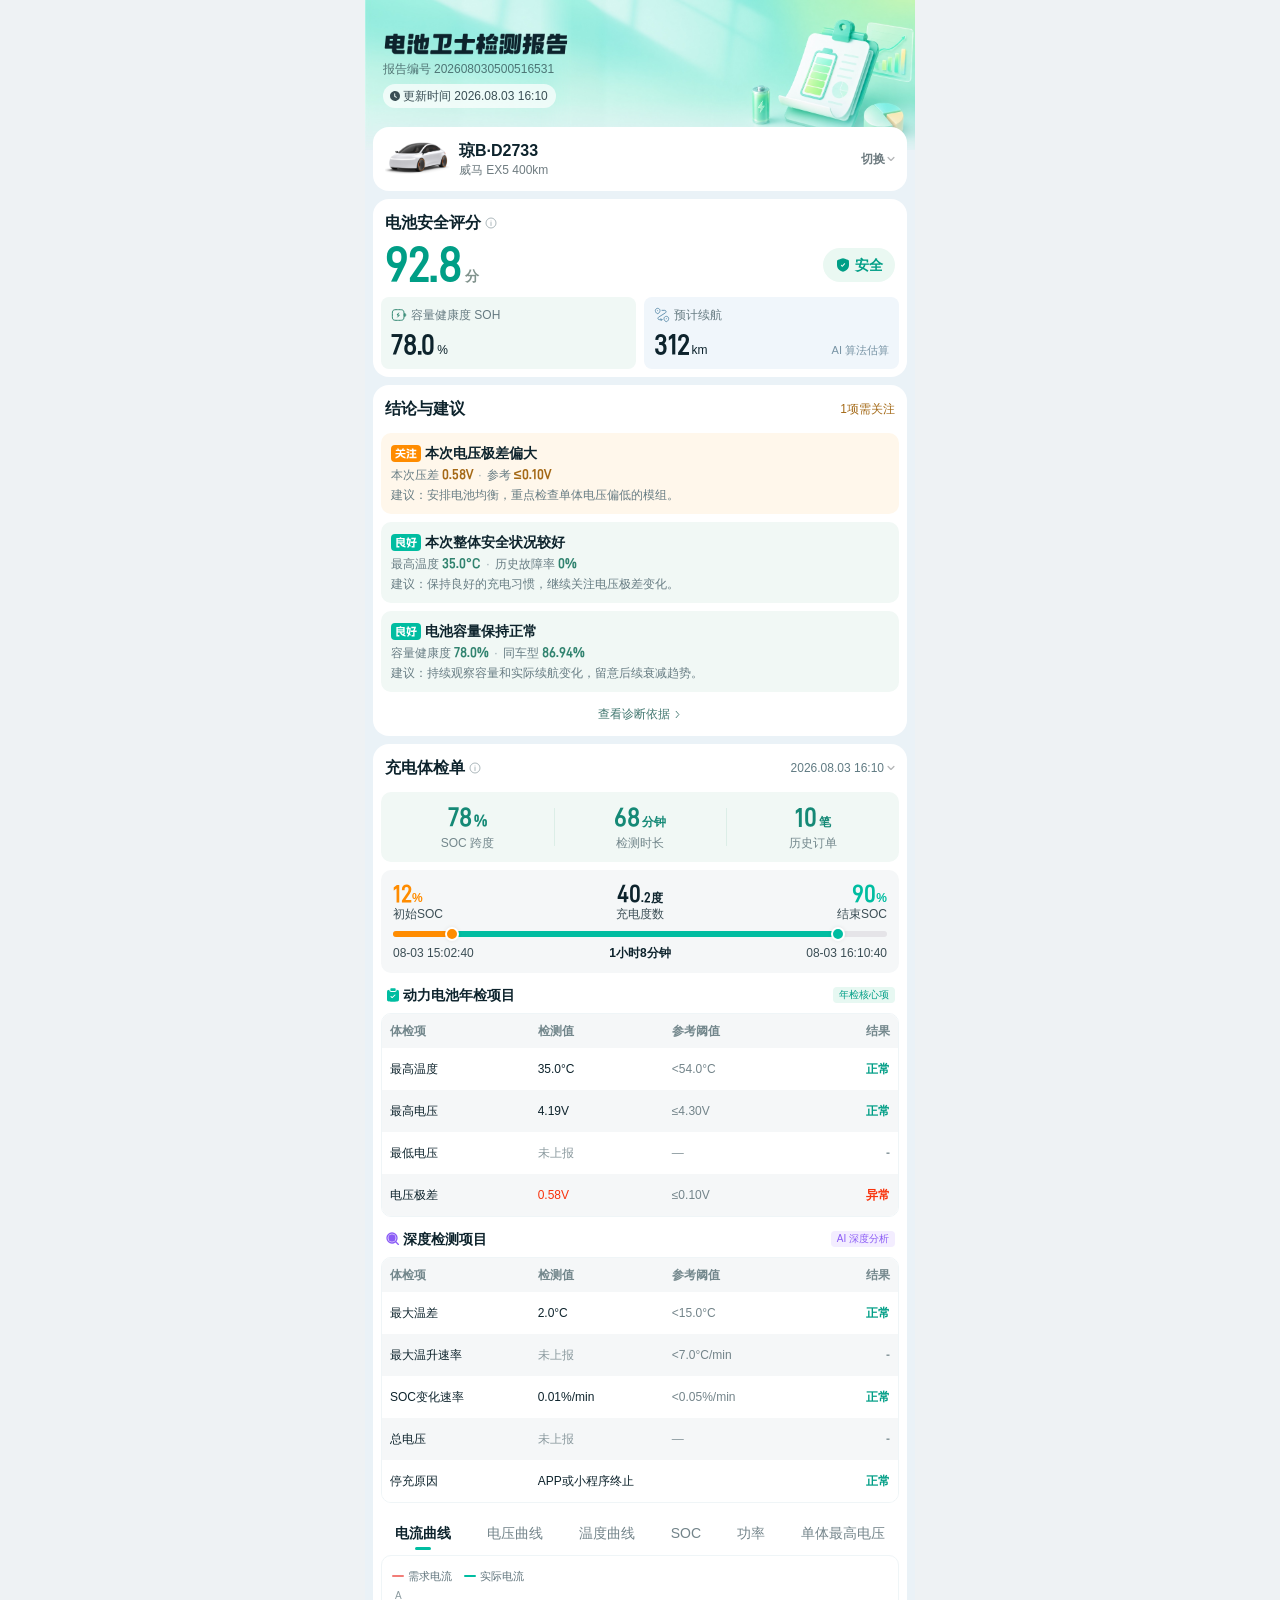
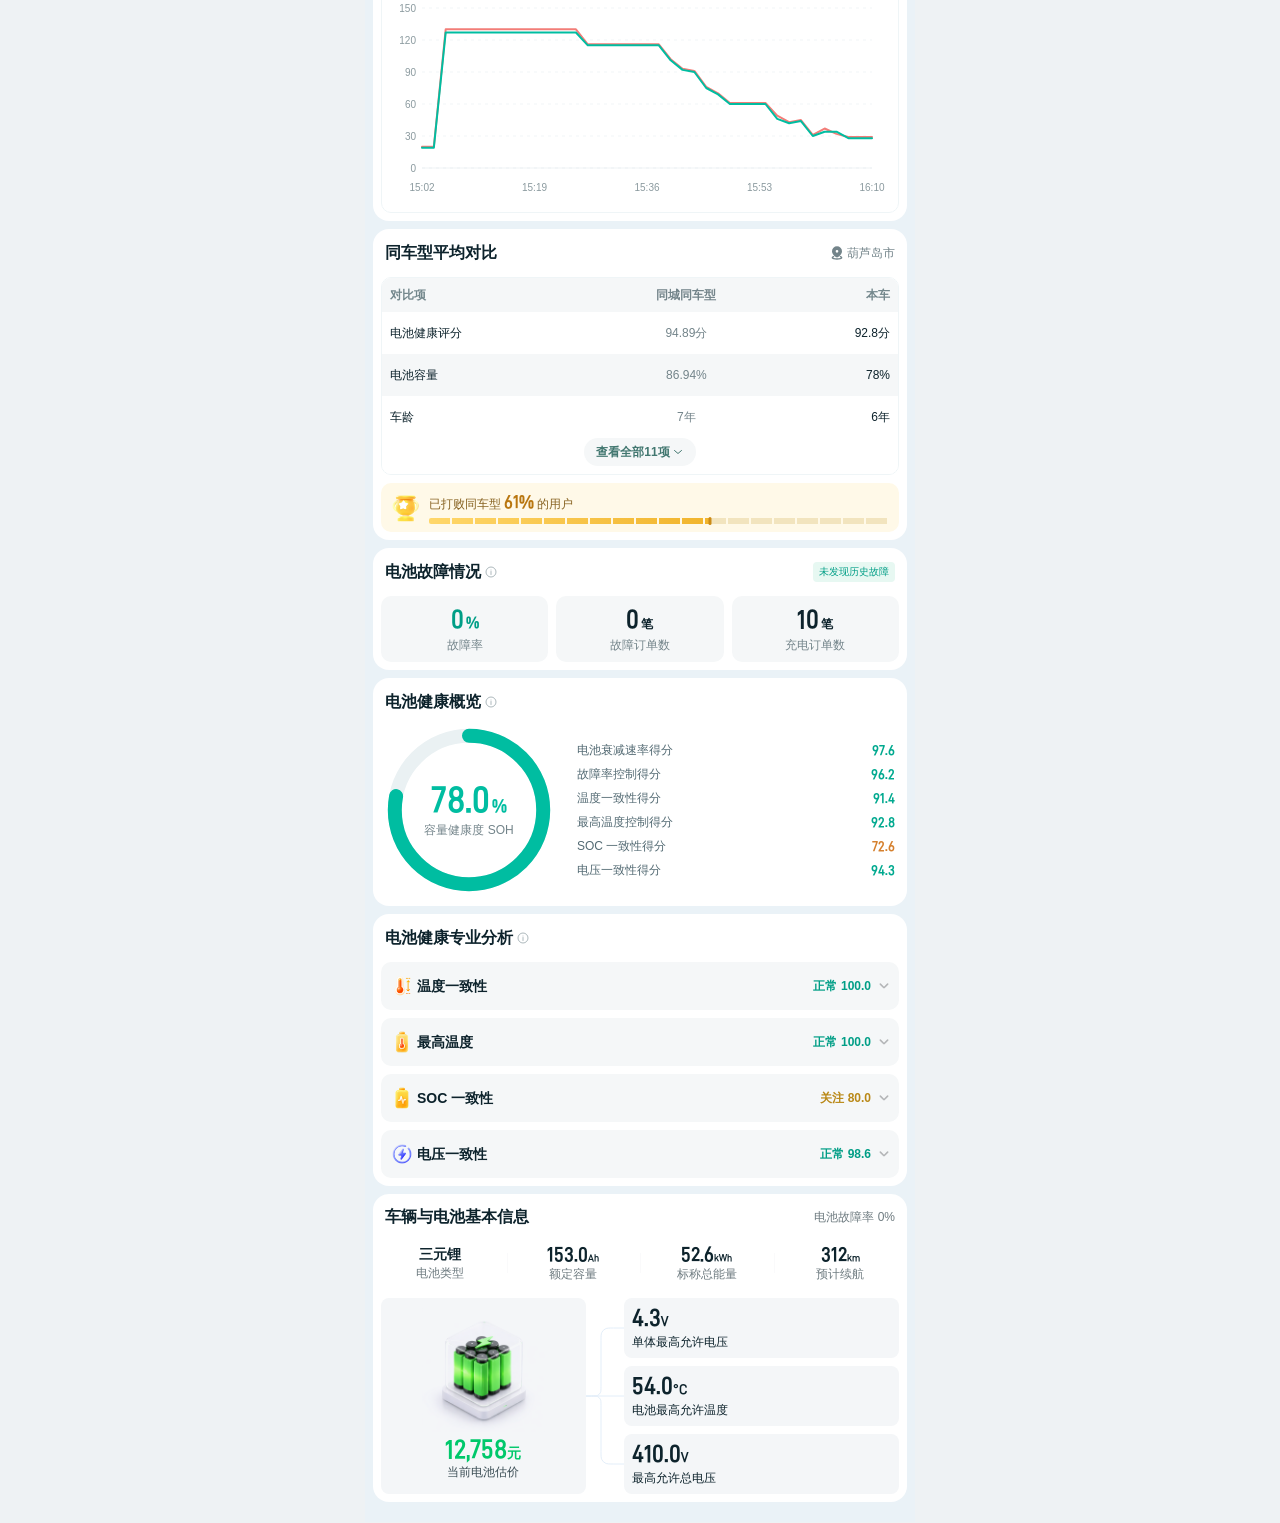
==== index.html @ 7231b166 "Publish battery guardian 3.0 mobile report" ====
<!doctype html>
<html lang="zh-CN">
  <head>
    <meta charset="utf-8" />
    <meta
      name="viewport"
      content="width=device-width,initial-scale=1,viewport-fit=cover"
    />
    <meta name="theme-color" content="#eaf2f7" />
    <title>电池卫士 · 电池报告</title>
    <link rel="stylesheet" href="css/styles.css" />
    <link rel="stylesheet" href="css/professional-analysis.css" />
    <link rel="stylesheet" href="css/battery-basics.css" />
    <script src="js/professional-analysis.js" defer></script>
    <script src="js/app.js" defer></script>
  </head>
  <body>
    <!-- App 提供原生导航；H5 从报告头图开始。 -->
    <div class="page-shell" id="app">
      <header class="brand-banner" aria-label="电池卫士检测报告">
        <img
          class="brand-art"
          src="assets/report-background.jpg?v=297-1594-156"
          alt=""
          width="1125"
          height="468"
        />
        <div class="brand-copy">
          <img
            class="brand-heading"
            src="assets/report-heading.png?v=297-1647"
            alt="电池卫士检测报告"
            width="186"
            height="22"
          />
          <p class="report-meta"
            ><span>报告编号</span
            ><span class="report-id" id="reportId">202608030500516531</span></p
          >
          <div class="updated"
            ><img
              class="update-icon"
              src="assets/update-time.svg"
              alt=""
              width="12"
              height="12"
            /><span
              >更新时间
              <time id="updateDate" datetime="2026-08-03T16:10"
                >2026.08.03 16:10</time
              ></span
            ></div
          >
        </div>
      </header>
      <main class="report-content">
        <section class="report-identity" aria-label="报告车辆">
          <button
            class="vehicle-switch"
            id="vehicleSwitch"
            type="button"
            data-sheet="vehicles"
            aria-label="切换车辆"
            aria-describedby="vehiclePlate vehicleName"
            aria-haspopup="dialog"
            aria-controls="detailSheet"
          >
            <span class="vehicle-preview"
              ><img
                src="assets/vehicle-preview.png"
                alt=""
                width="70"
                height="36"
            /></span>
            <span class="vehicle-copy"
              ><span class="vehicle-plate" id="vehiclePlate">琼B·D2733</span
              ><span class="vehicle-name" id="vehicleName"
                >威马 EX5 400km</span
              ></span
            >
            <span class="vehicle-switch-affordance" id="vehicleSwitchAffordance"
              >切换<img
                class="switch-arrow"
                src="assets/vehicle-switch-arrow.svg?v=2"
                alt=""
                width="8"
                height="8"
            /></span>
          </button>
        </section>
        <section class="overview" aria-label="电池状态总览">
          <div class="score-primary">
            <h2 class="score-label"
              >电池安全评分<button
                class="info-button"
                type="button"
                data-sheet="score"
                aria-label="了解电池安全评分"
                ><img
                  class="icon"
                  src="assets/info-circle.svg"
                  alt=""
                  aria-hidden="true" /></button
            ></h2>
            <div
              class="score-reading"
              role="meter"
              aria-label="电池安全评分"
              aria-valuemin="0"
              aria-valuemax="100"
              aria-valuenow="92.8"
              id="scoreMeter"
              ><span class="score-number" id="score">92.8</span
              ><span class="score-unit">分</span></div
            >
            <div class="safety"
              ><div class="safety-value"
                ><span class="safety-symbol"
                  ><img
                    class="icon"
                    id="safetyIcon"
                    src="assets/shield-check-bold.svg"
                    alt=""
                    aria-hidden="true" /></span
                ><strong id="safetyState">安全</strong></div
              ></div
            >
          </div>
          <div class="metrics">
            <button
              class="metric soh"
              type="button"
              data-sheet="soh"
              aria-haspopup="dialog"
              aria-controls="detailSheet"
              aria-labelledby="sohTitle"
              aria-describedby="sohReading"
            >
              <span class="metric-heading"
                ><img
                  class="icon"
                  src="assets/battery-charge.svg"
                  alt=""
                  aria-hidden="true"
                /><span id="sohTitle">容量健康度 SOH</span></span
              >
              <span class="metric-reading" id="sohReading"
                ><span class="metric-number" id="soh">78.0</span
                ><span class="metric-unit">%</span></span
              >
            </button>
            <button
              class="metric range"
              type="button"
              data-sheet="range"
              aria-haspopup="dialog"
              aria-controls="detailSheet"
              aria-labelledby="rangeTitle"
              aria-describedby="rangeReading"
            >
              <span class="metric-heading"
                ><img
                  class="icon"
                  src="assets/routing-2.svg"
                  alt=""
                  aria-hidden="true"
                /><span id="rangeTitle">预计续航</span></span
              >
              <span class="metric-reading" id="rangeReading"
                ><span class="metric-number" id="range">312</span
                ><span class="metric-unit">km</span
                ><span class="metric-note">AI 算法估算</span></span
              >
            </button>
          </div>
        </section>
        <section class="conclusions" aria-labelledby="conclusionsTitle">
          <div class="conclusions-head">
            <h2 class="section-heading" id="conclusionsTitle">结论与建议</h2>
            <span
              class="conclusions-summary"
              id="conclusionsSummary"
              hidden
            ></span>
          </div>
          <div class="conclusions-content">
            <p class="conclusions-demo" id="conclusionsDemo" hidden
              >演示报告 · 暂无具体异常指标数据</p
            >
            <div id="conclusionsList" class="conclusions-list"></div>
          </div>
          <button
            class="evidence-trigger"
            type="button"
            data-sheet="evidence"
            aria-haspopup="dialog"
            aria-controls="detailSheet"
            >查看诊断依据<img
              class="icon"
              src="assets/alt-arrow-right.svg"
              alt=""
              aria-hidden="true"
          /></button>
        </section>
        <section class="charge-check" aria-labelledby="chargeCheckTitle">
          <div class="charge-head">
            <div class="charge-heading"
              ><h2 class="section-heading" id="chargeCheckTitle">充电体检单</h2
              ><button
                class="info-button"
                type="button"
                data-sheet="charge-info"
                aria-label="了解充电体检单"
                aria-haspopup="dialog"
                aria-controls="detailSheet"
                ><img
                  class="icon"
                  src="assets/info-circle.svg"
                  alt=""
                  aria-hidden="true" /></button
            ></div>
            <button
              class="charge-date"
              id="chargeDateSwitch"
              type="button"
              data-sheet="charge-records"
              aria-label="切换充电体检单"
              aria-describedby="chargeDate"
              aria-haspopup="dialog"
              aria-controls="detailSheet"
              ><time id="chargeDate"></time
              ><img
                class="switch-arrow"
                id="chargeDateArrow"
                src="assets/vehicle-switch-arrow.svg?v=2"
                alt=""
                width="8"
                height="8"
            /></button>
          </div>
          <div class="charge-modules">
            <div class="charge-content">
              <dl class="charge-stats">
                <div class="charge-stat"
                  ><dt>SOC 跨度</dt
                  ><dd
                    ><span class="charge-number" id="chargeSocSpan">78</span
                    ><span
                      class="charge-unit charge-unit--numeric"
                      id="chargeSocUnit"
                      >%</span
                    ></dd
                  ></div
                >
                <div class="charge-stat"
                  ><dt>检测时长</dt
                  ><dd
                    ><span class="charge-number" id="chargeDuration">68</span
                    ><span class="charge-unit" id="chargeDurationUnit"
                      >分钟</span
                    ></dd
                  ></div
                >
                <div class="charge-stat"
                  ><dt>历史订单</dt
                  ><dd
                    ><span class="charge-number" id="chargeOrders">10</span
                    ><span class="charge-unit" id="chargeOrdersUnit"
                      >笔</span
                    ></dd
                  ></div
                >
              </dl>
            </div>
            <section
              class="charge-basics charge-inner-panel"
              aria-label="本次充电基础数据"
              data-figma-node="316:2746"
            >
              <dl class="charge-basic-values">
                <div class="charge-basic-stat"
                  ><dt>初始SOC</dt
                  ><dd
                    ><span class="charge-basic-number" id="chargeInitialSoc"
                      >12</span
                    ><span class="charge-basic-unit" id="chargeInitialUnit"
                      >%</span
                    ></dd
                  ></div
                >
                <div class="charge-basic-stat"
                  ><dt>充电度数</dt
                  ><dd
                    ><span class="charge-basic-number" id="chargeEnergyInteger"
                      >40</span
                    ><span
                      class="charge-basic-fraction"
                      id="chargeEnergyFraction"
                      >.2</span
                    ><span class="charge-basic-unit" id="chargeEnergyUnit"
                      >度</span
                    ></dd
                  ></div
                >
                <div class="charge-basic-stat"
                  ><dt>结束SOC</dt
                  ><dd
                    ><span class="charge-basic-number" id="chargeFinalSoc"
                      >90</span
                    ><span class="charge-basic-unit" id="chargeFinalUnit"
                      >%</span
                    ></dd
                  ></div
                >
              </dl>
              <div
                class="charge-soc-track"
                id="chargeSocTrack"
                role="img"
                aria-label="初始电量 12%，结束电量 90%"
              >
                <span
                  class="charge-soc-fill charge-soc-fill--end"
                  id="chargeSocEndFill"
                  aria-hidden="true"
                ></span>
                <span
                  class="charge-soc-fill charge-soc-fill--start"
                  id="chargeSocStartFill"
                  aria-hidden="true"
                ></span>
              </div>
              <div class="charge-time-range"
                ><time id="chargeStartedAt">08-03 15:02:40</time
                ><strong id="chargeElapsed">1小时8分钟</strong
                ><time id="chargeEndedAt">08-03 16:10:40</time></div
              >
            </section>
            <section
              class="annual-inspection"
              aria-labelledby="annualInspectionTitle"
            >
              <header class="inspection-header">
                <img
                  class="icon"
                  src="assets/clipboard-check-bold.svg"
                  alt=""
                  aria-hidden="true"
                />
                <h3 class="inspection-title" id="annualInspectionTitle"
                  >动力电池年检项目</h3
                >
                <span class="inspection-tag">年检核心项</span>
              </header>
              <div class="inspection-table-wrap">
                <table
                  class="inspection-table"
                  aria-labelledby="annualInspectionTitle"
                >
                  <colgroup><col /><col /><col /><col /></colgroup>
                  <thead
                    ><tr
                      ><th scope="col">体检项</th><th scope="col">检测值</th
                      ><th scope="col">参考阈值</th
                      ><th scope="col">结果</th></tr
                    ></thead
                  >
                  <tbody id="annualInspectionRows"></tbody>
                </table>
              </div>
            </section>
            <section
              class="deep-inspection"
              aria-labelledby="deepInspectionTitle"
            >
              <header class="inspection-header">
                <img
                  class="icon"
                  src="assets/search-fill.svg"
                  alt=""
                  aria-hidden="true"
                />
                <h3 class="inspection-title" id="deepInspectionTitle"
                  >深度检测项目</h3
                >
                <span class="inspection-tag">AI 深度分析</span>
              </header>
              <div class="inspection-table-wrap">
                <table
                  class="inspection-table"
                  aria-labelledby="deepInspectionTitle"
                >
                  <colgroup><col /><col /><col /><col /></colgroup>
                  <thead
                    ><tr
                      ><th scope="col">体检项</th><th scope="col">检测值</th
                      ><th scope="col">参考阈值</th
                      ><th scope="col">结果</th></tr
                    ></thead
                  >
                  <tbody id="deepInspectionRows"></tbody>
                </table>
              </div>
            </section>
            <section class="charge-curves" aria-label="充电过程曲线">
              <div
                class="curve-tabs"
                id="curveTabs"
                role="tablist"
                aria-label="选择充电曲线"
              >
                <button
                  class="curve-tab"
                  type="button"
                  role="tab"
                  id="curveTab-current"
                  data-curve="current"
                  aria-selected="true"
                  aria-controls="curvePanel"
                  >电流曲线</button
                >
                <button
                  class="curve-tab"
                  type="button"
                  role="tab"
                  id="curveTab-voltage"
                  data-curve="voltage"
                  aria-selected="false"
                  aria-controls="curvePanel"
                  tabindex="-1"
                  >电压曲线</button
                >
                <button
                  class="curve-tab"
                  type="button"
                  role="tab"
                  id="curveTab-temperature"
                  data-curve="temperature"
                  aria-selected="false"
                  aria-controls="curvePanel"
                  tabindex="-1"
                  >温度曲线</button
                >
                <button
                  class="curve-tab"
                  type="button"
                  role="tab"
                  id="curveTab-soc"
                  data-curve="soc"
                  aria-selected="false"
                  aria-controls="curvePanel"
                  tabindex="-1"
                  >SOC</button
                >
                <button
                  class="curve-tab"
                  type="button"
                  role="tab"
                  id="curveTab-power"
                  data-curve="power"
                  aria-selected="false"
                  aria-controls="curvePanel"
                  tabindex="-1"
                  >功率</button
                >
                <button
                  class="curve-tab"
                  type="button"
                  role="tab"
                  id="curveTab-cellVoltage"
                  data-curve="cellVoltage"
                  aria-selected="false"
                  aria-controls="curvePanel"
                  tabindex="-1"
                  >单体最高电压</button
                >
              </div>
              <div
                class="curve-panel"
                id="curvePanel"
                role="tabpanel"
                aria-labelledby="curveTab-current"
              >
                <div class="curve-meta" id="curveMeta">
                  <div class="curve-legend" aria-label="曲线图例"
                    ><span><i aria-hidden="true"></i>需求电流</span
                    ><span><i aria-hidden="true"></i>实际电流</span></div
                  >
                </div>
                <div class="curve-plot" id="curvePlot">
                  <svg
                    class="curve-svg"
                    id="curveSvg"
                    role="img"
                    aria-label="电流曲线"
                    tabindex="0"
                  ></svg>
                  <div class="curve-tooltip" id="curveTooltip" hidden></div>
                </div>
              </div>
            </section>
          </div>
        </section>
        <section class="model-comparison" aria-labelledby="modelComparisonTitle">
          <header class="model-comparison-head">
            <h2 class="section-heading" id="modelComparisonTitle">同车型平均对比</h2>
            <span class="model-comparison-city">
              <img id="modelComparisonLocationIcon" src="assets/MingcuteLocation2Fill.svg?v=2" alt="" aria-hidden="true" />
              <span id="modelComparisonCity"></span>
            </span>
          </header>
          <div class="model-comparison-content">
            <div class="inspection-table-wrap">
              <table
                class="inspection-table model-comparison-table"
                aria-labelledby="modelComparisonTitle"
                aria-describedby="modelComparisonScope"
              >
                <colgroup><col /><col /><col /></colgroup>
                <thead>
                  <tr>
                    <th scope="col">对比项</th>
                    <th scope="col">同城同车型</th>
                    <th scope="col">本车</th>
                  </tr>
                </thead>
                <tbody id="modelComparisonPreview"></tbody>
                <tbody id="modelComparisonMore" hidden></tbody>
                <tfoot>
                  <tr>
                    <td colspan="3">
                      <button
                        class="model-comparison-toggle"
                        id="modelComparisonToggle"
                        type="button"
                        aria-expanded="false"
                        aria-controls="modelComparisonMore"
                      >
                        <span id="modelComparisonToggleText">查看全部11项</span>
                        <img src="assets/alt-arrow-right.svg" alt="" aria-hidden="true" />
                      </button>
                    </td>
                  </tr>
                </tfoot>
              </table>
            </div>
            <div class="model-comparison-benchmark" id="modelComparisonBenchmark"></div>
          </div>
          <p class="screenreader-only" id="modelComparisonScope"></p>
        </section>
        <section class="battery-faults" id="batteryFaults" aria-labelledby="batteryFaultsTitle">
          <header class="battery-faults-head">
            <div class="battery-faults-heading">
              <h2 class="section-heading" id="batteryFaultsTitle">电池故障情况</h2>
              <button
                class="info-button"
                type="button"
                data-sheet="fault-info"
                aria-label="了解电池故障情况"
                aria-haspopup="dialog"
                aria-controls="detailSheet"
              ><img class="icon" src="assets/info-circle.svg" alt="" aria-hidden="true" /></button>
            </div>
            <span class="battery-faults-status" id="batteryFaultsStatus"></span>
          </header>
          <dl class="battery-faults-grid">
            <div class="battery-fault-stat battery-fault-stat--rate">
              <dt>故障率</dt>
              <dd><span class="battery-fault-number" id="batteryFaultRate">-</span><span class="battery-fault-unit battery-fault-unit--numeric" id="batteryFaultRateUnit"></span></dd>
            </div>
            <div class="battery-fault-stat">
              <dt>故障订单数</dt>
              <dd><span class="battery-fault-number" id="batteryFaultOrders">-</span><span class="battery-fault-unit" id="batteryFaultOrdersUnit"></span></dd>
            </div>
            <div class="battery-fault-stat">
              <dt>充电订单数</dt>
              <dd><span class="battery-fault-number" id="batteryChargeOrders">-</span><span class="battery-fault-unit" id="batteryChargeOrdersUnit"></span></dd>
            </div>
          </dl>
        </section>
        <section class="battery-health" id="batteryHealth" aria-labelledby="batteryHealthTitle">
          <header class="battery-health-head">
            <h2 class="section-heading" id="batteryHealthTitle">电池健康概览</h2>
            <button
              class="info-button"
              type="button"
              data-sheet="health-info"
              aria-label="了解电池健康概览"
              aria-haspopup="dialog"
              aria-controls="detailSheet"
            ><img class="icon" src="assets/info-circle.svg" alt="" aria-hidden="true" /></button>
          </header>
          <div class="battery-health-content">
            <div class="health-capacity" id="healthCapacityGauge" role="img" aria-label="容量健康度 SOH，暂无数据">
              <svg class="health-capacity-ring" viewBox="0 0 120 120" aria-hidden="true">
                <circle class="health-capacity-track" cx="60" cy="60" r="53" />
                <circle class="health-capacity-progress" id="healthCapacityProgress" cx="60" cy="60" r="53" pathLength="100" stroke-dasharray="0 100" transform="rotate(-90 60 60)" />
              </svg>
              <div class="health-capacity-reading" aria-hidden="true">
                <div class="health-capacity-value"><strong id="healthCapacityValue">-</strong><span class="health-capacity-unit" id="healthCapacityUnit"></span></div>
                <span>容量健康度 SOH</span>
              </div>
            </div>
            <dl class="health-dimensions-list" id="healthDimensionsList" aria-label="分项评分，满分100分"></dl>
          </div>
        </section>
        <section class="professional-analysis" id="professionalAnalysis" aria-labelledby="professionalAnalysisTitle">
          <header class="professional-analysis-head">
            <h2 class="section-heading" id="professionalAnalysisTitle">电池健康专业分析</h2>
            <button class="info-button" type="button" data-sheet="professional-info" aria-label="了解电池健康专业分析" aria-haspopup="dialog" aria-controls="detailSheet"><img class="icon" src="assets/info-circle.svg" alt="" aria-hidden="true" /></button>
          </header>
          <div class="professional-analysis-list" id="professionalAnalysisList"></div>
        </section>
        <section class="battery-basics" id="batteryBasics" aria-labelledby="batteryBasicsTitle">
          <header class="battery-basics-head">
            <h2 class="section-heading" id="batteryBasicsTitle">车辆与电池基本信息</h2>
            <span class="battery-basics-fault">电池故障率 <span id="basicFaultRate">-</span></span>
          </header>
          <div class="battery-basics-content">
            <dl class="battery-basics-specs">
              <div class="battery-basics-spec"><dt>电池类型</dt><dd class="battery-basics-type" id="basicBatteryType">-</dd><img class="battery-basics-divider" src="assets/battery-spec-divider.svg" width="20" height="1" alt="" aria-hidden="true" /></div>
              <div class="battery-basics-spec"><dt>额定容量</dt><dd><span id="basicRatedCapacity">-</span><span class="battery-basics-spec-unit" id="basicRatedCapacityUnit"></span></dd><img class="battery-basics-divider" src="assets/battery-spec-divider.svg" width="20" height="1" alt="" aria-hidden="true" /></div>
              <div class="battery-basics-spec"><dt>标称总能量</dt><dd><span id="basicNominalEnergy">-</span><span class="battery-basics-spec-unit" id="basicNominalEnergyUnit"></span></dd><img class="battery-basics-divider" src="assets/battery-spec-divider.svg" width="20" height="1" alt="" aria-hidden="true" /></div>
              <div class="battery-basics-spec"><dt>预计续航</dt><dd><span id="basicRange">-</span><span class="battery-basics-spec-unit" id="basicRangeUnit"></span></dd></div>
            </dl>
            <div class="battery-basics-main">
              <div class="battery-basics-valuation">
                <div class="battery-basics-art"><img src="assets/battery-pack.png" width="124" height="124" alt="" aria-hidden="true" /></div>
                <div class="battery-basics-estimate">
                  <p class="battery-basics-price"><span id="basicEstimate">-</span><span class="battery-basics-price-unit" id="basicEstimateUnit"></span></p>
                  <p class="battery-basics-price-label">当前电池估价</p>
                </div>
              </div>
              <img class="battery-basics-connector" src="assets/battery-parameter-connector.svg" width="38" height="196" alt="" aria-hidden="true" />
              <dl class="battery-basics-limits">
                <div class="battery-basics-limit"><dt>单体最高允许电压</dt><dd><span id="basicCellVoltage">-</span><span class="battery-basics-limit-unit" id="basicCellVoltageUnit"></span></dd></div>
                <div class="battery-basics-limit"><dt>电池最高允许温度</dt><dd><span id="basicMaxTemperature">-</span><span class="battery-basics-limit-unit" id="basicMaxTemperatureUnit"></span></dd></div>
                <div class="battery-basics-limit"><dt>最高允许总电压</dt><dd><span id="basicTotalVoltage">-</span><span class="battery-basics-limit-unit" id="basicTotalVoltageUnit"></span></dd></div>
              </dl>
            </div>
          </div>
        </section>
      </main>
    </div>
    <dialog class="sheet" id="detailSheet" aria-labelledby="sheetTitle"
      ><div class="sheet-head"
        ><h2 id="sheetTitle"></h2
        ><button class="sheet-close" type="button" aria-label="关闭"
          ><img
            class="icon"
            src="assets/close.svg"
            alt=""
            aria-hidden="true" /></button></div
      ><div class="sheet-body" id="sheetBody"></div
      ><div class="sheet-actions" id="sheetActions" hidden
        ><button class="evidence-confirm" type="button">我知道了</button></div
      ></dialog
    >
    <div
      class="screenreader-only"
      id="stateAnnouncement"
      aria-live="polite"
    ></div>
  </body>
</html>
---- css/styles.css ----
@font-face {
  font-family: DIN;
  src: url("../assets/din-semibold.woff2?v=b89597077004") format("woff2");
  font-weight: 600;
  font-display: swap;
}
/* 卡片间距规范：页面边距和卡片间距 8px；文字/图片行内边距 12px；嵌套容器行内边距 8px。 */
:root {
  --sheet-item-title-size: 14px;
  --sheet-item-subtitle-size: 12px;
  --page-gutter: 8px;
  --card-gap: 8px;
  --content-inset: 12px;
  --nested-inset: 8px;
  --ink: #0d232c;
  --muted: #73848a;
  --green: #009e86;
  --green-light: #e7f8f2;
  --bg: #eaf2f7;
  --red: #f0445e;
  --orange: #ae6509;
}
* {
  box-sizing: border-box;
}
body {
  margin: 0;
  color: var(--ink);
  background: #eef2f4;
  font-family:
    -apple-system, BlinkMacSystemFont, "PingFang SC", "Microsoft YaHei",
    sans-serif;
  -webkit-font-smoothing: antialiased;
}
button {
  font: inherit;
  color: inherit;
  cursor: pointer;
  border: 0;
  background: none;
  -webkit-tap-highlight-color: transparent;
}
/* 移动端界面统一去掉焦点外圈，保留各控件自身的选中状态。 */
:focus {
  outline: none;
}
button:disabled {
  cursor: default;
}
.icon {
  display: block;
  width: 20px;
  height: 20px;
  flex: none;
  object-fit: contain;
}
.page-shell {
  position: relative;
  width: 100%;
  max-width: 550px;
  min-height: 100vh;
  min-height: 100dvh;
  margin: 0 auto;
  background: var(--bg);
}
.brand-banner {
  height: 150px;
  position: relative;
  isolation: isolate;
  overflow: hidden;
}
.brand-art {
  position: absolute;
  inset: 0;
  width: 100%;
  height: 156px;
  object-fit: cover;
  object-position: right top;
  z-index: -1;
}
.report-content {
  position: relative;
  display: flex;
  flex-direction: column;
  gap: var(--card-gap);
  padding: 8px var(--page-gutter) 20px;
  margin-top: -31px;
}
.report-identity {
  margin: 0;
  background: #fff;
  border-radius: 16px;
  overflow: hidden;
}
.overview {
  padding: 0;
  background: #fff;
  border-radius: 16px;
  overflow: hidden;
  box-shadow: none;
}
.vehicle-copy {
  display: flex;
  flex: 1;
  min-width: 0;
  flex-direction: column;
  align-items: flex-start;
  gap: 0;
}
.vehicle-plate {
  font-size: 16px;
  font-weight: 600;
  line-height: 22px;
  white-space: nowrap;
}
.vehicle-name {
  display: block;
  width: 100%;
  font-size: 12px;
  font-weight: 400;
  line-height: 17px;
  color: rgba(13, 35, 44, 0.6);
  white-space: nowrap;
  overflow: hidden;
  text-overflow: ellipsis;
}
.vehicle-switch {
  display: flex;
  align-items: center;
  gap: 8px;
  width: 100%;
  min-height: 64px;
  padding: var(--content-inset);
  text-align: left;
}
.vehicle-preview {
  position: relative;
  display: block;
  flex: none;
  width: 66px;
  height: 40px;
  overflow: hidden;
}
.vehicle-preview img {
  position: absolute;
  display: block;
  width: 70.245px;
  height: 35.601px;
  left: -2.88px;
  top: 2px;
  object-fit: cover;
}
.vehicle-switch-affordance {
  display: flex;
  flex: none;
  align-items: center;
  gap: 2px;
  font-size: 12px;
  font-weight: 600;
  line-height: 17px;
  color: rgba(13, 35, 44, 0.6);
}
.vehicle-switch-affordance[hidden] {
  display: none;
}
.switch-arrow {
  display: block;
  flex: none;
  width: 8px;
  height: 8px;
}
.score-primary {
  display: grid;
  grid-template-columns: minmax(0, 1fr) auto;
  align-items: center;
  gap: 6px 12px;
  padding: var(--content-inset) var(--content-inset) 0;
}
.score-label {
  grid-column: 1 / -1;
  display: flex;
  align-items: center;
  gap: 2px;
  margin: 0;
  font-size: 16px;
  font-weight: 600;
  line-height: 24px;
  color: var(--ink);
}
.info-button {
  position: relative;
  display: grid;
  place-items: center;
  flex: none;
  width: 16px;
  height: 20px;
  margin: 0;
  padding: 0;
  color: #92a0a6;
}
.info-button:after {
  content: "";
  position: absolute;
  inset: -12px -14px;
}
.info-button .icon {
  width: 12px;
  height: 12px;
}
.score-reading {
  display: flex;
  align-items: baseline;
  gap: 3px;
  margin: 0;
}
.score-number {
  font:
    600 48px/1 DIN,
    sans-serif;
  letter-spacing: -0.8px;
  color: var(--green);
}
.score-unit {
  font-size: 14px;
  font-weight: 700;
  line-height: 20px;
  color: #81938d;
}
.safety {
  display: flex;
  align-items: center;
  justify-content: flex-end;
}
.safety-value {
  display: flex;
  align-items: center;
  gap: 4px;
  padding: 6px 12px;
  border-radius: 999px;
  background: #eaf8f2;
  color: var(--green);
}
.safety-symbol {
  display: flex;
  flex: none;
  width: 16px;
  height: 16px;
}
.safety-symbol .icon {
  width: 16px;
  height: 16px;
}
.safety-value strong {
  font-size: 14px;
  font-weight: 600;
  line-height: 22px;
}
.metrics {
  display: grid;
  grid-template-columns: minmax(0, 1fr) minmax(0, 1fr);
  gap: var(--card-gap);
  padding: var(--nested-inset);
}
.metric {
  display: flex;
  min-width: 0;
  flex-direction: column;
  align-items: stretch;
  padding: 8px 10px;
  border-radius: 8px;
  text-align: left;
}
.metric:active {
  filter: brightness(0.98);
}
.soh {
  background: #f0f8f5;
}
.range {
  background: #f0f6fb;
}
.metric-heading {
  display: flex;
  align-items: center;
  gap: 4px;
  min-height: 20px;
  font-size: 12px;
  line-height: 18px;
  color: #667b82;
  white-space: nowrap;
}
.metric-heading > .icon {
  width: 16px;
  height: 16px;
}
.soh .metric-heading > .icon {
  color: #328873;
}
.range .metric-heading > .icon {
  color: #6996b2;
}
.metric-reading {
  display: flex;
  align-items: baseline;
  gap: 2px;
  min-height: 32px;
  margin-top: 4px;
  color: var(--ink);
}
.metric-number {
  font:
    600 28px/32px DIN,
    sans-serif;
  letter-spacing: -0.2px;
}
.metric-unit {
  font-size: 12px;
  line-height: 18px;
}
.metric-note {
  margin-left: auto;
  padding-left: 4px;
  font-size: 11px;
  line-height: 16px;
  color: #7894a5;
  white-space: nowrap;
}
.report-meta {
  display: flex;
  align-items: center;
  gap: 3px;
  margin: 0;
  font-size: 12px;
  font-weight: 400;
  line-height: 17px;
  color: rgba(13, 35, 44, 0.6);
  white-space: nowrap;
}
.report-id {
  font: inherit;
  letter-spacing: 0;
}
.watch .score-number {
  color: #ce8917;
}
.watch .safety-value {
  background: #fff5e3;
  color: #b87910;
}
.watch .score-unit {
  color: #a18557;
}
.risk .score-number {
  color: var(--red);
}
.risk .safety-value {
  background: #fff0f3;
  color: #dc405b;
}
.risk .score-unit {
  color: #a1848c;
}
/* 固定页面并保留原来的滚动偏移，避免 iOS 抽屉下方的页面继续滚动。 */
html.sheet-open {
  overflow: hidden;
  overscroll-behavior: none;
}
body.sheet-open {
  position: fixed;
  top: var(--sheet-scroll-top, 0px);
  left: 0;
  width: 100%;
  overflow: hidden;
}
.sheet {
  border: 0;
  border-radius: 20px 20px 0 0;
  padding: 16px;
  width: min(100%, 550px);
  max-width: none;
  max-height: 80vh;
  margin: auto auto 0;
  color: var(--ink);
  box-shadow: 0 -8px 60px #0d232c18;
  background: #fff;
  overflow-y: auto;
  overscroll-behavior: contain;
}
.sheet::backdrop {
  background: rgba(0, 0, 0, 0.6);
  backdrop-filter: none;
  -webkit-backdrop-filter: none;
  touch-action: none;
}
.sheet-head {
  padding: 0;
  margin: 0 0 16px;
  display: flex;
  align-items: center;
  justify-content: space-between;
  gap: 12px;
  min-height: 28px;
}
.sheet-head h2 {
  font-size: 18px;
  margin: 0;
  font-weight: 600;
}
.sheet-close {
  position: relative;
  width: 28px;
  height: 28px;
  flex: none;
  display: grid;
  place-items: center;
  border-radius: 50%;
  background: #f4f7f8;
  color: #60747c;
}
.sheet-body {
  padding: 0;
  font-size: 14px;
  line-height: 1.85;
  color: #60747c;
}
.sheet-body p {
  margin: 0 0 14px;
}
.sheet-body strong {
  font-weight: 600;
  color: var(--ink);
}
.sheet-body .note {
  font-size: 12px;
  color: #8a999e;
}
.sheet-body .value-line {
  display: flex;
  align-items: center;
  justify-content: space-between;
  padding: 12px 0;
  border-bottom: 1px solid #edf2f3;
  font-size: 13px;
  gap: 16px;
}
.sheet-body .value-line b {
  font-family: DIN, sans-serif;
  font-size: 17px;
  font-weight: 600;
  color: #314f5a;
}
.sheet-body .advice {
  padding: var(--content-inset);
  border-radius: 12px;
  background: #f3f8f6;
  margin-top: 16px;
  font-size: 13px;
}
.sheet-body .advice strong {
  color: #2b7260;
}
.vehicle-option {
  display: flex;
  align-items: center;
  gap: 8px;
  width: 100%;
  min-height: 66px;
  text-align: left;
  padding: var(--content-inset);
  border: 1px solid #e8eff1;
  border-radius: 12px;
  margin: 0;
}
.vehicle-option[aria-pressed="true"] {
  background: #f1faf7;
  border-color: #9ad9c9;
}
.vehicle-option strong {
  font-size: var(--sheet-item-title-size);
  line-height: 22px;
  font-weight: 600;
  display: block;
  white-space: nowrap;
}
.vehicle-option small {
  display: block;
  width: 100%;
  font-size: var(--sheet-item-subtitle-size);
  line-height: 17px;
  color: rgba(13, 35, 44, 0.6);
  white-space: nowrap;
  overflow: hidden;
  text-overflow: ellipsis;
}
.vehicle-option .icon {
  width: 22px;
  height: 22px;
  color: #00a88c;
}
.sheet-done {
  width: 100%;
  height: 46px;
  border-radius: 12px;
  background: #00a88c;
  color: #fff;
  font-weight: 600;
  margin-top: 12px;
}
.screenreader-only {
  position: absolute;
  width: 1px;
  height: 1px;
  overflow: hidden;
  clip: rect(0, 0, 0, 0);
  white-space: nowrap;
}
@media (max-width: 480px) {
  body {
    background: var(--bg);
  }
  .sheet {
    width: 100%;
    max-width: 550px;
  }
}
@media (max-width: 359px) {
  .metric-heading {
    font-size: 11px;
  }
  .metric-number {
    font-size: 26px;
  }
  .metric-note {
    font-size: 10px;
    padding-left: 0;
  }
}
@media (prefers-reduced-motion: reduce) {
  *,
  *:before,
  *:after {
    transition: none !important;
    scroll-behavior: auto !important;
  }
}

/* 抽屉统一动效：打开时从底部滑入，关闭结束后再退出原生模态层。 */
.sheet[open] {
  animation: sheet-enter 280ms cubic-bezier(0.22, 1, 0.36, 1) both;
}
.sheet[open]::backdrop {
  animation: sheet-mask-enter 200ms ease both;
}
.sheet[open].is-closing {
  animation: sheet-exit 200ms cubic-bezier(0.4, 0, 1, 1) both;
  pointer-events: none;
}
.sheet[open].is-closing::backdrop {
  animation: sheet-mask-exit 200ms ease both;
}
.sheet-close .icon {
  width: 16px;
  height: 16px;
}
.sheet-close:after {
  content: "";
  position: absolute;
  inset: -8px;
}
.sheet-body > :last-child {
  margin-bottom: 0;
}
/* 所有抽屉列表复用 vehicle-option：主标题统一 14px，副标题统一 12px。 */
.vehicle-option + .vehicle-option {
  margin-top: var(--card-gap);
}
@keyframes sheet-enter {
  from {
    transform: translateY(100%);
  }
  to {
    transform: translateY(0);
  }
}
@keyframes sheet-exit {
  from {
    transform: translateY(0);
  }
  to {
    transform: translateY(100%);
  }
}
@keyframes sheet-mask-enter {
  from {
    opacity: 0;
  }
  to {
    opacity: 1;
  }
}
@keyframes sheet-mask-exit {
  from {
    opacity: 1;
  }
  to {
    opacity: 0;
  }
}
@media (prefers-reduced-motion: reduce) {
  .sheet[open],
  .sheet[open]::backdrop {
    animation: none !important;
  }
}

/* Figma 292:1135：标题 (18,33)，三行间距 6px，更新时间容器圆角 38px；车辆图片区 66×40，内容区左右 8px。 */
.brand-copy {
  position: absolute;
  left: 18px;
  top: 33px;
  display: flex;
  flex-direction: column;
  align-items: flex-start;
  gap: 6px;
}
.brand-heading {
  display: block;
  width: 186px;
  height: 22px;
  flex: none;
}
.updated {
  display: flex;
  align-items: center;
  justify-content: center;
  gap: 2px;
  padding: 4px 8px 4px 6px;
  border-radius: 38px;
  background: rgba(255, 255, 255, 0.7);
  font-size: 12px;
  font-weight: 400;
  line-height: 16px;
  color: rgba(13, 35, 44, 0.8);
  white-space: nowrap;
}
.update-icon {
  display: block;
  flex: none;
  width: 12px;
  height: 12px;
}

/* 宽屏延展背景左侧留白，右侧插画保持设计稿尺寸，避免放大后被卡片截断。 */
@media (min-width: 376px) {
  .brand-banner {
    background-image: url("../assets/report-background.jpg?v=297-1594-156");
    background-size: 100% 156px;
    background-repeat: no-repeat;
  }
  .brand-art {
    inset: 0 0 auto auto;
    width: 375px;
    height: 156px;
    object-fit: fill;
    mask-image: linear-gradient(90deg, transparent, #000 32px);
    -webkit-mask-image: linear-gradient(90deg, transparent, #000 32px);
  }
}

/* 结论与建议：标题区 12px，内部卡片 10px，卡片外侧和间距 8px；严重程度由具体指标决定。 */
.conclusions {
  background: #fff;
  border-radius: 16px;
  overflow: hidden;
}
.conclusions-head {
  display: flex;
  align-items: center;
  justify-content: space-between;
  gap: 8px;
  padding: var(--content-inset);
}
.section-heading {
  margin: 0;
  font-size: 16px;
  font-weight: 600;
  line-height: 24px;
  color: var(--ink);
}
.conclusions-summary {
  font-size: 12px;
  line-height: 20px;
  color: #a46a18;
  white-space: nowrap;
}
.conclusions-summary[data-level="severe"] {
  color: #d9425c;
}
.conclusions-summary[hidden],
.conclusions-demo[hidden] {
  display: none;
}
.conclusions-content {
  display: grid;
  gap: var(--card-gap);
  padding: 0 var(--nested-inset);
}
.conclusion-item {
  --item-accent: #31836f;
  --item-bg: #f1f8f5;
  padding: 10px;
  border-radius: 10px;
  background: var(--item-bg);
}
.conclusion-item[data-level="attention"] {
  --item-accent: #a56916;
  --item-bg: #fff7eb;
}
.conclusion-item[data-level="severe"] {
  --item-accent: #d4425b;
  --item-bg: #fff2f4;
}
.conclusion-title-row {
  display: flex;
  align-items: center;
  gap: 4px;
  min-width: 0;
}
.conclusion-title {
  flex: 1;
  min-width: 0;
  margin: 0;
  font-size: 14px;
  line-height: 20px;
  font-weight: 600;
  color: var(--ink);
}
.conclusion-badge {
  display: block;
  flex: none;
  width: 30px;
  height: 17px;
  object-fit: contain;
}
.conclusion-data {
  display: flex;
  flex-wrap: wrap;
  align-items: baseline;
  gap: 0 5px;
  margin: 2px 0 0;
  font-size: 12px;
  line-height: 18px;
  color: #687d84;
}
.conclusion-datum {
  display: inline-block;
  white-space: nowrap;
}
.conclusion-datum + .conclusion-datum:before {
  content: "·";
  margin-right: 5px;
  color: #9aabb0;
}
.conclusion-value {
  font-family: DIN, sans-serif;
  font-size: 14px;
  font-weight: 600;
  color: var(--item-accent);
}
.conclusion-unit--zh {
  font-family:
    -apple-system, BlinkMacSystemFont, "PingFang SC", "Microsoft YaHei",
    sans-serif;
  font-size: 12px;
}
.conclusion-advice {
  margin: 2px 0 0;
  font-size: 12px;
  line-height: 18px;
  color: #687d84;
  overflow-wrap: anywhere;
}
.conclusions-demo {
  margin: 0;
  padding: 0 4px 4px;
  font-size: 11px;
  line-height: 18px;
  color: #7d9098;
}
/* 入口统一提供上下 12px 留白，避免与卡片列表底部留白叠加。 */
.evidence-trigger {
  display: flex;
  align-items: center;
  justify-content: center;
  gap: 2px;
  width: 100%;
  min-height: 44px;
  padding: 12px;
  color: #427770;
  font-size: 12px;
  line-height: 20px;
  font-weight: 500;
}
.evidence-trigger .icon {
  width: 11px;
  height: 11px;
}
.evidence-trigger:active {
  background: #f5faf8;
}
.evidence-context {
  font-size: 12px;
  line-height: 20px;
  color: #82939a;
}
.evidence-list {
  display: grid;
  gap: 8px;
  margin: 0;
  padding: 0;
  list-style: none;
  counter-reset: evidence;
}
.evidence-item {
  counter-increment: evidence;
  padding: 12px;
  border-radius: 10px;
  background: #f5f8f9;
}
.evidence-title {
  display: flex;
  align-items: center;
  gap: 7px;
  margin: 0 0 6px;
  color: var(--ink);
  font-size: 14px;
  line-height: 22px;
  font-weight: 600;
}
.evidence-title:before {
  content: counter(evidence, decimal-leading-zero);
  font:
    600 16px/22px DIN,
    sans-serif;
  color: #87a09f;
}
.sheet-body .evidence-copy {
  margin: 0;
  color: #60747c;
  font-size: 13px;
  line-height: 22px;
  overflow-wrap: anywhere;
}
.evidence-item--advice {
  background: #eff8f4;
}
.evidence-item--advice .evidence-title {
  color: #287863;
}
.evidence-item--advice .evidence-title:before {
  color: #52a18a;
}
.sheet[data-kind="evidence"][open] {
  display: flex;
  flex-direction: column;
  overflow: hidden;
}
.sheet[data-kind="evidence"] .sheet-head {
  flex: none;
  margin: 0 0 8px;
}
.sheet[data-kind="evidence"] .sheet-body {
  flex: 1 1 auto;
  min-height: 0;
  overflow-y: auto;
  overscroll-behavior: contain;
}
.sheet-actions {
  flex: none;
  margin-top: 12px;
}
.sheet-actions[hidden] {
  display: none;
}
.evidence-confirm {
  display: block;
  width: 100%;
  height: 44px;
  padding: 0 16px;
  border-radius: 999px;
  background: #00bda1;
  color: #fff;
  font-size: 16px;
  line-height: 22px;
  font-weight: 600;
}
.evidence-confirm:active {
  background: #00ab92;
}

/* 充电体检单：标题区 12px，数据容器外侧 8px；与报告其他模块共用卡片规范。 */
.charge-check {
  background: #fff;
  border-radius: 16px;
  overflow: hidden;
}
.charge-head {
  display: flex;
  align-items: center;
  justify-content: space-between;
  gap: 8px;
  padding: 12px;
}
.charge-heading {
  display: flex;
  align-items: center;
  gap: 2px;
  flex: none;
}
.charge-heading .section-heading {
  white-space: nowrap;
}
.charge-date {
  position: relative;
  display: flex;
  align-items: center;
  justify-content: flex-end;
  gap: 3px;
  min-width: 0;
  min-height: 24px;
  padding: 0;
  font-size: 12px;
  line-height: 18px;
  color: #607b83;
  white-space: nowrap;
}
.charge-date:after {
  content: "";
  position: absolute;
  inset: -10px -4px;
}
.charge-date .switch-arrow[hidden] {
  display: none;
}
.charge-date:disabled:after {
  display: none;
}
/* 同一充电体检单内，概览、进度详情、检测项目作为并列的内层模块。 */
.charge-modules {
  display: flex;
  flex-direction: column;
  gap: var(--card-gap);
  padding: 0 var(--nested-inset) var(--nested-inset);
}
.charge-inner-panel {
  min-width: 0;
  border-radius: 10px;
  background: #f5f7f8;
}
.charge-content {
  padding: 0;
}
.charge-stats {
  display: grid;
  grid-template-columns: repeat(3, minmax(0, 1fr));
  margin: 0;
  padding: 10px 0;
  border-radius: 10px;
  background: #f1f8f5;
}
.charge-stat {
  position: relative;
  display: flex;
  min-width: 0;
  flex-direction: column;
  align-items: center;
  gap: 2px;
  padding: 0 8px;
}
.charge-stat + .charge-stat:before {
  content: "";
  position: absolute;
  top: 6px;
  bottom: 6px;
  left: 0;
  width: 1px;
  background: #dceee7;
}
.charge-stat dt {
  order: 1;
  margin: 0;
  font-size: 12px;
  line-height: 18px;
  color: #73878c;
  white-space: nowrap;
}
.charge-stat dd {
  display: flex;
  align-items: baseline;
  justify-content: center;
  gap: 2px;
  margin: 0;
  min-height: 30px;
  line-height: 30px;
  color: #158976;
  white-space: nowrap;
}
.charge-number {
  font:
    600 26px/30px DIN,
    sans-serif;
}
.charge-unit {
  font-size: 12px;
  line-height: 18px;
  font-weight: 600;
}
.charge-unit--numeric {
  font-family: DIN, sans-serif;
  font-size: 16px;
}

/* Figma 316:2746：12px 内边距、8px 行距、24px 整数、14px 小数、12px 单位。 */
.charge-basics {
  display: flex;
  flex-direction: column;
  gap: 8px;
  padding: var(--content-inset);
}
.charge-basic-values {
  display: grid;
  grid-template-columns: repeat(3, minmax(0, 1fr));
  gap: 8px;
  margin: 0;
}
.charge-basic-stat {
  display: flex;
  min-width: 0;
  flex-direction: column;
  align-items: flex-start;
}
.charge-basic-stat:nth-child(2) {
  align-items: center;
}
.charge-basic-stat:last-child {
  align-items: flex-end;
}
.charge-basic-stat dt {
  order: 1;
  margin: 0;
  font-size: 12px;
  line-height: 17px;
  color: rgba(13, 35, 44, 0.8);
  white-space: nowrap;
}
.charge-basic-stat dd {
  display: flex;
  align-items: baseline;
  min-height: 24px;
  margin: 0;
  color: var(--ink);
  white-space: nowrap;
}
.charge-basic-stat:first-child dd {
  color: #ff8c00;
}
.charge-basic-stat:last-child dd {
  color: #00bda1;
}
.charge-basic-number {
  font:
    600 24px/24px DIN,
    sans-serif;
}
.charge-basic-fraction {
  font:
    600 14px/14px DIN,
    sans-serif;
}
.charge-basic-unit {
  font-size: 12px;
  line-height: 12px;
  font-weight: 600;
}
.charge-soc-track {
  position: relative;
  isolation: isolate;
  width: 100%;
  height: 6px;
  border-radius: 53px;
  background: #e5e4e8;
}
/* 纯 CSS 进度条：6px 色条，10px 端点（含 2px 白边），位置由 SOC 百分比控制。 */
.charge-soc-fill {
  position: absolute;
  left: 0;
  top: 0;
  height: 100%;
  pointer-events: none;
}
.charge-soc-fill::after {
  content: "";
  position: absolute;
  top: 50%;
  right: 0;
  width: 10px;
  height: 10px;
  border: 2px solid #fff;
  border-radius: 50%;
  transform: translate(50%, -50%);
  background: inherit;
  box-shadow: 0 0 4px rgba(0, 0, 0, 0.08);
}
.charge-soc-fill--end {
  z-index: 1;
  left: calc(var(--soc-start, 0) * 1%);
  width: calc((var(--soc-end, 0) - var(--soc-start, 0)) * 1%);
  border-radius: 0 3px 3px 0;
  background: #00bda1;
}
.charge-soc-fill--start {
  z-index: 2;
  width: calc(var(--soc-start, 0) * 1%);
  border-radius: 3px 0 0 3px;
  background: #ff8c00;
}
.charge-soc-fill[hidden] {
  display: none;
}
.charge-time-range {
  display: grid;
  grid-template-columns: minmax(0, 1fr) auto minmax(0, 1fr);
  align-items: start;
  gap: 8px;
  font-size: 12px;
  line-height: 16px;
  color: rgba(13, 35, 44, 0.8);
}
.charge-time-range time {
  min-width: 0;
  white-space: nowrap;
}
.charge-time-range strong {
  font-size: 12px;
  line-height: 16px;
  font-weight: 600;
  text-align: center;
  color: var(--ink);
  white-space: nowrap;
}
.charge-time-range time:last-child {
  text-align: right;
}

/* 年检项目使用独立的小标题；表格单独收边，避免标题和表头形成两条连续色带。 */
.annual-inspection,
.deep-inspection {
  display: flow-root;
  overflow: hidden;
}
.inspection-header {
  display: flex;
  align-items: center;
  gap: 2px;
  padding: 4px 4px 8px;
}
.inspection-header > .icon {
  width: 16px;
  height: 16px;
  color: #00bda1;
}
.inspection-title {
  margin: 0;
  font-size: 14px;
  line-height: 20px;
  font-weight: 600;
  color: var(--ink);
}
.inspection-tag {
  flex: none;
  margin-left: auto;
  padding: 0 6px;
  border-radius: 4px;
  background: var(--green-light);
  color: var(--green);
  font-size: 10px;
  line-height: 16px;
  font-weight: 400;
  white-space: nowrap;
}
.inspection-table-wrap,
.curve-panel {
  margin: 0;
  overflow: hidden;
  border: 1px solid #eff5f7;
  border-radius: 10px;
  background: #fff;
}
.inspection-table {
  width: 100%;
  table-layout: fixed;
  border-collapse: collapse;
  font-size: 12px;
  line-height: 18px;
  text-align: left;
}
.inspection-table col:nth-child(1) {
  width: 29%;
}
.inspection-table col:nth-child(2) {
  width: 26%;
}
.inspection-table col:nth-child(3) {
  width: 27%;
}
.inspection-table col:nth-child(4) {
  width: 18%;
}
.inspection-table thead {
  background: #f5f7f8;
  color: #73878c;
}
.inspection-table th,
.inspection-table td {
  padding: 12px 6px;
  vertical-align: middle;
  font-weight: 400;
}
.inspection-table tbody tr > :nth-child(2),
.inspection-table tbody tr > :nth-child(3) {
  font-weight: 400;
}
.inspection-table thead th {
  padding-top: 8px;
  padding-bottom: 8px;
  font-weight: 600;
  white-space: nowrap;
}
.inspection-table th:first-child {
  padding-left: 8px;
}
.inspection-table td:last-child,
.inspection-table th:last-child {
  text-align: right;
  padding-right: 8px;
}
.inspection-table tbody th {
  color: var(--ink);
  white-space: nowrap;
}
.inspection-table tbody tr {
  background: #fff;
}
.inspection-table tbody .inspection-row--shaded {
  background: #f5f7f8;
}
.inspection-reading {
  white-space: nowrap;
  color: var(--ink);
}
.inspection-reference {
  color: #73848a;
  white-space: nowrap;
}
.inspection-result {
  font-size: 12px;
  font-weight: 600;
  white-space: nowrap;
}
.inspection-result--normal {
  color: #009e86;
}
.inspection-result--abnormal,
.inspection-table tr[data-result="abnormal"] .inspection-reading {
  color: #f8330c;
}
.inspection-missing,
.inspection-result--missing {
  font-size: 12px;
  color: #8b9a9f;
  white-space: nowrap;
}
.deep-inspection .inspection-header > .icon {
  color: #8b5cf6;
}
.deep-inspection .inspection-tag {
  background: #f3edff;
  color: #8b5cf6;
}
.deep-inspection .inspection-table tbody th {
  white-space: normal;
  text-wrap: balance;
}
.inspection-text {
  font-family: inherit;
  font-size: 12px;
  font-weight: inherit;
  white-space: normal;
  overflow-wrap: anywhere;
}

/* 同车型平均对比属于整份报告，独立于充电体检单。 */
.model-comparison {
  min-width: 0;
  border-radius: 16px;
  background: #fff;
  overflow: hidden;
}
.model-comparison-head {
  display: flex;
  align-items: center;
  justify-content: space-between;
  gap: 8px;
  padding: var(--content-inset);
}
.model-comparison-city {
  display: inline-flex;
  align-items: center;
  gap: 2px;
  color: var(--muted);
  font-size: 12px;
  line-height: 18px;
  white-space: nowrap;
}
.model-comparison-city img {
  width: 16px;
  height: 16px;
  flex: none;
}
.model-comparison-city img[hidden] {
  display: none;
}
.model-comparison-content {
  padding: 0 var(--nested-inset) var(--nested-inset);
}
.model-comparison-table col:nth-child(1) {
  width: 44%;
}
.model-comparison-table col:nth-child(2) {
  width: 30%;
}
.model-comparison-table col:nth-child(3) {
  width: 26%;
}
.model-comparison-table tr > :nth-child(2) {
  text-align: center;
  color: var(--muted);
}
.model-comparison-table td {
  white-space: nowrap;
  font-variant-numeric: tabular-nums;
}
.model-comparison-table tbody[hidden] {
  display: none;
}
.model-comparison-table .comparison-value--abnormal {
  color: #f8330c;
}
.model-comparison-table tfoot td:last-child {
  padding: 0 8px 8px;
  background: #fff;
}
.model-comparison-benchmark {
  display: grid;
  grid-template-columns: 30px minmax(0, 1fr);
  align-items: center;
  gap: 8px;
  margin: 8px 0 0;
  padding: 8px 10px;
  border-radius: 10px;
  background: #fff9e8;
  color: #886322;
  font-size: 12px;
  line-height: 20px;
}
.benchmark-emblem {
  display: block;
  width: 30px;
  height: 30px;
  object-fit: contain;
}
.benchmark-details {
  min-width: 0;
}
.benchmark-copy {
  display: flex;
  align-items: baseline;
  gap: 3px;
  margin: 0 0 4px;
  white-space: nowrap;
}
.model-comparison-benchmark strong {
  font: 600 18px/22px DIN, sans-serif;
  color: #b97710;
}
.benchmark-scale {
  position: relative;
  height: 6px;
}
.benchmark-track {
  display: block;
  width: 100%;
  height: 6px;
  background: #f2e4be;
  border-radius: 2px;
  -webkit-mask-image: repeating-linear-gradient(90deg, #000 0 calc(5% - 2px), transparent calc(5% - 2px) 5%);
  mask-image: repeating-linear-gradient(90deg, #000 0 calc(5% - 2px), transparent calc(5% - 2px) 5%);
}
.benchmark-fill {
  display: block;
  width: var(--rank-percent);
  height: 100%;
  background: linear-gradient(90deg, #ffd76a, #f1b42c);
}
.benchmark-marker {
  position: absolute;
  top: -1px;
  left: var(--rank-percent);
  width: 3px;
  height: 8px;
  border-radius: 2px;
  background: #cc8b17;
  transform: translateX(-50%);
}
.model-comparison-benchmark[data-empty="true"] {
  display: block;
  background: #f5f7f8;
  color: var(--muted);
  text-align: center;
}
.model-comparison-toggle {
  display: flex;
  align-items: center;
  justify-content: center;
  gap: 2px;
  width: fit-content;
  min-height: 28px;
  margin: 0 auto;
  padding: 4px 12px;
  border-radius: 999px;
  background: #f5f7f8;
  color: #427770;
  font-size: 12px;
  font-weight: 600;
  line-height: 20px;
}
.model-comparison-toggle img {
  width: 12px;
  height: 12px;
  transform: rotate(90deg);
}
.model-comparison-toggle[aria-expanded="true"] img {
  transform: rotate(-90deg);
}

/* 历史故障统计：报告级独立白卡，三张指标卡共用 8px 外边距与间距。 */
.battery-faults {
  min-width: 0;
  background: #fff;
  border-radius: 16px;
  overflow: hidden;
}
.battery-faults-head {
  display: flex;
  align-items: center;
  justify-content: space-between;
  gap: 8px;
  padding: var(--content-inset);
}
.battery-faults-heading {
  display: flex;
  align-items: center;
  gap: 2px;
}
.battery-faults-status {
  flex: none;
  padding: 2px 6px;
  border-radius: 4px;
  background: var(--green-light);
  color: var(--green);
  font-size: 10px;
  line-height: 16px;
  white-space: nowrap;
}
.battery-faults-grid {
  display: grid;
  grid-template-columns: repeat(3, minmax(0, 1fr));
  gap: var(--card-gap);
  margin: 0;
  padding: 0 var(--nested-inset) var(--nested-inset);
}
.battery-fault-stat {
  display: flex;
  min-width: 0;
  flex-direction: column;
  align-items: center;
  gap: 2px;
  padding: 8px 10px;
  border-radius: 10px;
  background: #f5f7f8;
}
.battery-fault-stat dt {
  order: 1;
  color: var(--muted);
  font-size: 12px;
  line-height: 18px;
  white-space: nowrap;
}
.battery-fault-stat dd {
  display: flex;
  align-items: baseline;
  justify-content: center;
  gap: 2px;
  margin: 0;
  min-height: 30px;
  white-space: nowrap;
}
.battery-fault-number {
  font: 600 26px/30px DIN, sans-serif;
}
.battery-fault-unit {
  font-size: 12px;
  line-height: 18px;
  font-weight: 600;
}
.battery-fault-unit--numeric {
  font: 600 16px/18px DIN, sans-serif;
}
.battery-fault-stat--rate dd {
  color: var(--green);
}
.battery-faults[data-status="fault"] .battery-faults-status {
  color: #f8330c;
  background: #fff0ec;
}
.battery-faults[data-status="fault"] .battery-fault-stat--rate dd {
  color: #f8330c;
}
.battery-faults[data-status="missing"] .battery-faults-status {
  background: #f5f7f8;
  color: var(--muted);
}
.battery-faults[data-status="missing"] .battery-fault-stat dd {
  color: var(--muted);
}
.battery-faults[data-status="missing"] .battery-fault-number {
  font-family: inherit;
  font-size: 20px;
  font-weight: 400;
}

/* 健康概览：左侧容量圆环，右侧六项评分；图形均由代码绘制。 */
.battery-health {
  min-width: 0;
  border-radius: 16px;
  background: #fff;
  overflow: hidden;
}
.battery-health-head {
  display: flex;
  align-items: center;
  gap: 2px;
  padding: var(--content-inset);
}
.battery-health-content {
  display: grid;
  grid-template-columns: clamp(128px, 38vw, 168px) minmax(0, 1fr);
  align-items: center;
  gap: 24px;
  padding: 0 var(--content-inset) var(--content-inset);
}
.health-capacity {
  position: relative;
  width: 100%;
  aspect-ratio: 1;
  color: #00bda1;
}
.health-capacity-ring {
  display: block;
  width: 100%;
  height: 100%;
  fill: none;
  stroke-width: 10;
}
.health-capacity-track {
  stroke: #eaf1f3;
}
.health-capacity-progress {
  stroke: currentColor;
  stroke-linecap: round;
}
.health-capacity-progress[stroke-dasharray="0 100"] {
  visibility: hidden;
}
.health-capacity-reading {
  position: absolute;
  inset: 0;
  display: flex;
  flex-direction: column;
  align-items: center;
  justify-content: center;
  gap: 2px;
}
.health-capacity-reading strong {
  font: 600 36px/38px DIN, sans-serif;
}
.health-capacity-value {
  display: flex;
  align-items: baseline;
  gap: 2px;
}
.health-capacity-unit {
  font: 600 18px/20px DIN, sans-serif;
}
.health-capacity-reading > span {
  font-size: 12px;
  line-height: 18px;
  color: #73848a;
  white-space: nowrap;
}
.health-capacity[data-missing="true"] strong {
  font-family: inherit;
  font-size: 28px;
  font-weight: 400;
  color: var(--muted);
}
.health-dimensions-list {
  display: grid;
  gap: 4px;
  min-width: 0;
  margin: 0;
}
.health-dimension {
  --health-level-color: #00a98f;
  display: grid;
  grid-template-columns: minmax(0, 1fr) auto;
  align-items: center;
  column-gap: 4px;
  min-width: 0;
}
.health-dimension dt {
  color: #536a73;
  font-size: 12px;
  line-height: 18px;
  white-space: nowrap;
}
.health-score-reading {
  display: flex;
  align-items: baseline;
  justify-content: flex-end;
  margin: 0;
  color: var(--health-level-color);
  white-space: nowrap;
}
.health-score-reading strong {
  font: 600 14px/20px DIN, sans-serif;
}
.health-dimension[data-level="attention"] {
  --health-level-color: #b98816;
}
.health-dimension[data-level="mild"] {
  --health-level-color: #d5802e;
}
.health-dimension[data-level="severe"] {
  --health-level-color: #e95649;
}
.health-dimension[data-level="missing"] {
  --health-level-color: #94a1a6;
}
.health-dimension[data-level="missing"] .health-score-reading strong {
  font-family: inherit;
  font-size: 14px;
  font-weight: 400;
}

/* 充电曲线：Tab 始终单行，宽度不足时横滑；坐标轴使用系统字体。 */
.charge-curves {
  display: flex;
  flex-direction: column;
  gap: 0;
  min-width: 0;
}
.curve-tabs {
  display: flex;
  flex-wrap: nowrap;
  gap: 16px;
  min-width: 0;
  overflow-x: auto;
  padding: 0 4px;
  scrollbar-width: none;
  overscroll-behavior-x: contain;
}
.curve-tabs::-webkit-scrollbar {
  display: none;
}
.curve-tab {
  position: relative;
  flex: 1 0 auto;
  min-height: 44px;
  padding: 0;
  font-size: 14px;
  line-height: 20px;
  color: #73848a;
  white-space: nowrap;
}
.curve-tab[aria-selected="true"] {
  color: var(--ink);
  font-weight: 600;
}
.curve-tab[aria-selected="true"]:after {
  content: "";
  position: absolute;
  bottom: 5px;
  left: 50%;
  width: 16px;
  height: 3px;
  border-radius: 2px;
  transform: translateX(-50%);
  background: #00bda1;
}
.curve-panel {
  padding: 10px;
}
.curve-meta {
  display: flex;
  align-items: center;
  justify-content: space-between;
  gap: 6px;
  min-height: 20px;
  margin-bottom: 4px;
}
.curve-legend {
  display: flex;
  align-items: center;
  gap: 12px;
  font-size: 11px;
  line-height: 18px;
  color: #60747c;
}
.curve-legend span {
  display: inline-flex;
  align-items: center;
  gap: 4px;
  white-space: nowrap;
}
.curve-legend i {
  width: 12px;
  height: 2px;
  border-radius: 2px;
  background: #f27d78;
}
.curve-legend span:last-child i {
  background: #00bda1;
}
.curve-meta[data-empty="true"] {
  visibility: hidden;
}
.curve-plot {
  position: relative;
  min-width: 0;
  height: 212px;
}
.curve-svg {
  display: block;
  width: 100%;
  height: 100%;
  overflow: visible;
  touch-action: pan-y;
}
.curve-axis {
  font-family: inherit;
  font-size: 10px;
  font-weight: 400;
  font-variant-numeric: tabular-nums;
  fill: #8b9a9f;
}
.curve-grid {
  stroke: #e2eaed;
  stroke-width: 0.5;
  stroke-dasharray: 3 4;
}
.curve-line {
  fill: none;
  stroke-width: 2;
  stroke-linecap: round;
  stroke-linejoin: round;
}
.curve-line--requested {
  stroke: #f27d78;
}
.curve-line--actual {
  stroke: #00bda1;
}
.curve-empty {
  font-size: 12px;
  fill: #8b9a9f;
}
.curve-tooltip {
  position: absolute;
  z-index: 1;
  top: 8px;
  width: 140px;
  padding: 8px 10px;
  border-radius: 8px;
  background: #fff;
  box-shadow: 0 2px 12px #0d232c10;
  pointer-events: none;
  font-size: 11px;
  line-height: 18px;
  color: #60747c;
}
.curve-tooltip[hidden] {
  display: none;
}
.curve-tooltip time {
  display: block;
  margin-bottom: 3px;
  font:
    600 13px/18px DIN,
    sans-serif;
  color: var(--ink);
}
.curve-tooltip div {
  display: flex;
  align-items: baseline;
  justify-content: space-between;
  gap: 8px;
}
.curve-tooltip strong {
  font:
    600 14px/18px DIN,
    sans-serif;
  color: #f27d78;
}
.curve-tooltip div:last-child strong {
  color: #00bda1;
}

.conclusions-list {
  display: contents;
}
---- css/professional-analysis.css ----
/* 独立专业分析卡片：默认折叠，标题及数据遵循报告的字号与间距规范。 */
.professional-analysis {
  min-width: 0;
  border-radius: 16px;
  background: #fff;
  overflow: hidden;
}
.professional-analysis-head {
  display: flex;
  align-items: center;
  gap: 2px;
  padding: var(--content-inset);
}
.professional-analysis-list {
  display: grid;
  gap: 8px;
  padding: 0 var(--nested-inset) var(--nested-inset);
}
.professional-item {
  --professional-status: #009e86;
  min-width: 0;
  border-radius: 10px;
  background: #f5f7f8;
  overflow: hidden;
}
.professional-item-heading {
  margin: 0;
  font-size: 14px;
  line-height: 20px;
}
.professional-toggle {
  display: flex;
  align-items: center;
  gap: 8px;
  width: 100%;
  min-height: 48px;
  padding: 10px;
  text-align: left;
}
.professional-item-name {
  display: flex;
  align-items: center;
  gap: 4px;
  flex: 1;
  min-width: 0;
  font-weight: 600;
  white-space: nowrap;
}
.professional-item-icon {
  display: block;
  flex: none;
  width: 22px;
  height: 22px;
  object-fit: contain;
}
.professional-score {
  display: flex;
  align-items: center;
  gap: 4px;
  color: var(--professional-status);
  font-size: 12px;
  line-height: 18px;
  font-weight: 600;
  white-space: nowrap;
}
.professional-score strong {
  font: inherit;
}
.professional-chevron {
  display: block;
  flex: none;
  width: 10px;
  height: 10px;
  transition: transform 220ms ease;
}
.professional-toggle[aria-expanded="true"] .professional-chevron {
  transform: rotate(180deg);
}
.professional-item[data-level="attention"] {
  --professional-status: #b98816;
}
.professional-item[data-level="mild"] {
  --professional-status: #d5802e;
}
.professional-item[data-level="severe"] {
  --professional-status: #e95649;
}
.professional-item[data-level="missing"] {
  --professional-status: #94a1a6;
}
.professional-panel {
  display: grid;
  grid-template-rows: 0fr;
  visibility: hidden;
  transition: grid-template-rows 240ms ease, visibility 240ms;
}
.professional-item[data-open="true"] .professional-panel {
  grid-template-rows: 1fr;
  visibility: visible;
}
.professional-panel-content {
  min-height: 0;
  overflow: hidden;
}
.professional-panel-body {
  padding: 0 8px 8px;
}
.professional-statistics {
  display: grid;
  grid-template-columns: repeat(3, minmax(0, 1fr));
  gap: 8px;
  margin: 0 0 8px;
}
.professional-statistics > div {
  min-width: 0;
  padding: 8px 10px;
  border-radius: 8px;
  background: #fff;
}
.professional-statistics dt {
  color: var(--muted);
  font-size: 11px;
  line-height: 18px;
  white-space: nowrap;
}
.professional-statistics dd {
  display: flex;
  align-items: baseline;
  gap: 2px;
  margin: 2px 0 0;
  font: 600 20px/24px DIN, sans-serif;
  color: var(--ink);
}
.professional-statistics dd span {
  font: 600 14px/18px DIN, sans-serif;
}
.professional-statistics > div:last-child dd {
  color: #009e86;
}
.professional-chart {
  margin: 0;
  border-radius: 8px;
  background: #fff;
  overflow: hidden;
}
.professional-legend {
  display: flex;
  align-items: center;
  justify-content: flex-end;
  gap: 12px;
  padding: 8px 10px 0;
  color: var(--muted);
  font-size: 11px;
  line-height: 16px;
}
.professional-legend > span {
  display: inline-flex;
  align-items: center;
  gap: 4px;
  white-space: nowrap;
}
.professional-legend-own {
  width: 5px;
  height: 5px;
  border-radius: 50%;
  background: #f27d86;
}
.professional-legend-peer {
  position: relative;
  width: 14px;
  height: 2px;
  background: #00bda1;
}
.professional-legend-peer::after {
  content: "";
  position: absolute;
  top: 50%;
  left: 50%;
  width: 5px;
  height: 5px;
  border: 1.5px solid #00bda1;
  border-radius: 50%;
  background: #fff;
  transform: translate(-50%, -50%);
}
.professional-legend-mean {
  display: flex;
  flex: none;
  width: 24px;
  height: 2px;
}
.professional-legend-mean::before,
.professional-legend-mean::after {
  content: "";
  flex: 1;
  height: 100%;
  background: repeating-linear-gradient(90deg, #f27d86 0 3px, transparent 3px 6px);
}
.professional-legend-mean::after {
  background: repeating-linear-gradient(90deg, #00bda1 0 3px, transparent 3px 6px);
}
.professional-chart svg {
  display: block;
  width: 100%;
  height: 168px;
}
.professional-chart svg text {
  font-family: -apple-system, BlinkMacSystemFont, "PingFang SC", "Microsoft YaHei", sans-serif;
  font-size: 10px;
  font-weight: 400;
  fill: #94a1a6;
}
.professional-empty {
  margin: 0;
  padding: 18px 0 24px;
  color: var(--muted);
  text-align: center;
  font-size: 12px;
  line-height: 18px;
}
@media (max-width: 360px) {
  .professional-statistics > div {
    padding: 8px 6px;
  }
  .professional-statistics dt {
    font-size: 10px;
  }
}
@media (prefers-reduced-motion: reduce) {
  .professional-panel,
  .professional-chevron {
    transition: none;
  }
}
---- css/battery-basics.css ----
/* Figma 330:2813：标题下先展示四项基本信息，再展示估价与三项允许值。 */
.battery-basics {
  min-width: 0;
  border-radius: 16px;
  background: #fff;
  overflow: hidden;
}
.battery-basics-head {
  display: flex;
  align-items: center;
  justify-content: space-between;
  gap: 8px;
  padding: var(--content-inset) var(--content-inset) 0;
}
.battery-basics-head .section-heading {
  line-height: 22px;
}
.battery-basics-fault {
  flex: none;
  color: rgba(13, 35, 44, .6);
  font-size: 12px;
  line-height: 17px;
  white-space: nowrap;
}
.battery-basics-content {
  display: flex;
  flex-direction: column;
  gap: 8px;
  padding: var(--nested-inset);
}
.battery-basics-main {
  display: grid;
  grid-template-columns: minmax(0, 130fr) 38px minmax(0, 175fr);
  align-items: center;
}
.battery-basics-valuation {
  height: 196px;
  min-width: 0;
  border-radius: 8px;
  background: #f4f6f8;
  overflow: hidden;
}
.battery-basics-art {
  display: grid;
  place-items: center;
  height: 138px;
}
.battery-basics-art img {
  display: block;
  width: calc(100% - 6px);
  max-width: 123.411px;
  height: 123.411px;
  object-fit: contain;
  mix-blend-mode: darken;
  transform: translateY(3px);
}
.battery-basics-estimate {
  display: flex;
  flex-direction: column;
  align-items: center;
  gap: 2px;
  height: 58px;
}
.battery-basics-price {
  display: flex;
  align-items: baseline;
  margin: 0;
  color: #00c86b;
  font: 600 26px/26px DIN, sans-serif;
  white-space: nowrap;
}
.battery-basics-price-unit {
  font-family: -apple-system, BlinkMacSystemFont, "PingFang SC", "Microsoft YaHei", sans-serif;
  font-size: 14px;
  line-height: 14px;
}
.battery-basics-price-label {
  margin: 0;
  color: rgba(13, 35, 44, .8);
  font-size: 12px;
  line-height: 17px;
}
.battery-basics-connector {
  display: block;
  width: 38px;
  height: 196px;
}
.battery-basics-limits {
  display: grid;
  gap: 8px;
  min-width: 0;
  margin: 0;
}
.battery-basics-limit {
  display: flex;
  flex-direction: column;
  gap: 4px;
  min-width: 0;
  height: 60px;
  padding: 8px;
  border-radius: 8px;
  background: #f4f6f8;
}
.battery-basics-limit dt {
  order: 1;
  font-size: 12px;
  line-height: 16px;
  white-space: nowrap;
}
.battery-basics-limit dd {
  display: flex;
  align-items: baseline;
  margin: 0;
  font: 600 24px/24px DIN, sans-serif;
  white-space: nowrap;
}
.battery-basics-limit-unit {
  font-size: 14px;
  line-height: 14px;
}
.battery-basics-specs {
  display: grid;
  grid-template-columns: repeat(4, minmax(0, 1fr));
  gap: 16px;
  margin: 0;
}
.battery-basics-spec {
  position: relative;
  display: flex;
  flex-direction: column;
  align-items: center;
  justify-content: center;
  gap: 2px;
  min-width: 0;
  height: 54px;
}
.battery-basics-spec dt {
  order: 1;
  color: rgba(13, 35, 44, .6);
  font-size: 12px;
  line-height: 17px;
  white-space: nowrap;
}
.battery-basics-spec dd {
  display: flex;
  align-items: baseline;
  margin: 0;
  font: 600 20px/20px DIN, sans-serif;
  white-space: nowrap;
}
.battery-basics-spec-unit {
  font-size: 10px;
  line-height: 10px;
}
.battery-basics-spec .battery-basics-type {
  font-family: inherit;
  font-size: 14px;
  line-height: 18px;
}
.battery-basics-divider {
  position: absolute;
  top: 50%;
  left: calc(100% + 8px);
  width: 20px;
  height: 1px;
  transform: translate(-50%, -50%) rotate(90deg);
}
.battery-basics [data-missing="true"] {
  color: var(--muted);
  font-family: inherit;
  font-size: 14px;
  font-weight: 400;
}
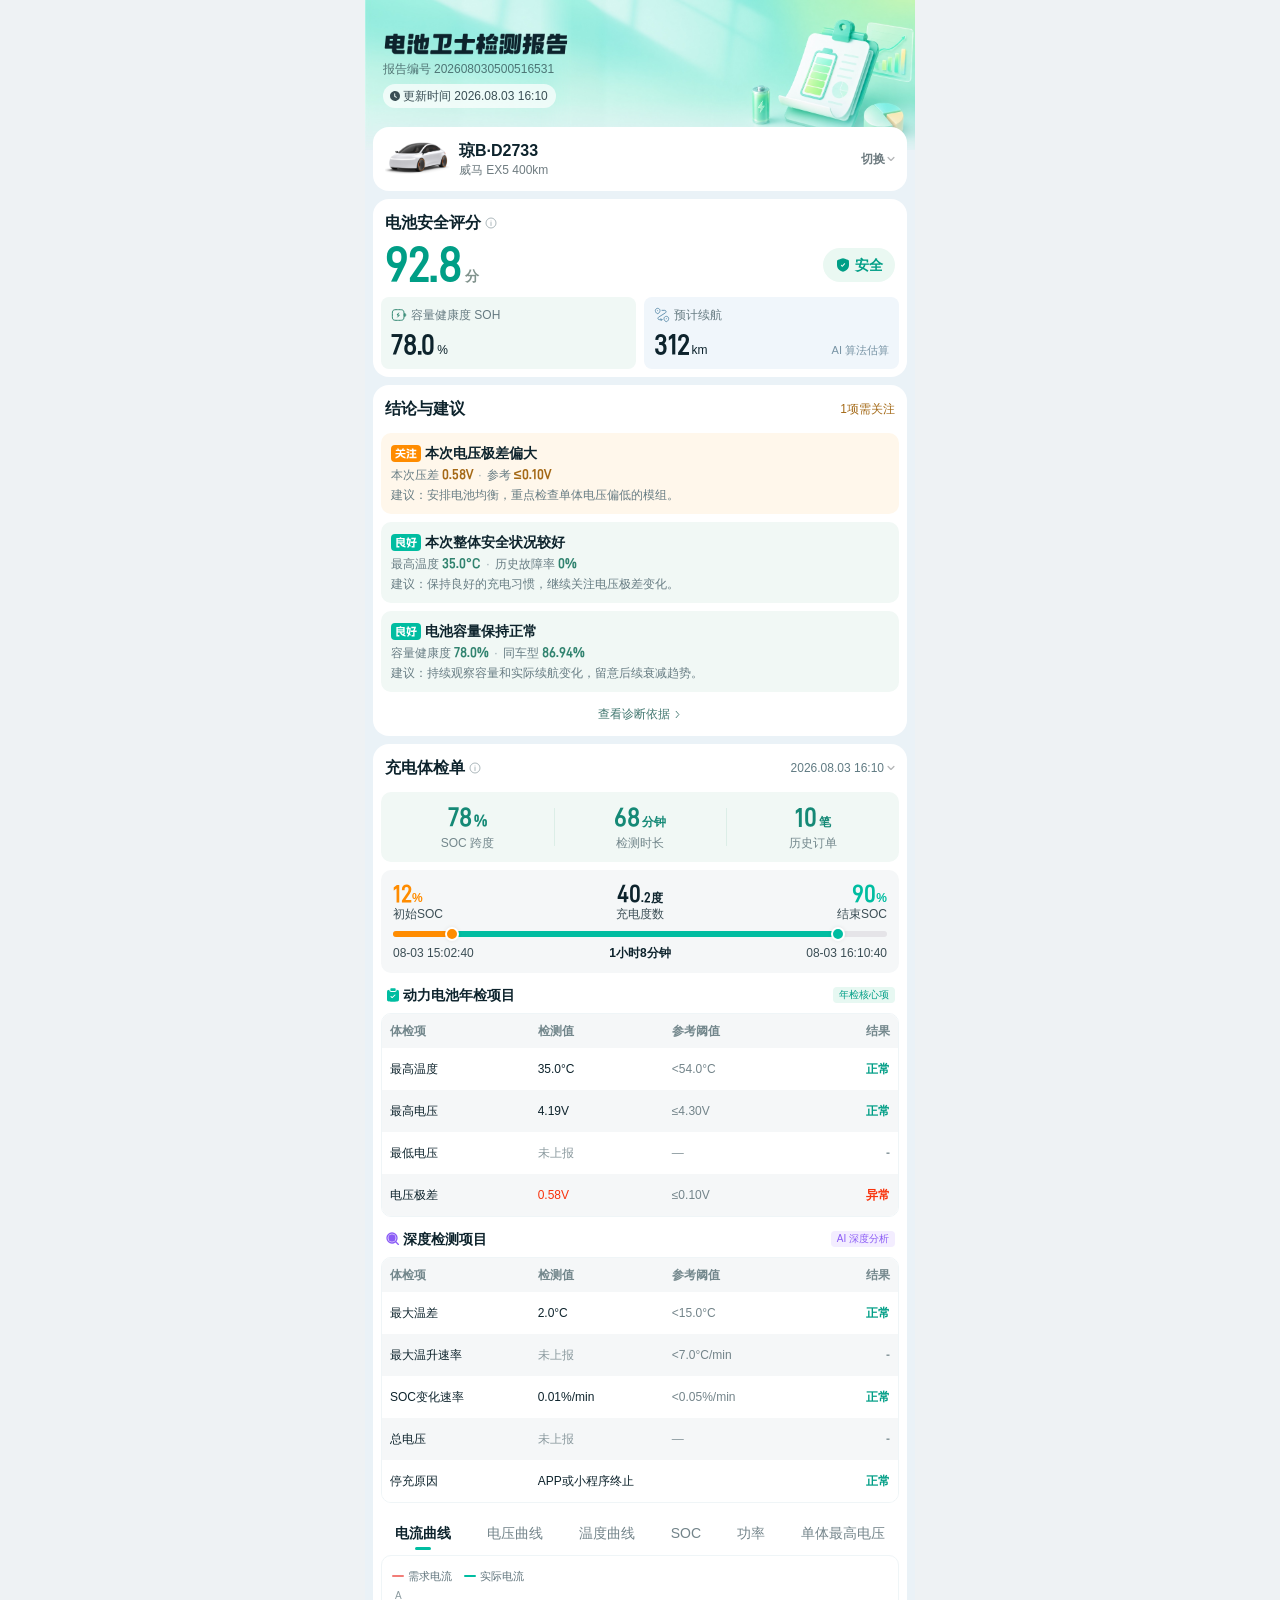
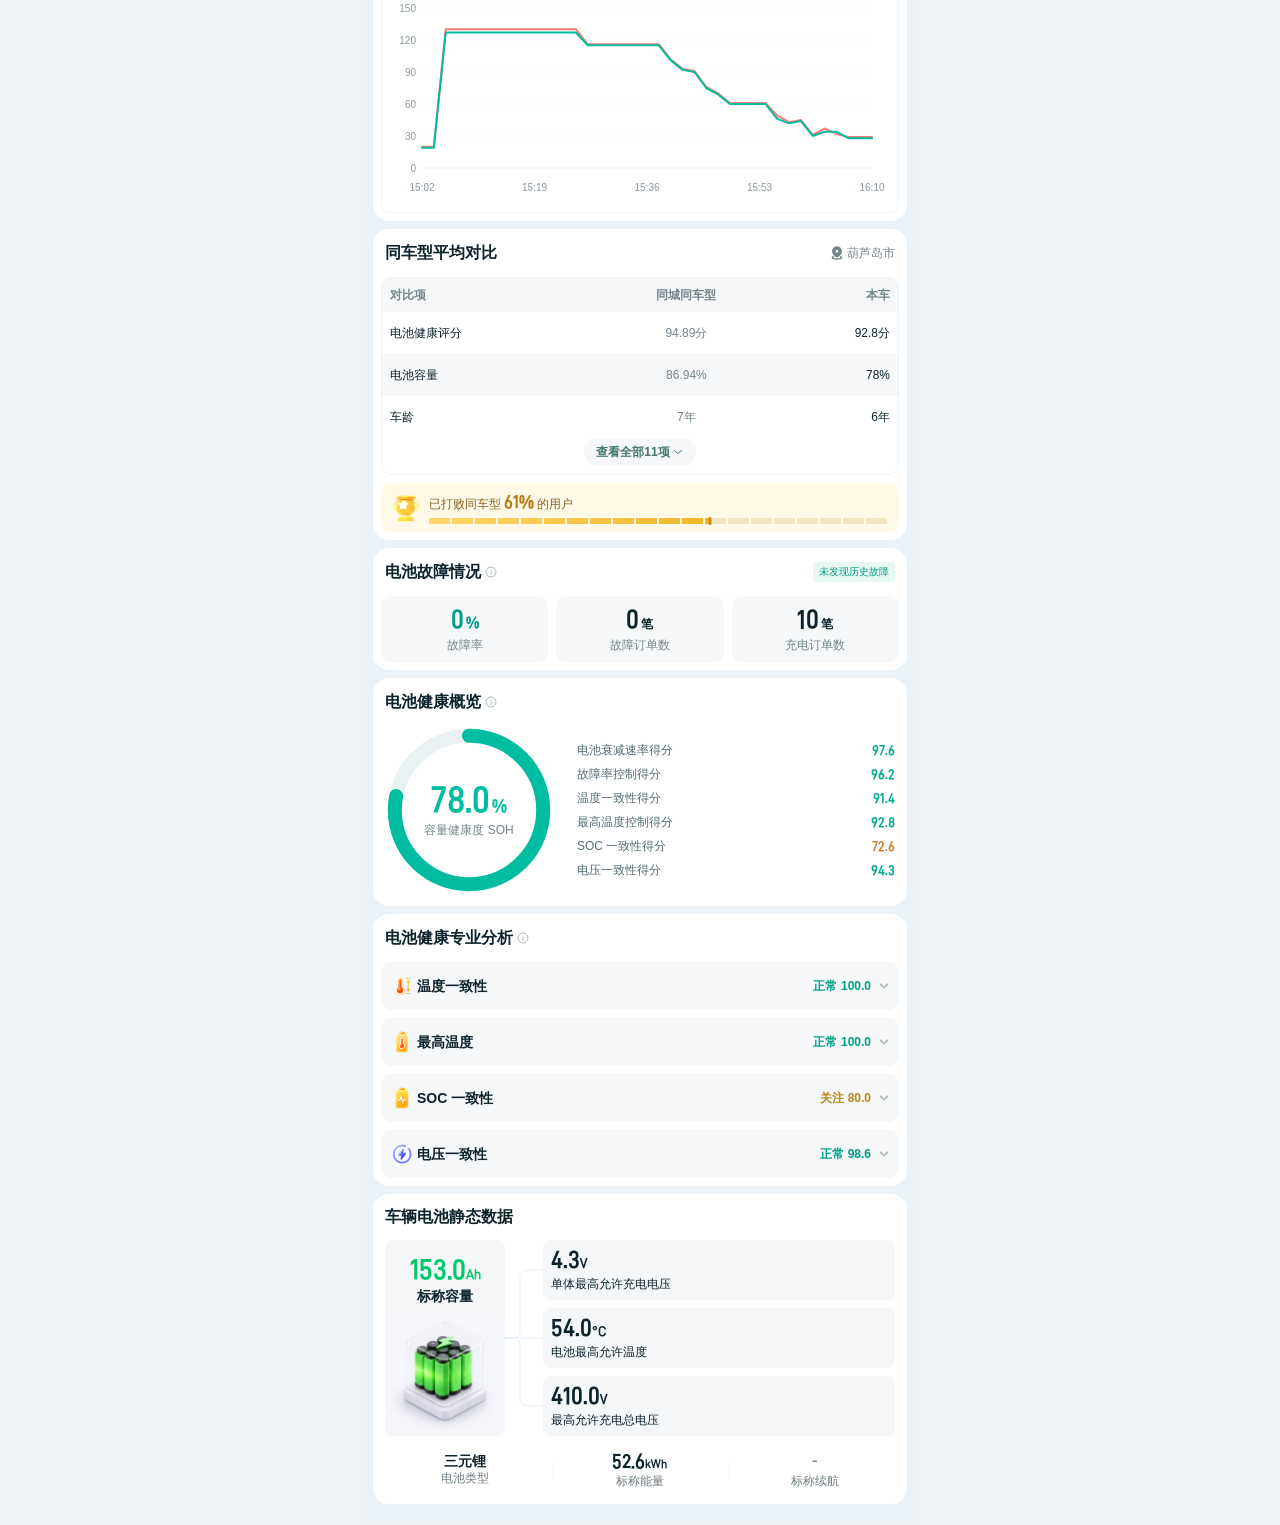
==== commit 05505e7d: "Update vehicle battery static data to latest Figma layout" ====
--- a/index.html
+++ b/index.html
@@ -8,13 +8,19 @@
     />
     <meta name="theme-color" content="#eaf2f7" />
     <title>电池卫士 · 电池报告</title>
+    <link rel="stylesheet" href="demo/page.css" />
     <link rel="stylesheet" href="css/styles.css" />
     <link rel="stylesheet" href="css/professional-analysis.css" />
     <link rel="stylesheet" href="css/battery-basics.css" />
-    <script src="js/professional-analysis.js" defer></script>
-    <script src="js/app.js" defer></script>
+    <script src="js/ui.js" defer></script>
+    <script src="js/chart-theme.js" defer></script>
+    <script src="demo/data.js" defer></script>
+    <script src="demo/charge-curve.js" defer></script>
+    <script src="demo/professional-analysis.js" defer></script>
+    <script src="demo/app.js" defer></script>
   </head>
   <body>
+    <div data-battery-report>
     <!-- App 提供原生导航；H5 从报告头图开始。 -->
     <div class="page-shell" id="app">
       <header class="brand-banner" aria-label="电池卫士检测报告">
@@ -405,7 +411,7 @@
             <section class="charge-curves" aria-label="充电过程曲线">
               <div
                 class="curve-tabs"
-                id="curveTabs"
+                id="curveTabs" data-bg-tabs
                 role="tablist"
                 aria-label="选择充电曲线"
               >
@@ -414,7 +420,7 @@
                   type="button"
                   role="tab"
                   id="curveTab-current"
-                  data-curve="current"
+                  data-curve="current" data-bg-tab="current"
                   aria-selected="true"
                   aria-controls="curvePanel"
                   >电流曲线</button
@@ -424,7 +430,7 @@
                   type="button"
                   role="tab"
                   id="curveTab-voltage"
-                  data-curve="voltage"
+                  data-curve="voltage" data-bg-tab="voltage"
                   aria-selected="false"
                   aria-controls="curvePanel"
                   tabindex="-1"
@@ -435,7 +441,7 @@
                   type="button"
                   role="tab"
                   id="curveTab-temperature"
-                  data-curve="temperature"
+                  data-curve="temperature" data-bg-tab="temperature"
                   aria-selected="false"
                   aria-controls="curvePanel"
                   tabindex="-1"
@@ -446,7 +452,7 @@
                   type="button"
                   role="tab"
                   id="curveTab-soc"
-                  data-curve="soc"
+                  data-curve="soc" data-bg-tab="soc"
                   aria-selected="false"
                   aria-controls="curvePanel"
                   tabindex="-1"
@@ -457,7 +463,7 @@
                   type="button"
                   role="tab"
                   id="curveTab-power"
-                  data-curve="power"
+                  data-curve="power" data-bg-tab="power"
                   aria-selected="false"
                   aria-controls="curvePanel"
                   tabindex="-1"
@@ -468,7 +474,7 @@
                   type="button"
                   role="tab"
                   id="curveTab-cellVoltage"
-                  data-curve="cellVoltage"
+                  data-curve="cellVoltage" data-bg-tab="cellVoltage"
                   aria-selected="false"
                   aria-controls="curvePanel"
                   tabindex="-1"
@@ -530,13 +536,13 @@
                   <tr>
                     <td colspan="3">
                       <button
-                        class="model-comparison-toggle"
+                        class="model-comparison-toggle" data-bg-disclosure="hidden" data-bg-label-expanded="收起" data-bg-label-collapsed="查看全部11项"
                         id="modelComparisonToggle"
                         type="button"
                         aria-expanded="false"
                         aria-controls="modelComparisonMore"
                       >
-                        <span id="modelComparisonToggleText">查看全部11项</span>
+                        <span id="modelComparisonToggleText" data-bg-disclosure-label>查看全部11项</span>
                         <img src="assets/alt-arrow-right.svg" alt="" aria-hidden="true" />
                       </button>
                     </td>
@@ -613,47 +619,45 @@
         </section>
         <section class="battery-basics" id="batteryBasics" aria-labelledby="batteryBasicsTitle">
           <header class="battery-basics-head">
-            <h2 class="section-heading" id="batteryBasicsTitle">车辆与电池基本信息</h2>
-            <span class="battery-basics-fault">电池故障率 <span id="basicFaultRate">-</span></span>
+            <h2 class="section-heading" id="batteryBasicsTitle">车辆电池静态数据</h2>
           </header>
           <div class="battery-basics-content">
-            <dl class="battery-basics-specs">
-              <div class="battery-basics-spec"><dt>电池类型</dt><dd class="battery-basics-type" id="basicBatteryType">-</dd><img class="battery-basics-divider" src="assets/battery-spec-divider.svg" width="20" height="1" alt="" aria-hidden="true" /></div>
-              <div class="battery-basics-spec"><dt>额定容量</dt><dd><span id="basicRatedCapacity">-</span><span class="battery-basics-spec-unit" id="basicRatedCapacityUnit"></span></dd><img class="battery-basics-divider" src="assets/battery-spec-divider.svg" width="20" height="1" alt="" aria-hidden="true" /></div>
-              <div class="battery-basics-spec"><dt>标称总能量</dt><dd><span id="basicNominalEnergy">-</span><span class="battery-basics-spec-unit" id="basicNominalEnergyUnit"></span></dd><img class="battery-basics-divider" src="assets/battery-spec-divider.svg" width="20" height="1" alt="" aria-hidden="true" /></div>
-              <div class="battery-basics-spec"><dt>预计续航</dt><dd><span id="basicRange">-</span><span class="battery-basics-spec-unit" id="basicRangeUnit"></span></dd></div>
-            </dl>
             <div class="battery-basics-main">
-              <div class="battery-basics-valuation">
+              <div class="battery-basics-capacity">
+                <dl class="battery-basics-capacity-reading">
+                  <dt>标称容量</dt>
+                  <dd><span id="basicNominalCapacity">-</span><span class="battery-basics-capacity-unit" id="basicNominalCapacityUnit"></span></dd>
+                </dl>
                 <div class="battery-basics-art"><img src="assets/battery-pack.png" width="124" height="124" alt="" aria-hidden="true" /></div>
-                <div class="battery-basics-estimate">
-                  <p class="battery-basics-price"><span id="basicEstimate">-</span><span class="battery-basics-price-unit" id="basicEstimateUnit"></span></p>
-                  <p class="battery-basics-price-label">当前电池估价</p>
-                </div>
               </div>
               <img class="battery-basics-connector" src="assets/battery-parameter-connector.svg" width="38" height="196" alt="" aria-hidden="true" />
               <dl class="battery-basics-limits">
-                <div class="battery-basics-limit"><dt>单体最高允许电压</dt><dd><span id="basicCellVoltage">-</span><span class="battery-basics-limit-unit" id="basicCellVoltageUnit"></span></dd></div>
+                <div class="battery-basics-limit"><dt>单体最高允许充电电压</dt><dd><span id="basicCellVoltage">-</span><span class="battery-basics-limit-unit" id="basicCellVoltageUnit"></span></dd></div>
                 <div class="battery-basics-limit"><dt>电池最高允许温度</dt><dd><span id="basicMaxTemperature">-</span><span class="battery-basics-limit-unit" id="basicMaxTemperatureUnit"></span></dd></div>
-                <div class="battery-basics-limit"><dt>最高允许总电压</dt><dd><span id="basicTotalVoltage">-</span><span class="battery-basics-limit-unit" id="basicTotalVoltageUnit"></span></dd></div>
+                <div class="battery-basics-limit"><dt>最高允许充电总电压</dt><dd><span id="basicTotalVoltage">-</span><span class="battery-basics-limit-unit" id="basicTotalVoltageUnit"></span></dd></div>
               </dl>
             </div>
+            <dl class="battery-basics-specs">
+              <div class="battery-basics-spec"><dt>电池类型</dt><dd class="battery-basics-type" id="basicBatteryType">-</dd><img class="battery-basics-divider" src="assets/battery-spec-divider.svg" width="20" height="1" alt="" aria-hidden="true" /></div>
+              <div class="battery-basics-spec"><dt>标称能量</dt><dd><span id="basicNominalEnergy">-</span><span class="battery-basics-spec-unit" id="basicNominalEnergyUnit"></span></dd><img class="battery-basics-divider" src="assets/battery-spec-divider.svg" width="20" height="1" alt="" aria-hidden="true" /></div>
+              <div class="battery-basics-spec"><dt>标称续航</dt><dd><span id="basicNominalRange">-</span><span class="battery-basics-spec-unit" id="basicNominalRangeUnit"></span></dd></div>
+            </dl>
           </div>
         </section>
       </main>
     </div>
-    <dialog class="sheet" id="detailSheet" aria-labelledby="sheetTitle"
+    <dialog class="sheet" id="detailSheet" data-bg-sheet aria-labelledby="sheetTitle"
       ><div class="sheet-head"
-        ><h2 id="sheetTitle"></h2
-        ><button class="sheet-close" type="button" aria-label="关闭"
+        ><h2 id="sheetTitle" data-bg-sheet-title></h2
+        ><button class="sheet-close" data-bg-sheet-close type="button" aria-label="关闭"
           ><img
             class="icon"
             src="assets/close.svg"
             alt=""
             aria-hidden="true" /></button></div
-      ><div class="sheet-body" id="sheetBody"></div
-      ><div class="sheet-actions" id="sheetActions" hidden
-        ><button class="evidence-confirm" type="button">我知道了</button></div
+      ><div class="sheet-body" id="sheetBody" data-bg-sheet-body></div
+      ><div class="sheet-actions" id="sheetActions" data-bg-sheet-actions hidden
+        ><button class="evidence-confirm" data-bg-sheet-confirm type="button">我知道了</button></div
       ></dialog
     >
     <div
@@ -661,5 +665,6 @@
       id="stateAnnouncement"
       aria-live="polite"
     ></div>
+    </div>
   </body>
 </html>
--- a/demo/page.css
+++ b/demo/page.css
@@ -0,0 +1,3 @@
+/* 独立演示页的宿主样式，嵌入已有项目时不要引入。 */
+body { margin: 0; background: #eef2f4; }
+@media (max-width: 480px) { body { background: #eaf2f7; } }
--- a/css/styles.css
+++ b/css/styles.css
@@ -1,11 +1,16 @@
 @font-face {
-  font-family: DIN;
+  font-family: BatteryGuardianDIN;
   src: url("../assets/din-semibold.woff2?v=b89597077004") format("woff2");
   font-weight: 600;
   font-display: swap;
 }
 /* 卡片间距规范：页面边距和卡片间距 8px；文字/图片行内边距 12px；嵌套容器行内边距 8px。 */
-:root {
+:where([data-battery-report]) {
+  --bg-sheet-enter-duration: 280ms;
+  --bg-sheet-exit-duration: 200ms;
+  --bg-sheet-mask-duration: 200ms;
+  --bg-sheet-enter-easing: cubic-bezier(0.22, 1, 0.36, 1);
+  --bg-sheet-exit-easing: cubic-bezier(0.4, 0, 1, 1);
   --sheet-item-title-size: 14px;
   --sheet-item-subtitle-size: 12px;
   --page-gutter: 8px;
@@ -20,10 +25,11 @@
   --red: #f0445e;
   --orange: #ae6509;
 }
-* {
+:where([data-battery-report]),
+:where([data-battery-report]) * {
   box-sizing: border-box;
 }
-body {
+:where([data-battery-report]) {
   margin: 0;
   color: var(--ink);
   background: #eef2f4;
@@ -32,7 +38,7 @@
     sans-serif;
   -webkit-font-smoothing: antialiased;
 }
-button {
+:where([data-battery-report]) button {
   font: inherit;
   color: inherit;
   cursor: pointer;
@@ -41,20 +47,20 @@
   -webkit-tap-highlight-color: transparent;
 }
 /* 移动端界面统一去掉焦点外圈，保留各控件自身的选中状态。 */
-:focus {
+:where([data-battery-report]) :focus {
   outline: none;
 }
-button:disabled {
+:where([data-battery-report]) button:disabled {
   cursor: default;
 }
-.icon {
+:where([data-battery-report]) .icon {
   display: block;
   width: 20px;
   height: 20px;
   flex: none;
   object-fit: contain;
 }
-.page-shell {
+:where([data-battery-report]) .page-shell {
   position: relative;
   width: 100%;
   max-width: 550px;
@@ -63,13 +69,13 @@
   margin: 0 auto;
   background: var(--bg);
 }
-.brand-banner {
+:where([data-battery-report]) .brand-banner {
   height: 150px;
   position: relative;
   isolation: isolate;
   overflow: hidden;
 }
-.brand-art {
+:where([data-battery-report]) .brand-art {
   position: absolute;
   inset: 0;
   width: 100%;
@@ -78,7 +84,7 @@
   object-position: right top;
   z-index: -1;
 }
-.report-content {
+:where([data-battery-report]) .report-content {
   position: relative;
   display: flex;
   flex-direction: column;
@@ -86,20 +92,20 @@
   padding: 8px var(--page-gutter) 20px;
   margin-top: -31px;
 }
-.report-identity {
+:where([data-battery-report]) .report-identity {
   margin: 0;
   background: #fff;
   border-radius: 16px;
   overflow: hidden;
 }
-.overview {
+:where([data-battery-report]) .overview {
   padding: 0;
   background: #fff;
   border-radius: 16px;
   overflow: hidden;
   box-shadow: none;
 }
-.vehicle-copy {
+:where([data-battery-report]) .vehicle-copy {
   display: flex;
   flex: 1;
   min-width: 0;
@@ -107,13 +113,13 @@
   align-items: flex-start;
   gap: 0;
 }
-.vehicle-plate {
+:where([data-battery-report]) .vehicle-plate {
   font-size: 16px;
   font-weight: 600;
   line-height: 22px;
   white-space: nowrap;
 }
-.vehicle-name {
+:where([data-battery-report]) .vehicle-name {
   display: block;
   width: 100%;
   font-size: 12px;
@@ -124,7 +130,7 @@
   overflow: hidden;
   text-overflow: ellipsis;
 }
-.vehicle-switch {
+:where([data-battery-report]) .vehicle-switch {
   display: flex;
   align-items: center;
   gap: 8px;
@@ -133,7 +139,7 @@
   padding: var(--content-inset);
   text-align: left;
 }
-.vehicle-preview {
+:where([data-battery-report]) .vehicle-preview {
   position: relative;
   display: block;
   flex: none;
@@ -141,7 +147,7 @@
   height: 40px;
   overflow: hidden;
 }
-.vehicle-preview img {
+:where([data-battery-report]) .vehicle-preview img {
   position: absolute;
   display: block;
   width: 70.245px;
@@ -150,7 +156,7 @@
   top: 2px;
   object-fit: cover;
 }
-.vehicle-switch-affordance {
+:where([data-battery-report]) .vehicle-switch-affordance {
   display: flex;
   flex: none;
   align-items: center;
@@ -160,23 +166,23 @@
   line-height: 17px;
   color: rgba(13, 35, 44, 0.6);
 }
-.vehicle-switch-affordance[hidden] {
+:where([data-battery-report]) .vehicle-switch-affordance[hidden] {
   display: none;
 }
-.switch-arrow {
+:where([data-battery-report]) .switch-arrow {
   display: block;
   flex: none;
   width: 8px;
   height: 8px;
 }
-.score-primary {
+:where([data-battery-report]) .score-primary {
   display: grid;
   grid-template-columns: minmax(0, 1fr) auto;
   align-items: center;
   gap: 6px 12px;
   padding: var(--content-inset) var(--content-inset) 0;
 }
-.score-label {
+:where([data-battery-report]) .score-label {
   grid-column: 1 / -1;
   display: flex;
   align-items: center;
@@ -187,7 +193,7 @@
   line-height: 24px;
   color: var(--ink);
 }
-.info-button {
+:where([data-battery-report]) .info-button {
   position: relative;
   display: grid;
   place-items: center;
@@ -198,40 +204,40 @@
   padding: 0;
   color: #92a0a6;
 }
-.info-button:after {
+:where([data-battery-report]) .info-button:after {
   content: "";
   position: absolute;
   inset: -12px -14px;
 }
-.info-button .icon {
+:where([data-battery-report]) .info-button .icon {
   width: 12px;
   height: 12px;
 }
-.score-reading {
+:where([data-battery-report]) .score-reading {
   display: flex;
   align-items: baseline;
   gap: 3px;
   margin: 0;
 }
-.score-number {
+:where([data-battery-report]) .score-number {
   font:
-    600 48px/1 DIN,
+    600 48px/1 BatteryGuardianDIN,
     sans-serif;
   letter-spacing: -0.8px;
   color: var(--green);
 }
-.score-unit {
+:where([data-battery-report]) .score-unit {
   font-size: 14px;
   font-weight: 700;
   line-height: 20px;
   color: #81938d;
 }
-.safety {
+:where([data-battery-report]) .safety {
   display: flex;
   align-items: center;
   justify-content: flex-end;
 }
-.safety-value {
+:where([data-battery-report]) .safety-value {
   display: flex;
   align-items: center;
   gap: 4px;
@@ -240,28 +246,28 @@
   background: #eaf8f2;
   color: var(--green);
 }
-.safety-symbol {
+:where([data-battery-report]) .safety-symbol {
   display: flex;
   flex: none;
   width: 16px;
   height: 16px;
 }
-.safety-symbol .icon {
+:where([data-battery-report]) .safety-symbol .icon {
   width: 16px;
   height: 16px;
 }
-.safety-value strong {
+:where([data-battery-report]) .safety-value strong {
   font-size: 14px;
   font-weight: 600;
   line-height: 22px;
 }
-.metrics {
+:where([data-battery-report]) .metrics {
   display: grid;
   grid-template-columns: minmax(0, 1fr) minmax(0, 1fr);
   gap: var(--card-gap);
   padding: var(--nested-inset);
 }
-.metric {
+:where([data-battery-report]) .metric {
   display: flex;
   min-width: 0;
   flex-direction: column;
@@ -270,16 +276,16 @@
   border-radius: 8px;
   text-align: left;
 }
-.metric:active {
+:where([data-battery-report]) .metric:active {
   filter: brightness(0.98);
 }
-.soh {
+:where([data-battery-report]) .soh {
   background: #f0f8f5;
 }
-.range {
+:where([data-battery-report]) .range {
   background: #f0f6fb;
 }
-.metric-heading {
+:where([data-battery-report]) .metric-heading {
   display: flex;
   align-items: center;
   gap: 4px;
@@ -289,17 +295,17 @@
   color: #667b82;
   white-space: nowrap;
 }
-.metric-heading > .icon {
+:where([data-battery-report]) .metric-heading > .icon {
   width: 16px;
   height: 16px;
 }
-.soh .metric-heading > .icon {
+:where([data-battery-report]) .soh .metric-heading > .icon {
   color: #328873;
 }
-.range .metric-heading > .icon {
+:where([data-battery-report]) .range .metric-heading > .icon {
   color: #6996b2;
 }
-.metric-reading {
+:where([data-battery-report]) .metric-reading {
   display: flex;
   align-items: baseline;
   gap: 2px;
@@ -307,17 +313,17 @@
   margin-top: 4px;
   color: var(--ink);
 }
-.metric-number {
+:where([data-battery-report]) .metric-number {
   font:
-    600 28px/32px DIN,
+    600 28px/32px BatteryGuardianDIN,
     sans-serif;
   letter-spacing: -0.2px;
 }
-.metric-unit {
+:where([data-battery-report]) .metric-unit {
   font-size: 12px;
   line-height: 18px;
 }
-.metric-note {
+:where([data-battery-report]) .metric-note {
   margin-left: auto;
   padding-left: 4px;
   font-size: 11px;
@@ -325,7 +331,7 @@
   color: #7894a5;
   white-space: nowrap;
 }
-.report-meta {
+:where([data-battery-report]) .report-meta {
   display: flex;
   align-items: center;
   gap: 3px;
@@ -336,43 +342,31 @@
   color: rgba(13, 35, 44, 0.6);
   white-space: nowrap;
 }
-.report-id {
+:where([data-battery-report]) .report-id {
   font: inherit;
   letter-spacing: 0;
 }
-.watch .score-number {
+:where([data-battery-report]) .watch .score-number {
   color: #ce8917;
 }
-.watch .safety-value {
+:where([data-battery-report]) .watch .safety-value {
   background: #fff5e3;
   color: #b87910;
 }
-.watch .score-unit {
+:where([data-battery-report]) .watch .score-unit {
   color: #a18557;
 }
-.risk .score-number {
+:where([data-battery-report]) .risk .score-number {
   color: var(--red);
 }
-.risk .safety-value {
+:where([data-battery-report]) .risk .safety-value {
   background: #fff0f3;
   color: #dc405b;
 }
-.risk .score-unit {
+:where([data-battery-report]) .risk .score-unit {
   color: #a1848c;
 }
-/* 固定页面并保留原来的滚动偏移，避免 iOS 抽屉下方的页面继续滚动。 */
-html.sheet-open {
-  overflow: hidden;
-  overscroll-behavior: none;
-}
-body.sheet-open {
-  position: fixed;
-  top: var(--sheet-scroll-top, 0px);
-  left: 0;
-  width: 100%;
-  overflow: hidden;
-}
-.sheet {
+:where([data-battery-report]) .sheet {
   border: 0;
   border-radius: 20px 20px 0 0;
   padding: 16px;
@@ -386,13 +380,13 @@
   overflow-y: auto;
   overscroll-behavior: contain;
 }
-.sheet::backdrop {
+:where([data-battery-report]) .sheet::backdrop {
   background: rgba(0, 0, 0, 0.6);
   backdrop-filter: none;
   -webkit-backdrop-filter: none;
   touch-action: none;
 }
-.sheet-head {
+:where([data-battery-report]) .sheet-head {
   padding: 0;
   margin: 0 0 16px;
   display: flex;
@@ -401,12 +395,12 @@
   gap: 12px;
   min-height: 28px;
 }
-.sheet-head h2 {
+:where([data-battery-report]) .sheet-head h2 {
   font-size: 18px;
   margin: 0;
   font-weight: 600;
 }
-.sheet-close {
+:where([data-battery-report]) .sheet-close {
   position: relative;
   width: 28px;
   height: 28px;
@@ -417,24 +411,24 @@
   background: #f4f7f8;
   color: #60747c;
 }
-.sheet-body {
+:where([data-battery-report]) .sheet-body {
   padding: 0;
   font-size: 14px;
   line-height: 1.85;
   color: #60747c;
 }
-.sheet-body p {
+:where([data-battery-report]) .sheet-body p {
   margin: 0 0 14px;
 }
-.sheet-body strong {
+:where([data-battery-report]) .sheet-body strong {
   font-weight: 600;
   color: var(--ink);
 }
-.sheet-body .note {
+:where([data-battery-report]) .sheet-body .note {
   font-size: 12px;
   color: #8a999e;
 }
-.sheet-body .value-line {
+:where([data-battery-report]) .sheet-body .value-line {
   display: flex;
   align-items: center;
   justify-content: space-between;
@@ -443,23 +437,23 @@
   font-size: 13px;
   gap: 16px;
 }
-.sheet-body .value-line b {
-  font-family: DIN, sans-serif;
+:where([data-battery-report]) .sheet-body .value-line b {
+  font-family: BatteryGuardianDIN, sans-serif;
   font-size: 17px;
   font-weight: 600;
   color: #314f5a;
 }
-.sheet-body .advice {
+:where([data-battery-report]) .sheet-body .advice {
   padding: var(--content-inset);
   border-radius: 12px;
   background: #f3f8f6;
   margin-top: 16px;
   font-size: 13px;
 }
-.sheet-body .advice strong {
+:where([data-battery-report]) .sheet-body .advice strong {
   color: #2b7260;
 }
-.vehicle-option {
+:where([data-battery-report]) .vehicle-option {
   display: flex;
   align-items: center;
   gap: 8px;
@@ -471,18 +465,18 @@
   border-radius: 12px;
   margin: 0;
 }
-.vehicle-option[aria-pressed="true"] {
+:where([data-battery-report]) .vehicle-option[aria-pressed="true"] {
   background: #f1faf7;
   border-color: #9ad9c9;
 }
-.vehicle-option strong {
+:where([data-battery-report]) .vehicle-option strong {
   font-size: var(--sheet-item-title-size);
   line-height: 22px;
   font-weight: 600;
   display: block;
   white-space: nowrap;
 }
-.vehicle-option small {
+:where([data-battery-report]) .vehicle-option small {
   display: block;
   width: 100%;
   font-size: var(--sheet-item-subtitle-size);
@@ -492,12 +486,12 @@
   overflow: hidden;
   text-overflow: ellipsis;
 }
-.vehicle-option .icon {
+:where([data-battery-report]) .vehicle-option .icon {
   width: 22px;
   height: 22px;
   color: #00a88c;
 }
-.sheet-done {
+:where([data-battery-report]) .sheet-done {
   width: 100%;
   height: 46px;
   border-radius: 12px;
@@ -506,7 +500,7 @@
   font-weight: 600;
   margin-top: 12px;
 }
-.screenreader-only {
+:where([data-battery-report]) .screenreader-only {
   position: absolute;
   width: 1px;
   height: 1px;
@@ -515,66 +509,67 @@
   white-space: nowrap;
 }
 @media (max-width: 480px) {
-  body {
+  :where([data-battery-report]) {
     background: var(--bg);
   }
-  .sheet {
+  :where([data-battery-report]) .sheet {
     width: 100%;
     max-width: 550px;
   }
 }
 @media (max-width: 359px) {
-  .metric-heading {
+  :where([data-battery-report]) .metric-heading {
     font-size: 11px;
   }
-  .metric-number {
+  :where([data-battery-report]) .metric-number {
     font-size: 26px;
   }
-  .metric-note {
+  :where([data-battery-report]) .metric-note {
     font-size: 10px;
     padding-left: 0;
   }
 }
 @media (prefers-reduced-motion: reduce) {
-  *,
-  *:before,
-  *:after {
+  :where([data-battery-report]),
+:where([data-battery-report]) *,
+:where([data-battery-report]) *:before,
+:where([data-battery-report]) *:after {
     transition: none !important;
     scroll-behavior: auto !important;
   }
 }
 
 /* 抽屉统一动效：打开时从底部滑入，关闭结束后再退出原生模态层。 */
-.sheet[open] {
-  animation: sheet-enter 280ms cubic-bezier(0.22, 1, 0.36, 1) both;
-}
-.sheet[open]::backdrop {
-  animation: sheet-mask-enter 200ms ease both;
-}
-.sheet[open].is-closing {
-  animation: sheet-exit 200ms cubic-bezier(0.4, 0, 1, 1) both;
+:where([data-battery-report]) .sheet[open] {
+  animation: bg-sheet-enter var(--bg-sheet-enter-duration) var(--bg-sheet-enter-easing) both;
+}
+:where([data-battery-report]) .sheet[open]::backdrop {
+  animation: bg-sheet-mask-enter var(--bg-sheet-mask-duration) ease both;
+}
+:where([data-battery-report]) .sheet[open].is-closing {
+  animation: bg-sheet-exit var(--bg-sheet-exit-duration) var(--bg-sheet-exit-easing) both;
   pointer-events: none;
 }
-.sheet[open].is-closing::backdrop {
-  animation: sheet-mask-exit 200ms ease both;
-}
-.sheet-close .icon {
+:where([data-battery-report]) .sheet[open].is-closing::backdrop {
+  animation: bg-sheet-mask-exit var(--bg-sheet-mask-duration) ease both;
+}
+:where([data-battery-report]) .sheet-close .icon {
   width: 16px;
   height: 16px;
 }
-.sheet-close:after {
+:where([data-battery-report]) .sheet-close:after {
   content: "";
   position: absolute;
   inset: -8px;
 }
-.sheet-body > :last-child {
+:where([data-battery-report]) .sheet-body > :last-child {
   margin-bottom: 0;
 }
 /* 所有抽屉列表复用 vehicle-option：主标题统一 14px，副标题统一 12px。 */
-.vehicle-option + .vehicle-option {
+:where([data-battery-report]) .vehicle-option + .vehicle-option {
   margin-top: var(--card-gap);
 }
-@keyframes sheet-enter {
+@keyframes bg-sheet-enter {
   from {
     transform: translateY(100%);
   }
@@ -582,7 +577,7 @@
     transform: translateY(0);
   }
 }
-@keyframes sheet-exit {
+@keyframes bg-sheet-exit {
   from {
     transform: translateY(0);
   }
@@ -590,7 +585,7 @@
     transform: translateY(100%);
   }
 }
-@keyframes sheet-mask-enter {
+@keyframes bg-sheet-mask-enter {
   from {
     opacity: 0;
   }
@@ -598,7 +593,7 @@
     opacity: 1;
   }
 }
-@keyframes sheet-mask-exit {
+@keyframes bg-sheet-mask-exit {
   from {
     opacity: 1;
   }
@@ -607,14 +602,14 @@
   }
 }
 @media (prefers-reduced-motion: reduce) {
-  .sheet[open],
-  .sheet[open]::backdrop {
+  :where([data-battery-report]) .sheet[open],
+:where([data-battery-report]) .sheet[open]::backdrop {
     animation: none !important;
   }
 }
 
 /* Figma 292:1135：标题 (18,33)，三行间距 6px，更新时间容器圆角 38px；车辆图片区 66×40，内容区左右 8px。 */
-.brand-copy {
+:where([data-battery-report]) .brand-copy {
   position: absolute;
   left: 18px;
   top: 33px;
@@ -623,13 +618,13 @@
   align-items: flex-start;
   gap: 6px;
 }
-.brand-heading {
+:where([data-battery-report]) .brand-heading {
   display: block;
   width: 186px;
   height: 22px;
   flex: none;
 }
-.updated {
+:where([data-battery-report]) .updated {
   display: flex;
   align-items: center;
   justify-content: center;
@@ -643,7 +638,7 @@
   color: rgba(13, 35, 44, 0.8);
   white-space: nowrap;
 }
-.update-icon {
+:where([data-battery-report]) .update-icon {
   display: block;
   flex: none;
   width: 12px;
@@ -652,12 +647,12 @@
 
 /* 宽屏延展背景左侧留白，右侧插画保持设计稿尺寸，避免放大后被卡片截断。 */
 @media (min-width: 376px) {
-  .brand-banner {
+  :where([data-battery-report]) .brand-banner {
     background-image: url("../assets/report-background.jpg?v=297-1594-156");
     background-size: 100% 156px;
     background-repeat: no-repeat;
   }
-  .brand-art {
+  :where([data-battery-report]) .brand-art {
     inset: 0 0 auto auto;
     width: 375px;
     height: 156px;
@@ -668,65 +663,65 @@
 }
 
 /* 结论与建议：标题区 12px，内部卡片 10px，卡片外侧和间距 8px；严重程度由具体指标决定。 */
-.conclusions {
+:where([data-battery-report]) .conclusions {
   background: #fff;
   border-radius: 16px;
   overflow: hidden;
 }
-.conclusions-head {
+:where([data-battery-report]) .conclusions-head {
   display: flex;
   align-items: center;
   justify-content: space-between;
   gap: 8px;
   padding: var(--content-inset);
 }
-.section-heading {
+:where([data-battery-report]) .section-heading {
   margin: 0;
   font-size: 16px;
   font-weight: 600;
   line-height: 24px;
   color: var(--ink);
 }
-.conclusions-summary {
+:where([data-battery-report]) .conclusions-summary {
   font-size: 12px;
   line-height: 20px;
   color: #a46a18;
   white-space: nowrap;
 }
-.conclusions-summary[data-level="severe"] {
+:where([data-battery-report]) .conclusions-summary[data-level="severe"] {
   color: #d9425c;
 }
-.conclusions-summary[hidden],
-.conclusions-demo[hidden] {
+:where([data-battery-report]) .conclusions-summary[hidden],
+:where([data-battery-report]) .conclusions-demo[hidden] {
   display: none;
 }
-.conclusions-content {
+:where([data-battery-report]) .conclusions-content {
   display: grid;
   gap: var(--card-gap);
   padding: 0 var(--nested-inset);
 }
-.conclusion-item {
+:where([data-battery-report]) .conclusion-item {
   --item-accent: #31836f;
   --item-bg: #f1f8f5;
   padding: 10px;
   border-radius: 10px;
   background: var(--item-bg);
 }
-.conclusion-item[data-level="attention"] {
+:where([data-battery-report]) .conclusion-item[data-level="attention"] {
   --item-accent: #a56916;
   --item-bg: #fff7eb;
 }
-.conclusion-item[data-level="severe"] {
+:where([data-battery-report]) .conclusion-item[data-level="severe"] {
   --item-accent: #d4425b;
   --item-bg: #fff2f4;
 }
-.conclusion-title-row {
+:where([data-battery-report]) .conclusion-title-row {
   display: flex;
   align-items: center;
   gap: 4px;
   min-width: 0;
 }
-.conclusion-title {
+:where([data-battery-report]) .conclusion-title {
   flex: 1;
   min-width: 0;
   margin: 0;
@@ -735,14 +730,14 @@
   font-weight: 600;
   color: var(--ink);
 }
-.conclusion-badge {
+:where([data-battery-report]) .conclusion-badge {
   display: block;
   flex: none;
   width: 30px;
   height: 17px;
   object-fit: contain;
 }
-.conclusion-data {
+:where([data-battery-report]) .conclusion-data {
   display: flex;
   flex-wrap: wrap;
   align-items: baseline;
@@ -752,35 +747,35 @@
   line-height: 18px;
   color: #687d84;
 }
-.conclusion-datum {
+:where([data-battery-report]) .conclusion-datum {
   display: inline-block;
   white-space: nowrap;
 }
-.conclusion-datum + .conclusion-datum:before {
+:where([data-battery-report]) .conclusion-datum + .conclusion-datum:before {
   content: "·";
   margin-right: 5px;
   color: #9aabb0;
 }
-.conclusion-value {
-  font-family: DIN, sans-serif;
+:where([data-battery-report]) .conclusion-value {
+  font-family: BatteryGuardianDIN, sans-serif;
   font-size: 14px;
   font-weight: 600;
   color: var(--item-accent);
 }
-.conclusion-unit--zh {
+:where([data-battery-report]) .conclusion-unit--zh {
   font-family:
     -apple-system, BlinkMacSystemFont, "PingFang SC", "Microsoft YaHei",
     sans-serif;
   font-size: 12px;
 }
-.conclusion-advice {
+:where([data-battery-report]) .conclusion-advice {
   margin: 2px 0 0;
   font-size: 12px;
   line-height: 18px;
   color: #687d84;
   overflow-wrap: anywhere;
 }
-.conclusions-demo {
+:where([data-battery-report]) .conclusions-demo {
   margin: 0;
   padding: 0 4px 4px;
   font-size: 11px;
@@ -788,7 +783,7 @@
   color: #7d9098;
 }
 /* 入口统一提供上下 12px 留白，避免与卡片列表底部留白叠加。 */
-.evidence-trigger {
+:where([data-battery-report]) .evidence-trigger {
   display: flex;
   align-items: center;
   justify-content: center;
@@ -801,19 +796,19 @@
   line-height: 20px;
   font-weight: 500;
 }
-.evidence-trigger .icon {
+:where([data-battery-report]) .evidence-trigger .icon {
   width: 11px;
   height: 11px;
 }
-.evidence-trigger:active {
+:where([data-battery-report]) .evidence-trigger:active {
   background: #f5faf8;
 }
-.evidence-context {
+:where([data-battery-report]) .evidence-context {
   font-size: 12px;
   line-height: 20px;
   color: #82939a;
 }
-.evidence-list {
+:where([data-battery-report]) .evidence-list {
   display: grid;
   gap: 8px;
   margin: 0;
@@ -821,13 +816,13 @@
   list-style: none;
   counter-reset: evidence;
 }
-.evidence-item {
+:where([data-battery-report]) .evidence-item {
   counter-increment: evidence;
   padding: 12px;
   border-radius: 10px;
   background: #f5f8f9;
 }
-.evidence-title {
+:where([data-battery-report]) .evidence-title {
   display: flex;
   align-items: center;
   gap: 7px;
@@ -837,52 +832,52 @@
   line-height: 22px;
   font-weight: 600;
 }
-.evidence-title:before {
+:where([data-battery-report]) .evidence-title:before {
   content: counter(evidence, decimal-leading-zero);
   font:
-    600 16px/22px DIN,
+    600 16px/22px BatteryGuardianDIN,
     sans-serif;
   color: #87a09f;
 }
-.sheet-body .evidence-copy {
+:where([data-battery-report]) .sheet-body .evidence-copy {
   margin: 0;
   color: #60747c;
   font-size: 13px;
   line-height: 22px;
   overflow-wrap: anywhere;
 }
-.evidence-item--advice {
+:where([data-battery-report]) .evidence-item--advice {
   background: #eff8f4;
 }
-.evidence-item--advice .evidence-title {
+:where([data-battery-report]) .evidence-item--advice .evidence-title {
   color: #287863;
 }
-.evidence-item--advice .evidence-title:before {
+:where([data-battery-report]) .evidence-item--advice .evidence-title:before {
   color: #52a18a;
 }
-.sheet[data-kind="evidence"][open] {
+:where([data-battery-report]) .sheet[data-kind="evidence"][open] {
   display: flex;
   flex-direction: column;
   overflow: hidden;
 }
-.sheet[data-kind="evidence"] .sheet-head {
+:where([data-battery-report]) .sheet[data-kind="evidence"] .sheet-head {
   flex: none;
   margin: 0 0 8px;
 }
-.sheet[data-kind="evidence"] .sheet-body {
+:where([data-battery-report]) .sheet[data-kind="evidence"] .sheet-body {
   flex: 1 1 auto;
   min-height: 0;
   overflow-y: auto;
   overscroll-behavior: contain;
 }
-.sheet-actions {
+:where([data-battery-report]) .sheet-actions {
   flex: none;
   margin-top: 12px;
 }
-.sheet-actions[hidden] {
+:where([data-battery-report]) .sheet-actions[hidden] {
   display: none;
 }
-.evidence-confirm {
+:where([data-battery-report]) .evidence-confirm {
   display: block;
   width: 100%;
   height: 44px;
@@ -894,33 +889,33 @@
   line-height: 22px;
   font-weight: 600;
 }
-.evidence-confirm:active {
+:where([data-battery-report]) .evidence-confirm:active {
   background: #00ab92;
 }
 
 /* 充电体检单：标题区 12px，数据容器外侧 8px；与报告其他模块共用卡片规范。 */
-.charge-check {
+:where([data-battery-report]) .charge-check {
   background: #fff;
   border-radius: 16px;
   overflow: hidden;
 }
-.charge-head {
+:where([data-battery-report]) .charge-head {
   display: flex;
   align-items: center;
   justify-content: space-between;
   gap: 8px;
   padding: 12px;
 }
-.charge-heading {
+:where([data-battery-report]) .charge-heading {
   display: flex;
   align-items: center;
   gap: 2px;
   flex: none;
 }
-.charge-heading .section-heading {
-  white-space: nowrap;
-}
-.charge-date {
+:where([data-battery-report]) .charge-heading .section-heading {
+  white-space: nowrap;
+}
+:where([data-battery-report]) .charge-date {
   position: relative;
   display: flex;
   align-items: center;
@@ -934,33 +929,33 @@
   color: #607b83;
   white-space: nowrap;
 }
-.charge-date:after {
+:where([data-battery-report]) .charge-date:after {
   content: "";
   position: absolute;
   inset: -10px -4px;
 }
-.charge-date .switch-arrow[hidden] {
+:where([data-battery-report]) .charge-date .switch-arrow[hidden] {
   display: none;
 }
-.charge-date:disabled:after {
+:where([data-battery-report]) .charge-date:disabled:after {
   display: none;
 }
 /* 同一充电体检单内，概览、进度详情、检测项目作为并列的内层模块。 */
-.charge-modules {
+:where([data-battery-report]) .charge-modules {
   display: flex;
   flex-direction: column;
   gap: var(--card-gap);
   padding: 0 var(--nested-inset) var(--nested-inset);
 }
-.charge-inner-panel {
+:where([data-battery-report]) .charge-inner-panel {
   min-width: 0;
   border-radius: 10px;
   background: #f5f7f8;
 }
-.charge-content {
+:where([data-battery-report]) .charge-content {
   padding: 0;
 }
-.charge-stats {
+:where([data-battery-report]) .charge-stats {
   display: grid;
   grid-template-columns: repeat(3, minmax(0, 1fr));
   margin: 0;
@@ -968,7 +963,7 @@
   border-radius: 10px;
   background: #f1f8f5;
 }
-.charge-stat {
+:where([data-battery-report]) .charge-stat {
   position: relative;
   display: flex;
   min-width: 0;
@@ -977,7 +972,7 @@
   gap: 2px;
   padding: 0 8px;
 }
-.charge-stat + .charge-stat:before {
+:where([data-battery-report]) .charge-stat + .charge-stat:before {
   content: "";
   position: absolute;
   top: 6px;
@@ -986,7 +981,7 @@
   width: 1px;
   background: #dceee7;
 }
-.charge-stat dt {
+:where([data-battery-report]) .charge-stat dt {
   order: 1;
   margin: 0;
   font-size: 12px;
@@ -994,7 +989,7 @@
   color: #73878c;
   white-space: nowrap;
 }
-.charge-stat dd {
+:where([data-battery-report]) .charge-stat dd {
   display: flex;
   align-items: baseline;
   justify-content: center;
@@ -1005,47 +1000,47 @@
   color: #158976;
   white-space: nowrap;
 }
-.charge-number {
+:where([data-battery-report]) .charge-number {
   font:
-    600 26px/30px DIN,
+    600 26px/30px BatteryGuardianDIN,
     sans-serif;
 }
-.charge-unit {
+:where([data-battery-report]) .charge-unit {
   font-size: 12px;
   line-height: 18px;
   font-weight: 600;
 }
-.charge-unit--numeric {
-  font-family: DIN, sans-serif;
+:where([data-battery-report]) .charge-unit--numeric {
+  font-family: BatteryGuardianDIN, sans-serif;
   font-size: 16px;
 }
 
 /* Figma 316:2746：12px 内边距、8px 行距、24px 整数、14px 小数、12px 单位。 */
-.charge-basics {
+:where([data-battery-report]) .charge-basics {
   display: flex;
   flex-direction: column;
   gap: 8px;
   padding: var(--content-inset);
 }
-.charge-basic-values {
+:where([data-battery-report]) .charge-basic-values {
   display: grid;
   grid-template-columns: repeat(3, minmax(0, 1fr));
   gap: 8px;
   margin: 0;
 }
-.charge-basic-stat {
+:where([data-battery-report]) .charge-basic-stat {
   display: flex;
   min-width: 0;
   flex-direction: column;
   align-items: flex-start;
 }
-.charge-basic-stat:nth-child(2) {
-  align-items: center;
-}
-.charge-basic-stat:last-child {
+:where([data-battery-report]) .charge-basic-stat:nth-child(2) {
+  align-items: center;
+}
+:where([data-battery-report]) .charge-basic-stat:last-child {
   align-items: flex-end;
 }
-.charge-basic-stat dt {
+:where([data-battery-report]) .charge-basic-stat dt {
   order: 1;
   margin: 0;
   font-size: 12px;
@@ -1053,7 +1048,7 @@
   color: rgba(13, 35, 44, 0.8);
   white-space: nowrap;
 }
-.charge-basic-stat dd {
+:where([data-battery-report]) .charge-basic-stat dd {
   display: flex;
   align-items: baseline;
   min-height: 24px;
@@ -1061,28 +1056,28 @@
   color: var(--ink);
   white-space: nowrap;
 }
-.charge-basic-stat:first-child dd {
+:where([data-battery-report]) .charge-basic-stat:first-child dd {
   color: #ff8c00;
 }
-.charge-basic-stat:last-child dd {
+:where([data-battery-report]) .charge-basic-stat:last-child dd {
   color: #00bda1;
 }
-.charge-basic-number {
+:where([data-battery-report]) .charge-basic-number {
   font:
-    600 24px/24px DIN,
+    600 24px/24px BatteryGuardianDIN,
     sans-serif;
 }
-.charge-basic-fraction {
+:where([data-battery-report]) .charge-basic-fraction {
   font:
-    600 14px/14px DIN,
+    600 14px/14px BatteryGuardianDIN,
     sans-serif;
 }
-.charge-basic-unit {
+:where([data-battery-report]) .charge-basic-unit {
   font-size: 12px;
   line-height: 12px;
   font-weight: 600;
 }
-.charge-soc-track {
+:where([data-battery-report]) .charge-soc-track {
   position: relative;
   isolation: isolate;
   width: 100%;
@@ -1091,14 +1086,14 @@
   background: #e5e4e8;
 }
 /* 纯 CSS 进度条：6px 色条，10px 端点（含 2px 白边），位置由 SOC 百分比控制。 */
-.charge-soc-fill {
+:where([data-battery-report]) .charge-soc-fill {
   position: absolute;
   left: 0;
   top: 0;
   height: 100%;
   pointer-events: none;
 }
-.charge-soc-fill::after {
+:where([data-battery-report]) .charge-soc-fill::after {
   content: "";
   position: absolute;
   top: 50%;
@@ -1111,23 +1106,23 @@
   background: inherit;
   box-shadow: 0 0 4px rgba(0, 0, 0, 0.08);
 }
-.charge-soc-fill--end {
+:where([data-battery-report]) .charge-soc-fill--end {
   z-index: 1;
   left: calc(var(--soc-start, 0) * 1%);
   width: calc((var(--soc-end, 0) - var(--soc-start, 0)) * 1%);
   border-radius: 0 3px 3px 0;
   background: #00bda1;
 }
-.charge-soc-fill--start {
+:where([data-battery-report]) .charge-soc-fill--start {
   z-index: 2;
   width: calc(var(--soc-start, 0) * 1%);
   border-radius: 3px 0 0 3px;
   background: #ff8c00;
 }
-.charge-soc-fill[hidden] {
+:where([data-battery-report]) .charge-soc-fill[hidden] {
   display: none;
 }
-.charge-time-range {
+:where([data-battery-report]) .charge-time-range {
   display: grid;
   grid-template-columns: minmax(0, 1fr) auto minmax(0, 1fr);
   align-items: start;
@@ -1136,11 +1131,11 @@
   line-height: 16px;
   color: rgba(13, 35, 44, 0.8);
 }
-.charge-time-range time {
+:where([data-battery-report]) .charge-time-range time {
   min-width: 0;
   white-space: nowrap;
 }
-.charge-time-range strong {
+:where([data-battery-report]) .charge-time-range strong {
   font-size: 12px;
   line-height: 16px;
   font-weight: 600;
@@ -1148,35 +1143,35 @@
   color: var(--ink);
   white-space: nowrap;
 }
-.charge-time-range time:last-child {
+:where([data-battery-report]) .charge-time-range time:last-child {
   text-align: right;
 }
 
 /* 年检项目使用独立的小标题；表格单独收边，避免标题和表头形成两条连续色带。 */
-.annual-inspection,
-.deep-inspection {
+:where([data-battery-report]) .annual-inspection,
+:where([data-battery-report]) .deep-inspection {
   display: flow-root;
   overflow: hidden;
 }
-.inspection-header {
+:where([data-battery-report]) .inspection-header {
   display: flex;
   align-items: center;
   gap: 2px;
   padding: 4px 4px 8px;
 }
-.inspection-header > .icon {
+:where([data-battery-report]) .inspection-header > .icon {
   width: 16px;
   height: 16px;
   color: #00bda1;
 }
-.inspection-title {
+:where([data-battery-report]) .inspection-title {
   margin: 0;
   font-size: 14px;
   line-height: 20px;
   font-weight: 600;
   color: var(--ink);
 }
-.inspection-tag {
+:where([data-battery-report]) .inspection-tag {
   flex: none;
   margin-left: auto;
   padding: 0 6px;
@@ -1188,15 +1183,15 @@
   font-weight: 400;
   white-space: nowrap;
 }
-.inspection-table-wrap,
-.curve-panel {
+:where([data-battery-report]) .inspection-table-wrap,
+:where([data-battery-report]) .curve-panel {
   margin: 0;
   overflow: hidden;
   border: 1px solid #eff5f7;
   border-radius: 10px;
   background: #fff;
 }
-.inspection-table {
+:where([data-battery-report]) .inspection-table {
   width: 100%;
   table-layout: fixed;
   border-collapse: collapse;
@@ -1204,94 +1199,94 @@
   line-height: 18px;
   text-align: left;
 }
-.inspection-table col:nth-child(1) {
+:where([data-battery-report]) .inspection-table col:nth-child(1) {
   width: 29%;
 }
-.inspection-table col:nth-child(2) {
+:where([data-battery-report]) .inspection-table col:nth-child(2) {
   width: 26%;
 }
-.inspection-table col:nth-child(3) {
+:where([data-battery-report]) .inspection-table col:nth-child(3) {
   width: 27%;
 }
-.inspection-table col:nth-child(4) {
+:where([data-battery-report]) .inspection-table col:nth-child(4) {
   width: 18%;
 }
-.inspection-table thead {
+:where([data-battery-report]) .inspection-table thead {
   background: #f5f7f8;
   color: #73878c;
 }
-.inspection-table th,
-.inspection-table td {
+:where([data-battery-report]) .inspection-table th,
+:where([data-battery-report]) .inspection-table td {
   padding: 12px 6px;
   vertical-align: middle;
   font-weight: 400;
 }
-.inspection-table tbody tr > :nth-child(2),
-.inspection-table tbody tr > :nth-child(3) {
+:where([data-battery-report]) .inspection-table tbody tr > :nth-child(2),
+:where([data-battery-report]) .inspection-table tbody tr > :nth-child(3) {
   font-weight: 400;
 }
-.inspection-table thead th {
+:where([data-battery-report]) .inspection-table thead th {
   padding-top: 8px;
   padding-bottom: 8px;
   font-weight: 600;
   white-space: nowrap;
 }
-.inspection-table th:first-child {
+:where([data-battery-report]) .inspection-table th:first-child {
   padding-left: 8px;
 }
-.inspection-table td:last-child,
-.inspection-table th:last-child {
+:where([data-battery-report]) .inspection-table td:last-child,
+:where([data-battery-report]) .inspection-table th:last-child {
   text-align: right;
   padding-right: 8px;
 }
-.inspection-table tbody th {
+:where([data-battery-report]) .inspection-table tbody th {
   color: var(--ink);
   white-space: nowrap;
 }
-.inspection-table tbody tr {
+:where([data-battery-report]) .inspection-table tbody tr {
   background: #fff;
 }
-.inspection-table tbody .inspection-row--shaded {
+:where([data-battery-report]) .inspection-table tbody .inspection-row--shaded {
   background: #f5f7f8;
 }
-.inspection-reading {
+:where([data-battery-report]) .inspection-reading {
   white-space: nowrap;
   color: var(--ink);
 }
-.inspection-reference {
+:where([data-battery-report]) .inspection-reference {
   color: #73848a;
   white-space: nowrap;
 }
-.inspection-result {
-  font-size: 12px;
-  font-weight: 600;
-  white-space: nowrap;
-}
-.inspection-result--normal {
+:where([data-battery-report]) .inspection-result {
+  font-size: 12px;
+  font-weight: 600;
+  white-space: nowrap;
+}
+:where([data-battery-report]) .inspection-result--normal {
   color: #009e86;
 }
-.inspection-result--abnormal,
-.inspection-table tr[data-result="abnormal"] .inspection-reading {
+:where([data-battery-report]) .inspection-result--abnormal,
+:where([data-battery-report]) .inspection-table tr[data-result="abnormal"] .inspection-reading {
   color: #f8330c;
 }
-.inspection-missing,
-.inspection-result--missing {
+:where([data-battery-report]) .inspection-missing,
+:where([data-battery-report]) .inspection-result--missing {
   font-size: 12px;
   color: #8b9a9f;
   white-space: nowrap;
 }
-.deep-inspection .inspection-header > .icon {
+:where([data-battery-report]) .deep-inspection .inspection-header > .icon {
   color: #8b5cf6;
 }
-.deep-inspection .inspection-tag {
+:where([data-battery-report]) .deep-inspection .inspection-tag {
   background: #f3edff;
   color: #8b5cf6;
 }
-.deep-inspection .inspection-table tbody th {
+:where([data-battery-report]) .deep-inspection .inspection-table tbody th {
   white-space: normal;
   text-wrap: balance;
 }
-.inspection-text {
+:where([data-battery-report]) .inspection-text {
   font-family: inherit;
   font-size: 12px;
   font-weight: inherit;
@@ -1300,20 +1295,20 @@
 }
 
 /* 同车型平均对比属于整份报告，独立于充电体检单。 */
-.model-comparison {
+:where([data-battery-report]) .model-comparison {
   min-width: 0;
   border-radius: 16px;
   background: #fff;
   overflow: hidden;
 }
-.model-comparison-head {
+:where([data-battery-report]) .model-comparison-head {
   display: flex;
   align-items: center;
   justify-content: space-between;
   gap: 8px;
   padding: var(--content-inset);
 }
-.model-comparison-city {
+:where([data-battery-report]) .model-comparison-city {
   display: inline-flex;
   align-items: center;
   gap: 2px;
@@ -1322,45 +1317,45 @@
   line-height: 18px;
   white-space: nowrap;
 }
-.model-comparison-city img {
+:where([data-battery-report]) .model-comparison-city img {
   width: 16px;
   height: 16px;
   flex: none;
 }
-.model-comparison-city img[hidden] {
+:where([data-battery-report]) .model-comparison-city img[hidden] {
   display: none;
 }
-.model-comparison-content {
+:where([data-battery-report]) .model-comparison-content {
   padding: 0 var(--nested-inset) var(--nested-inset);
 }
-.model-comparison-table col:nth-child(1) {
+:where([data-battery-report]) .model-comparison-table col:nth-child(1) {
   width: 44%;
 }
-.model-comparison-table col:nth-child(2) {
+:where([data-battery-report]) .model-comparison-table col:nth-child(2) {
   width: 30%;
 }
-.model-comparison-table col:nth-child(3) {
+:where([data-battery-report]) .model-comparison-table col:nth-child(3) {
   width: 26%;
 }
-.model-comparison-table tr > :nth-child(2) {
+:where([data-battery-report]) .model-comparison-table tr > :nth-child(2) {
   text-align: center;
   color: var(--muted);
 }
-.model-comparison-table td {
+:where([data-battery-report]) .model-comparison-table td {
   white-space: nowrap;
   font-variant-numeric: tabular-nums;
 }
-.model-comparison-table tbody[hidden] {
+:where([data-battery-report]) .model-comparison-table tbody[hidden] {
   display: none;
 }
-.model-comparison-table .comparison-value--abnormal {
+:where([data-battery-report]) .model-comparison-table .comparison-value--abnormal {
   color: #f8330c;
 }
-.model-comparison-table tfoot td:last-child {
+:where([data-battery-report]) .model-comparison-table tfoot td:last-child {
   padding: 0 8px 8px;
   background: #fff;
 }
-.model-comparison-benchmark {
+:where([data-battery-report]) .model-comparison-benchmark {
   display: grid;
   grid-template-columns: 30px minmax(0, 1fr);
   align-items: center;
@@ -1373,31 +1368,31 @@
   font-size: 12px;
   line-height: 20px;
 }
-.benchmark-emblem {
+:where([data-battery-report]) .benchmark-emblem {
   display: block;
   width: 30px;
   height: 30px;
   object-fit: contain;
 }
-.benchmark-details {
+:where([data-battery-report]) .benchmark-details {
   min-width: 0;
 }
-.benchmark-copy {
+:where([data-battery-report]) .benchmark-copy {
   display: flex;
   align-items: baseline;
   gap: 3px;
   margin: 0 0 4px;
   white-space: nowrap;
 }
-.model-comparison-benchmark strong {
-  font: 600 18px/22px DIN, sans-serif;
+:where([data-battery-report]) .model-comparison-benchmark strong {
+  font: 600 18px/22px BatteryGuardianDIN, sans-serif;
   color: #b97710;
 }
-.benchmark-scale {
+:where([data-battery-report]) .benchmark-scale {
   position: relative;
   height: 6px;
 }
-.benchmark-track {
+:where([data-battery-report]) .benchmark-track {
   display: block;
   width: 100%;
   height: 6px;
@@ -1406,13 +1401,13 @@
   -webkit-mask-image: repeating-linear-gradient(90deg, #000 0 calc(5% - 2px), transparent calc(5% - 2px) 5%);
   mask-image: repeating-linear-gradient(90deg, #000 0 calc(5% - 2px), transparent calc(5% - 2px) 5%);
 }
-.benchmark-fill {
+:where([data-battery-report]) .benchmark-fill {
   display: block;
   width: var(--rank-percent);
   height: 100%;
   background: linear-gradient(90deg, #ffd76a, #f1b42c);
 }
-.benchmark-marker {
+:where([data-battery-report]) .benchmark-marker {
   position: absolute;
   top: -1px;
   left: var(--rank-percent);
@@ -1422,13 +1417,13 @@
   background: #cc8b17;
   transform: translateX(-50%);
 }
-.model-comparison-benchmark[data-empty="true"] {
+:where([data-battery-report]) .model-comparison-benchmark[data-empty="true"] {
   display: block;
   background: #f5f7f8;
   color: var(--muted);
   text-align: center;
 }
-.model-comparison-toggle {
+:where([data-battery-report]) .model-comparison-toggle {
   display: flex;
   align-items: center;
   justify-content: center;
@@ -1444,35 +1439,35 @@
   font-weight: 600;
   line-height: 20px;
 }
-.model-comparison-toggle img {
+:where([data-battery-report]) .model-comparison-toggle img {
   width: 12px;
   height: 12px;
   transform: rotate(90deg);
 }
-.model-comparison-toggle[aria-expanded="true"] img {
+:where([data-battery-report]) .model-comparison-toggle[aria-expanded="true"] img {
   transform: rotate(-90deg);
 }
 
 /* 历史故障统计：报告级独立白卡，三张指标卡共用 8px 外边距与间距。 */
-.battery-faults {
+:where([data-battery-report]) .battery-faults {
   min-width: 0;
   background: #fff;
   border-radius: 16px;
   overflow: hidden;
 }
-.battery-faults-head {
+:where([data-battery-report]) .battery-faults-head {
   display: flex;
   align-items: center;
   justify-content: space-between;
   gap: 8px;
   padding: var(--content-inset);
 }
-.battery-faults-heading {
+:where([data-battery-report]) .battery-faults-heading {
   display: flex;
   align-items: center;
   gap: 2px;
 }
-.battery-faults-status {
+:where([data-battery-report]) .battery-faults-status {
   flex: none;
   padding: 2px 6px;
   border-radius: 4px;
@@ -1482,14 +1477,14 @@
   line-height: 16px;
   white-space: nowrap;
 }
-.battery-faults-grid {
+:where([data-battery-report]) .battery-faults-grid {
   display: grid;
   grid-template-columns: repeat(3, minmax(0, 1fr));
   gap: var(--card-gap);
   margin: 0;
   padding: 0 var(--nested-inset) var(--nested-inset);
 }
-.battery-fault-stat {
+:where([data-battery-report]) .battery-fault-stat {
   display: flex;
   min-width: 0;
   flex-direction: column;
@@ -1499,14 +1494,14 @@
   border-radius: 10px;
   background: #f5f7f8;
 }
-.battery-fault-stat dt {
+:where([data-battery-report]) .battery-fault-stat dt {
   order: 1;
   color: var(--muted);
   font-size: 12px;
   line-height: 18px;
   white-space: nowrap;
 }
-.battery-fault-stat dd {
+:where([data-battery-report]) .battery-fault-stat dd {
   display: flex;
   align-items: baseline;
   justify-content: center;
@@ -1515,84 +1510,84 @@
   min-height: 30px;
   white-space: nowrap;
 }
-.battery-fault-number {
-  font: 600 26px/30px DIN, sans-serif;
-}
-.battery-fault-unit {
+:where([data-battery-report]) .battery-fault-number {
+  font: 600 26px/30px BatteryGuardianDIN, sans-serif;
+}
+:where([data-battery-report]) .battery-fault-unit {
   font-size: 12px;
   line-height: 18px;
   font-weight: 600;
 }
-.battery-fault-unit--numeric {
-  font: 600 16px/18px DIN, sans-serif;
-}
-.battery-fault-stat--rate dd {
+:where([data-battery-report]) .battery-fault-unit--numeric {
+  font: 600 16px/18px BatteryGuardianDIN, sans-serif;
+}
+:where([data-battery-report]) .battery-fault-stat--rate dd {
   color: var(--green);
 }
-.battery-faults[data-status="fault"] .battery-faults-status {
+:where([data-battery-report]) .battery-faults[data-status="fault"] .battery-faults-status {
   color: #f8330c;
   background: #fff0ec;
 }
-.battery-faults[data-status="fault"] .battery-fault-stat--rate dd {
+:where([data-battery-report]) .battery-faults[data-status="fault"] .battery-fault-stat--rate dd {
   color: #f8330c;
 }
-.battery-faults[data-status="missing"] .battery-faults-status {
+:where([data-battery-report]) .battery-faults[data-status="missing"] .battery-faults-status {
   background: #f5f7f8;
   color: var(--muted);
 }
-.battery-faults[data-status="missing"] .battery-fault-stat dd {
+:where([data-battery-report]) .battery-faults[data-status="missing"] .battery-fault-stat dd {
   color: var(--muted);
 }
-.battery-faults[data-status="missing"] .battery-fault-number {
+:where([data-battery-report]) .battery-faults[data-status="missing"] .battery-fault-number {
   font-family: inherit;
   font-size: 20px;
   font-weight: 400;
 }
 
 /* 健康概览：左侧容量圆环，右侧六项评分；图形均由代码绘制。 */
-.battery-health {
+:where([data-battery-report]) .battery-health {
   min-width: 0;
   border-radius: 16px;
   background: #fff;
   overflow: hidden;
 }
-.battery-health-head {
+:where([data-battery-report]) .battery-health-head {
   display: flex;
   align-items: center;
   gap: 2px;
   padding: var(--content-inset);
 }
-.battery-health-content {
+:where([data-battery-report]) .battery-health-content {
   display: grid;
   grid-template-columns: clamp(128px, 38vw, 168px) minmax(0, 1fr);
   align-items: center;
   gap: 24px;
   padding: 0 var(--content-inset) var(--content-inset);
 }
-.health-capacity {
+:where([data-battery-report]) .health-capacity {
   position: relative;
   width: 100%;
   aspect-ratio: 1;
   color: #00bda1;
 }
-.health-capacity-ring {
+:where([data-battery-report]) .health-capacity-ring {
   display: block;
   width: 100%;
   height: 100%;
   fill: none;
   stroke-width: 10;
 }
-.health-capacity-track {
+:where([data-battery-report]) .health-capacity-track {
   stroke: #eaf1f3;
 }
-.health-capacity-progress {
+:where([data-battery-report]) .health-capacity-progress {
   stroke: currentColor;
   stroke-linecap: round;
 }
-.health-capacity-progress[stroke-dasharray="0 100"] {
+:where([data-battery-report]) .health-capacity-progress[stroke-dasharray="0 100"] {
   visibility: hidden;
 }
-.health-capacity-reading {
+:where([data-battery-report]) .health-capacity-reading {
   position: absolute;
   inset: 0;
   display: flex;
@@ -1601,36 +1596,36 @@
   justify-content: center;
   gap: 2px;
 }
-.health-capacity-reading strong {
-  font: 600 36px/38px DIN, sans-serif;
-}
-.health-capacity-value {
+:where([data-battery-report]) .health-capacity-reading strong {
+  font: 600 36px/38px BatteryGuardianDIN, sans-serif;
+}
+:where([data-battery-report]) .health-capacity-value {
   display: flex;
   align-items: baseline;
   gap: 2px;
 }
-.health-capacity-unit {
-  font: 600 18px/20px DIN, sans-serif;
-}
-.health-capacity-reading > span {
+:where([data-battery-report]) .health-capacity-unit {
+  font: 600 18px/20px BatteryGuardianDIN, sans-serif;
+}
+:where([data-battery-report]) .health-capacity-reading > span {
   font-size: 12px;
   line-height: 18px;
   color: #73848a;
   white-space: nowrap;
 }
-.health-capacity[data-missing="true"] strong {
+:where([data-battery-report]) .health-capacity[data-missing="true"] strong {
   font-family: inherit;
   font-size: 28px;
   font-weight: 400;
   color: var(--muted);
 }
-.health-dimensions-list {
+:where([data-battery-report]) .health-dimensions-list {
   display: grid;
   gap: 4px;
   min-width: 0;
   margin: 0;
 }
-.health-dimension {
+:where([data-battery-report]) .health-dimension {
   --health-level-color: #00a98f;
   display: grid;
   grid-template-columns: minmax(0, 1fr) auto;
@@ -1638,13 +1633,13 @@
   column-gap: 4px;
   min-width: 0;
 }
-.health-dimension dt {
+:where([data-battery-report]) .health-dimension dt {
   color: #536a73;
   font-size: 12px;
   line-height: 18px;
   white-space: nowrap;
 }
-.health-score-reading {
+:where([data-battery-report]) .health-score-reading {
   display: flex;
   align-items: baseline;
   justify-content: flex-end;
@@ -1652,35 +1647,35 @@
   color: var(--health-level-color);
   white-space: nowrap;
 }
-.health-score-reading strong {
-  font: 600 14px/20px DIN, sans-serif;
-}
-.health-dimension[data-level="attention"] {
+:where([data-battery-report]) .health-score-reading strong {
+  font: 600 14px/20px BatteryGuardianDIN, sans-serif;
+}
+:where([data-battery-report]) .health-dimension[data-level="attention"] {
   --health-level-color: #b98816;
 }
-.health-dimension[data-level="mild"] {
+:where([data-battery-report]) .health-dimension[data-level="mild"] {
   --health-level-color: #d5802e;
 }
-.health-dimension[data-level="severe"] {
+:where([data-battery-report]) .health-dimension[data-level="severe"] {
   --health-level-color: #e95649;
 }
-.health-dimension[data-level="missing"] {
+:where([data-battery-report]) .health-dimension[data-level="missing"] {
   --health-level-color: #94a1a6;
 }
-.health-dimension[data-level="missing"] .health-score-reading strong {
+:where([data-battery-report]) .health-dimension[data-level="missing"] .health-score-reading strong {
   font-family: inherit;
   font-size: 14px;
   font-weight: 400;
 }
 
 /* 充电曲线：Tab 始终单行，宽度不足时横滑；坐标轴使用系统字体。 */
-.charge-curves {
+:where([data-battery-report]) .charge-curves {
   display: flex;
   flex-direction: column;
   gap: 0;
   min-width: 0;
 }
-.curve-tabs {
+:where([data-battery-report]) .curve-tabs {
   display: flex;
   flex-wrap: nowrap;
   gap: 16px;
@@ -1690,10 +1685,10 @@
   scrollbar-width: none;
   overscroll-behavior-x: contain;
 }
-.curve-tabs::-webkit-scrollbar {
+:where([data-battery-report]) .curve-tabs::-webkit-scrollbar {
   display: none;
 }
-.curve-tab {
+:where([data-battery-report]) .curve-tab {
   position: relative;
   flex: 1 0 auto;
   min-height: 44px;
@@ -1703,11 +1698,11 @@
   color: #73848a;
   white-space: nowrap;
 }
-.curve-tab[aria-selected="true"] {
+:where([data-battery-report]) .curve-tab[aria-selected="true"] {
   color: var(--ink);
   font-weight: 600;
 }
-.curve-tab[aria-selected="true"]:after {
+:where([data-battery-report]) .curve-tab[aria-selected="true"]:after {
   content: "";
   position: absolute;
   bottom: 5px;
@@ -1718,10 +1713,10 @@
   transform: translateX(-50%);
   background: #00bda1;
 }
-.curve-panel {
+:where([data-battery-report]) .curve-panel {
   padding: 10px;
 }
-.curve-meta {
+:where([data-battery-report]) .curve-meta {
   display: flex;
   align-items: center;
   justify-content: space-between;
@@ -1729,7 +1724,7 @@
   min-height: 20px;
   margin-bottom: 4px;
 }
-.curve-legend {
+:where([data-battery-report]) .curve-legend {
   display: flex;
   align-items: center;
   gap: 12px;
@@ -1737,65 +1732,65 @@
   line-height: 18px;
   color: #60747c;
 }
-.curve-legend span {
+:where([data-battery-report]) .curve-legend span {
   display: inline-flex;
   align-items: center;
   gap: 4px;
   white-space: nowrap;
 }
-.curve-legend i {
+:where([data-battery-report]) .curve-legend i {
   width: 12px;
   height: 2px;
   border-radius: 2px;
   background: #f27d78;
 }
-.curve-legend span:last-child i {
+:where([data-battery-report]) .curve-legend span:last-child i {
   background: #00bda1;
 }
-.curve-meta[data-empty="true"] {
+:where([data-battery-report]) .curve-meta[data-empty="true"] {
   visibility: hidden;
 }
-.curve-plot {
+:where([data-battery-report]) .curve-plot {
   position: relative;
   min-width: 0;
   height: 212px;
 }
-.curve-svg {
+:where([data-battery-report]) .curve-svg {
   display: block;
   width: 100%;
   height: 100%;
   overflow: visible;
   touch-action: pan-y;
 }
-.curve-axis {
+:where([data-battery-report]) .curve-axis {
   font-family: inherit;
   font-size: 10px;
   font-weight: 400;
   font-variant-numeric: tabular-nums;
   fill: #8b9a9f;
 }
-.curve-grid {
+:where([data-battery-report]) .curve-grid {
   stroke: #e2eaed;
   stroke-width: 0.5;
   stroke-dasharray: 3 4;
 }
-.curve-line {
+:where([data-battery-report]) .curve-line {
   fill: none;
   stroke-width: 2;
   stroke-linecap: round;
   stroke-linejoin: round;
 }
-.curve-line--requested {
+:where([data-battery-report]) .curve-line--requested {
   stroke: #f27d78;
 }
-.curve-line--actual {
+:where([data-battery-report]) .curve-line--actual {
   stroke: #00bda1;
 }
-.curve-empty {
+:where([data-battery-report]) .curve-empty {
   font-size: 12px;
   fill: #8b9a9f;
 }
-.curve-tooltip {
+:where([data-battery-report]) .curve-tooltip {
   position: absolute;
   z-index: 1;
   top: 8px;
@@ -1809,33 +1804,33 @@
   line-height: 18px;
   color: #60747c;
 }
-.curve-tooltip[hidden] {
+:where([data-battery-report]) .curve-tooltip[hidden] {
   display: none;
 }
-.curve-tooltip time {
+:where([data-battery-report]) .curve-tooltip time {
   display: block;
   margin-bottom: 3px;
   font:
-    600 13px/18px DIN,
+    600 13px/18px BatteryGuardianDIN,
     sans-serif;
   color: var(--ink);
 }
-.curve-tooltip div {
+:where([data-battery-report]) .curve-tooltip div {
   display: flex;
   align-items: baseline;
   justify-content: space-between;
   gap: 8px;
 }
-.curve-tooltip strong {
+:where([data-battery-report]) .curve-tooltip strong {
   font:
-    600 14px/18px DIN,
+    600 14px/18px BatteryGuardianDIN,
     sans-serif;
   color: #f27d78;
 }
-.curve-tooltip div:last-child strong {
+:where([data-battery-report]) .curve-tooltip div:last-child strong {
   color: #00bda1;
 }
 
-.conclusions-list {
+:where([data-battery-report]) .conclusions-list {
   display: contents;
 }
--- a/css/professional-analysis.css
+++ b/css/professional-analysis.css
@@ -1,34 +1,34 @@
 /* 独立专业分析卡片：默认折叠，标题及数据遵循报告的字号与间距规范。 */
-.professional-analysis {
+:where([data-battery-report]) .professional-analysis {
   min-width: 0;
   border-radius: 16px;
   background: #fff;
   overflow: hidden;
 }
-.professional-analysis-head {
+:where([data-battery-report]) .professional-analysis-head {
   display: flex;
   align-items: center;
   gap: 2px;
   padding: var(--content-inset);
 }
-.professional-analysis-list {
+:where([data-battery-report]) .professional-analysis-list {
   display: grid;
   gap: 8px;
   padding: 0 var(--nested-inset) var(--nested-inset);
 }
-.professional-item {
+:where([data-battery-report]) .professional-item {
   --professional-status: #009e86;
   min-width: 0;
   border-radius: 10px;
   background: #f5f7f8;
   overflow: hidden;
 }
-.professional-item-heading {
+:where([data-battery-report]) .professional-item-heading {
   margin: 0;
   font-size: 14px;
   line-height: 20px;
 }
-.professional-toggle {
+:where([data-battery-report]) .professional-toggle {
   display: flex;
   align-items: center;
   gap: 8px;
@@ -37,7 +37,7 @@
   padding: 10px;
   text-align: left;
 }
-.professional-item-name {
+:where([data-battery-report]) .professional-item-name {
   display: flex;
   align-items: center;
   gap: 4px;
@@ -46,14 +46,14 @@
   font-weight: 600;
   white-space: nowrap;
 }
-.professional-item-icon {
+:where([data-battery-report]) .professional-item-icon {
   display: block;
   flex: none;
   width: 22px;
   height: 22px;
   object-fit: contain;
 }
-.professional-score {
+:where([data-battery-report]) .professional-score {
   display: flex;
   align-items: center;
   gap: 4px;
@@ -63,87 +63,87 @@
   font-weight: 600;
   white-space: nowrap;
 }
-.professional-score strong {
+:where([data-battery-report]) .professional-score strong {
   font: inherit;
 }
-.professional-chevron {
+:where([data-battery-report]) .professional-chevron {
   display: block;
   flex: none;
   width: 10px;
   height: 10px;
   transition: transform 220ms ease;
 }
-.professional-toggle[aria-expanded="true"] .professional-chevron {
+:where([data-battery-report]) .professional-toggle[aria-expanded="true"] .professional-chevron {
   transform: rotate(180deg);
 }
-.professional-item[data-level="attention"] {
+:where([data-battery-report]) .professional-item[data-level="attention"] {
   --professional-status: #b98816;
 }
-.professional-item[data-level="mild"] {
+:where([data-battery-report]) .professional-item[data-level="mild"] {
   --professional-status: #d5802e;
 }
-.professional-item[data-level="severe"] {
+:where([data-battery-report]) .professional-item[data-level="severe"] {
   --professional-status: #e95649;
 }
-.professional-item[data-level="missing"] {
+:where([data-battery-report]) .professional-item[data-level="missing"] {
   --professional-status: #94a1a6;
 }
-.professional-panel {
+:where([data-battery-report]) .professional-panel {
   display: grid;
   grid-template-rows: 0fr;
   visibility: hidden;
   transition: grid-template-rows 240ms ease, visibility 240ms;
 }
-.professional-item[data-open="true"] .professional-panel {
+:where([data-battery-report]) .professional-item[data-open="true"] .professional-panel {
   grid-template-rows: 1fr;
   visibility: visible;
 }
-.professional-panel-content {
+:where([data-battery-report]) .professional-panel-content {
   min-height: 0;
   overflow: hidden;
 }
-.professional-panel-body {
+:where([data-battery-report]) .professional-panel-body {
   padding: 0 8px 8px;
 }
-.professional-statistics {
+:where([data-battery-report]) .professional-statistics {
   display: grid;
   grid-template-columns: repeat(3, minmax(0, 1fr));
   gap: 8px;
   margin: 0 0 8px;
 }
-.professional-statistics > div {
+:where([data-battery-report]) .professional-statistics > div {
   min-width: 0;
   padding: 8px 10px;
   border-radius: 8px;
   background: #fff;
 }
-.professional-statistics dt {
+:where([data-battery-report]) .professional-statistics dt {
   color: var(--muted);
   font-size: 11px;
   line-height: 18px;
   white-space: nowrap;
 }
-.professional-statistics dd {
+:where([data-battery-report]) .professional-statistics dd {
   display: flex;
   align-items: baseline;
   gap: 2px;
   margin: 2px 0 0;
-  font: 600 20px/24px DIN, sans-serif;
+  font: 600 20px/24px BatteryGuardianDIN, sans-serif;
   color: var(--ink);
 }
-.professional-statistics dd span {
-  font: 600 14px/18px DIN, sans-serif;
-}
-.professional-statistics > div:last-child dd {
+:where([data-battery-report]) .professional-statistics dd span {
+  font: 600 14px/18px BatteryGuardianDIN, sans-serif;
+}
+:where([data-battery-report]) .professional-statistics > div:last-child dd {
   color: #009e86;
 }
-.professional-chart {
+:where([data-battery-report]) .professional-chart {
   margin: 0;
   border-radius: 8px;
   background: #fff;
   overflow: hidden;
 }
-.professional-legend {
+:where([data-battery-report]) .professional-legend {
   display: flex;
   align-items: center;
   justify-content: flex-end;
@@ -153,25 +153,25 @@
   font-size: 11px;
   line-height: 16px;
 }
-.professional-legend > span {
+:where([data-battery-report]) .professional-legend > span {
   display: inline-flex;
   align-items: center;
   gap: 4px;
   white-space: nowrap;
 }
-.professional-legend-own {
+:where([data-battery-report]) .professional-legend-own {
   width: 5px;
   height: 5px;
   border-radius: 50%;
   background: #f27d86;
 }
-.professional-legend-peer {
+:where([data-battery-report]) .professional-legend-peer {
   position: relative;
   width: 14px;
   height: 2px;
   background: #00bda1;
 }
-.professional-legend-peer::after {
+:where([data-battery-report]) .professional-legend-peer::after {
   content: "";
   position: absolute;
   top: 50%;
@@ -183,34 +183,34 @@
   background: #fff;
   transform: translate(-50%, -50%);
 }
-.professional-legend-mean {
+:where([data-battery-report]) .professional-legend-mean {
   display: flex;
   flex: none;
   width: 24px;
   height: 2px;
 }
-.professional-legend-mean::before,
-.professional-legend-mean::after {
+:where([data-battery-report]) .professional-legend-mean::before,
+:where([data-battery-report]) .professional-legend-mean::after {
   content: "";
   flex: 1;
   height: 100%;
   background: repeating-linear-gradient(90deg, #f27d86 0 3px, transparent 3px 6px);
 }
-.professional-legend-mean::after {
+:where([data-battery-report]) .professional-legend-mean::after {
   background: repeating-linear-gradient(90deg, #00bda1 0 3px, transparent 3px 6px);
 }
-.professional-chart svg {
+:where([data-battery-report]) .professional-chart svg {
   display: block;
   width: 100%;
   height: 168px;
 }
-.professional-chart svg text {
+:where([data-battery-report]) .professional-chart svg text {
   font-family: -apple-system, BlinkMacSystemFont, "PingFang SC", "Microsoft YaHei", sans-serif;
   font-size: 10px;
   font-weight: 400;
   fill: #94a1a6;
 }
-.professional-empty {
+:where([data-battery-report]) .professional-empty {
   margin: 0;
   padding: 18px 0 24px;
   color: var(--muted);
@@ -219,16 +219,16 @@
   line-height: 18px;
 }
 @media (max-width: 360px) {
-  .professional-statistics > div {
+  :where([data-battery-report]) .professional-statistics > div {
     padding: 8px 6px;
   }
-  .professional-statistics dt {
+  :where([data-battery-report]) .professional-statistics dt {
     font-size: 10px;
   }
 }
 @media (prefers-reduced-motion: reduce) {
-  .professional-panel,
-  .professional-chevron {
+  :where([data-battery-report]) .professional-panel,
+:where([data-battery-report]) .professional-chevron {
     transition: none;
   }
 }
--- a/css/battery-basics.css
+++ b/css/battery-basics.css
@@ -1,97 +1,94 @@
-/* Figma 330:2813：标题下先展示四项基本信息，再展示估价与三项允许值。 */
-.battery-basics {
+/* Figma 334:533：静态参数独立于估价、故障率和 AI 预计续航。 */
+:where([data-battery-report]) .battery-basics {
   min-width: 0;
   border-radius: 16px;
   background: #fff;
   overflow: hidden;
 }
-.battery-basics-head {
+:where([data-battery-report]) .battery-basics-head {
   display: flex;
   align-items: center;
-  justify-content: space-between;
-  gap: 8px;
   padding: var(--content-inset) var(--content-inset) 0;
 }
-.battery-basics-head .section-heading {
+:where([data-battery-report]) .battery-basics-head .section-heading {
   line-height: 22px;
 }
-.battery-basics-fault {
-  flex: none;
-  color: rgba(13, 35, 44, .6);
-  font-size: 12px;
-  line-height: 17px;
-  white-space: nowrap;
-}
-.battery-basics-content {
+:where([data-battery-report]) .battery-basics-content {
   display: flex;
   flex-direction: column;
-  gap: 8px;
-  padding: var(--nested-inset);
+  gap: 12px;
+  padding: 12px;
 }
-.battery-basics-main {
+:where([data-battery-report]) .battery-basics-main {
   display: grid;
-  grid-template-columns: minmax(0, 130fr) 38px minmax(0, 175fr);
+  /* 351px 白卡时为 120 / 38 / 169；更窄时左卡可收缩，保留说明文字宽度。 */
+  grid-template-columns: minmax(0, 120px) 38px minmax(136px, 1fr);
   align-items: center;
 }
-.battery-basics-valuation {
+:where([data-battery-report]) .battery-basics-capacity {
+  position: relative;
   height: 196px;
   min-width: 0;
   border-radius: 8px;
   background: #f4f6f8;
   overflow: hidden;
 }
-.battery-basics-art {
-  display: grid;
-  place-items: center;
-  height: 138px;
-}
-.battery-basics-art img {
-  display: block;
-  width: calc(100% - 6px);
-  max-width: 123.411px;
-  height: 123.411px;
-  object-fit: contain;
-  mix-blend-mode: darken;
-  transform: translateY(3px);
-}
-.battery-basics-estimate {
+:where([data-battery-report]) .battery-basics-capacity-reading {
   display: flex;
   flex-direction: column;
   align-items: center;
   gap: 2px;
-  height: 58px;
+  margin: 16px 0 0;
 }
-.battery-basics-price {
+:where([data-battery-report]) .battery-basics-capacity-reading dt {
+  order: 1;
+  font-size: 14px;
+  font-weight: 600;
+  line-height: 20px;
+}
+:where([data-battery-report]) .battery-basics-capacity-reading dd {
   display: flex;
   align-items: baseline;
   margin: 0;
   color: #00c86b;
-  font: 600 26px/26px DIN, sans-serif;
+  font: 600 28px/28px BatteryGuardianDIN, sans-serif;
   white-space: nowrap;
 }
-.battery-basics-price-unit {
-  font-family: -apple-system, BlinkMacSystemFont, "PingFang SC", "Microsoft YaHei", sans-serif;
+:where([data-battery-report]) .battery-basics-capacity-unit {
   font-size: 14px;
   line-height: 14px;
 }
-.battery-basics-price-label {
-  margin: 0;
-  color: rgba(13, 35, 44, .8);
-  font-size: 12px;
-  line-height: 17px;
+:where([data-battery-report]) .battery-basics-art {
+  position: absolute;
+  bottom: 0;
+  left: 50%;
+  width: 120px;
+  height: 120px;
+  transform: translateX(-50%);
+  overflow: hidden;
 }
-.battery-basics-connector {
+:where([data-battery-report]) .battery-basics-art img {
+  position: absolute;
+  top: -7.705px;
+  left: -2.025px;
+  display: block;
+  width: 123.411px;
+  height: 123.411px;
+  object-fit: cover;
+  mix-blend-mode: darken;
+}
+:where([data-battery-report]) .battery-basics-connector {
   display: block;
   width: 38px;
   height: 196px;
 }
-.battery-basics-limits {
+:where([data-battery-report]) .battery-basics-limits {
   display: grid;
   gap: 8px;
   min-width: 0;
   margin: 0;
 }
-.battery-basics-limit {
+:where([data-battery-report]) .battery-basics-limit {
   display: flex;
   flex-direction: column;
   gap: 4px;
@@ -101,30 +98,30 @@
   border-radius: 8px;
   background: #f4f6f8;
 }
-.battery-basics-limit dt {
+:where([data-battery-report]) .battery-basics-limit dt {
   order: 1;
   font-size: 12px;
   line-height: 16px;
   white-space: nowrap;
 }
-.battery-basics-limit dd {
+:where([data-battery-report]) .battery-basics-limit dd {
   display: flex;
   align-items: baseline;
   margin: 0;
-  font: 600 24px/24px DIN, sans-serif;
+  font: 600 24px/24px BatteryGuardianDIN, sans-serif;
   white-space: nowrap;
 }
-.battery-basics-limit-unit {
+:where([data-battery-report]) .battery-basics-limit-unit {
   font-size: 14px;
   line-height: 14px;
 }
-.battery-basics-specs {
+:where([data-battery-report]) .battery-basics-specs {
   display: grid;
-  grid-template-columns: repeat(4, minmax(0, 1fr));
+  grid-template-columns: repeat(3, minmax(0, 1fr));
   gap: 16px;
   margin: 0;
 }
-.battery-basics-spec {
+:where([data-battery-report]) .battery-basics-spec {
   position: relative;
   display: flex;
   flex-direction: column;
@@ -132,32 +129,32 @@
   justify-content: center;
   gap: 2px;
   min-width: 0;
-  height: 54px;
+  height: 44px;
 }
-.battery-basics-spec dt {
+:where([data-battery-report]) .battery-basics-spec dt {
   order: 1;
   color: rgba(13, 35, 44, .6);
   font-size: 12px;
   line-height: 17px;
   white-space: nowrap;
 }
-.battery-basics-spec dd {
+:where([data-battery-report]) .battery-basics-spec dd {
   display: flex;
   align-items: baseline;
   margin: 0;
-  font: 600 20px/20px DIN, sans-serif;
+  font: 600 20px/20px BatteryGuardianDIN, sans-serif;
   white-space: nowrap;
 }
-.battery-basics-spec-unit {
-  font-size: 10px;
-  line-height: 10px;
+:where([data-battery-report]) .battery-basics-spec-unit {
+  font-size: 12px;
+  line-height: 12px;
 }
-.battery-basics-spec .battery-basics-type {
+:where([data-battery-report]) .battery-basics-spec .battery-basics-type {
   font-family: inherit;
   font-size: 14px;
-  line-height: 18px;
+  line-height: 14px;
 }
-.battery-basics-divider {
+:where([data-battery-report]) .battery-basics-divider {
   position: absolute;
   top: 50%;
   left: calc(100% + 8px);
@@ -165,7 +162,7 @@
   height: 1px;
   transform: translate(-50%, -50%) rotate(90deg);
 }
-.battery-basics [data-missing="true"] {
+:where([data-battery-report]) .battery-basics [data-missing="true"] {
   color: var(--muted);
   font-family: inherit;
   font-size: 14px;
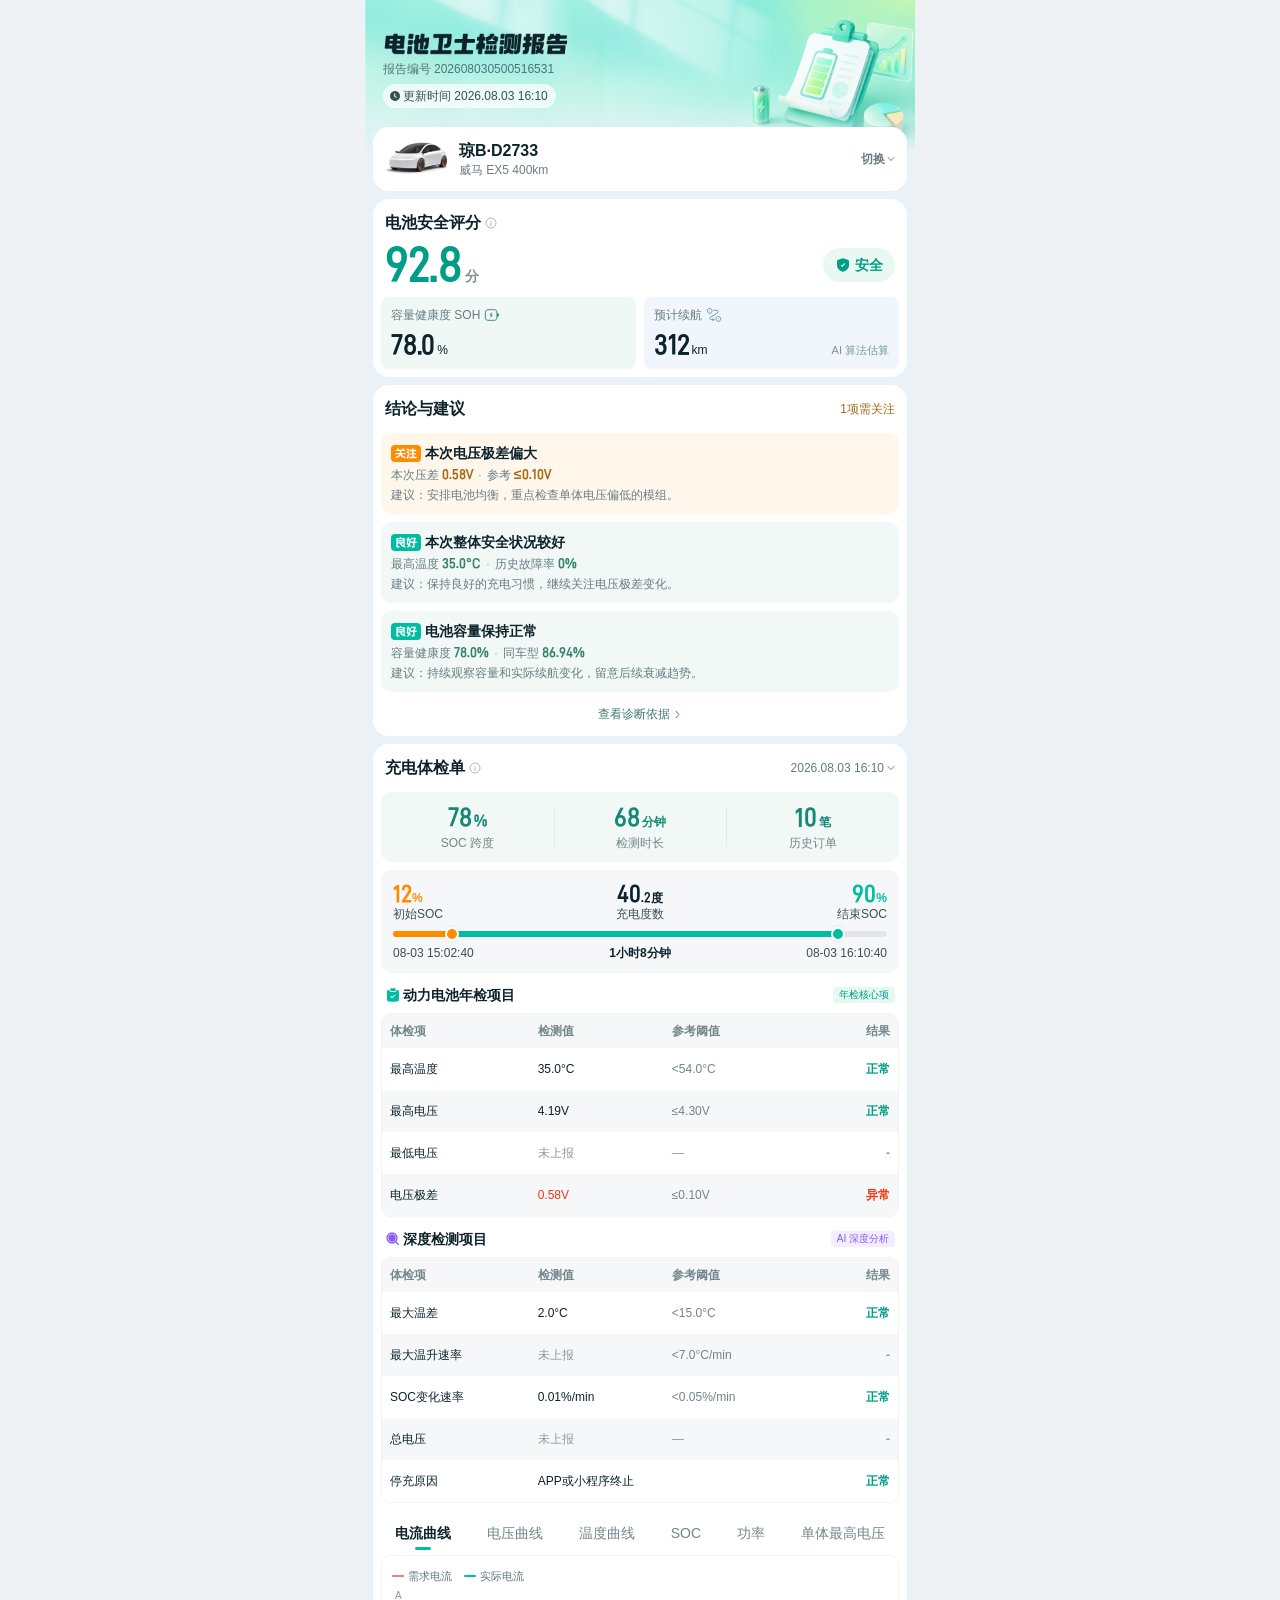
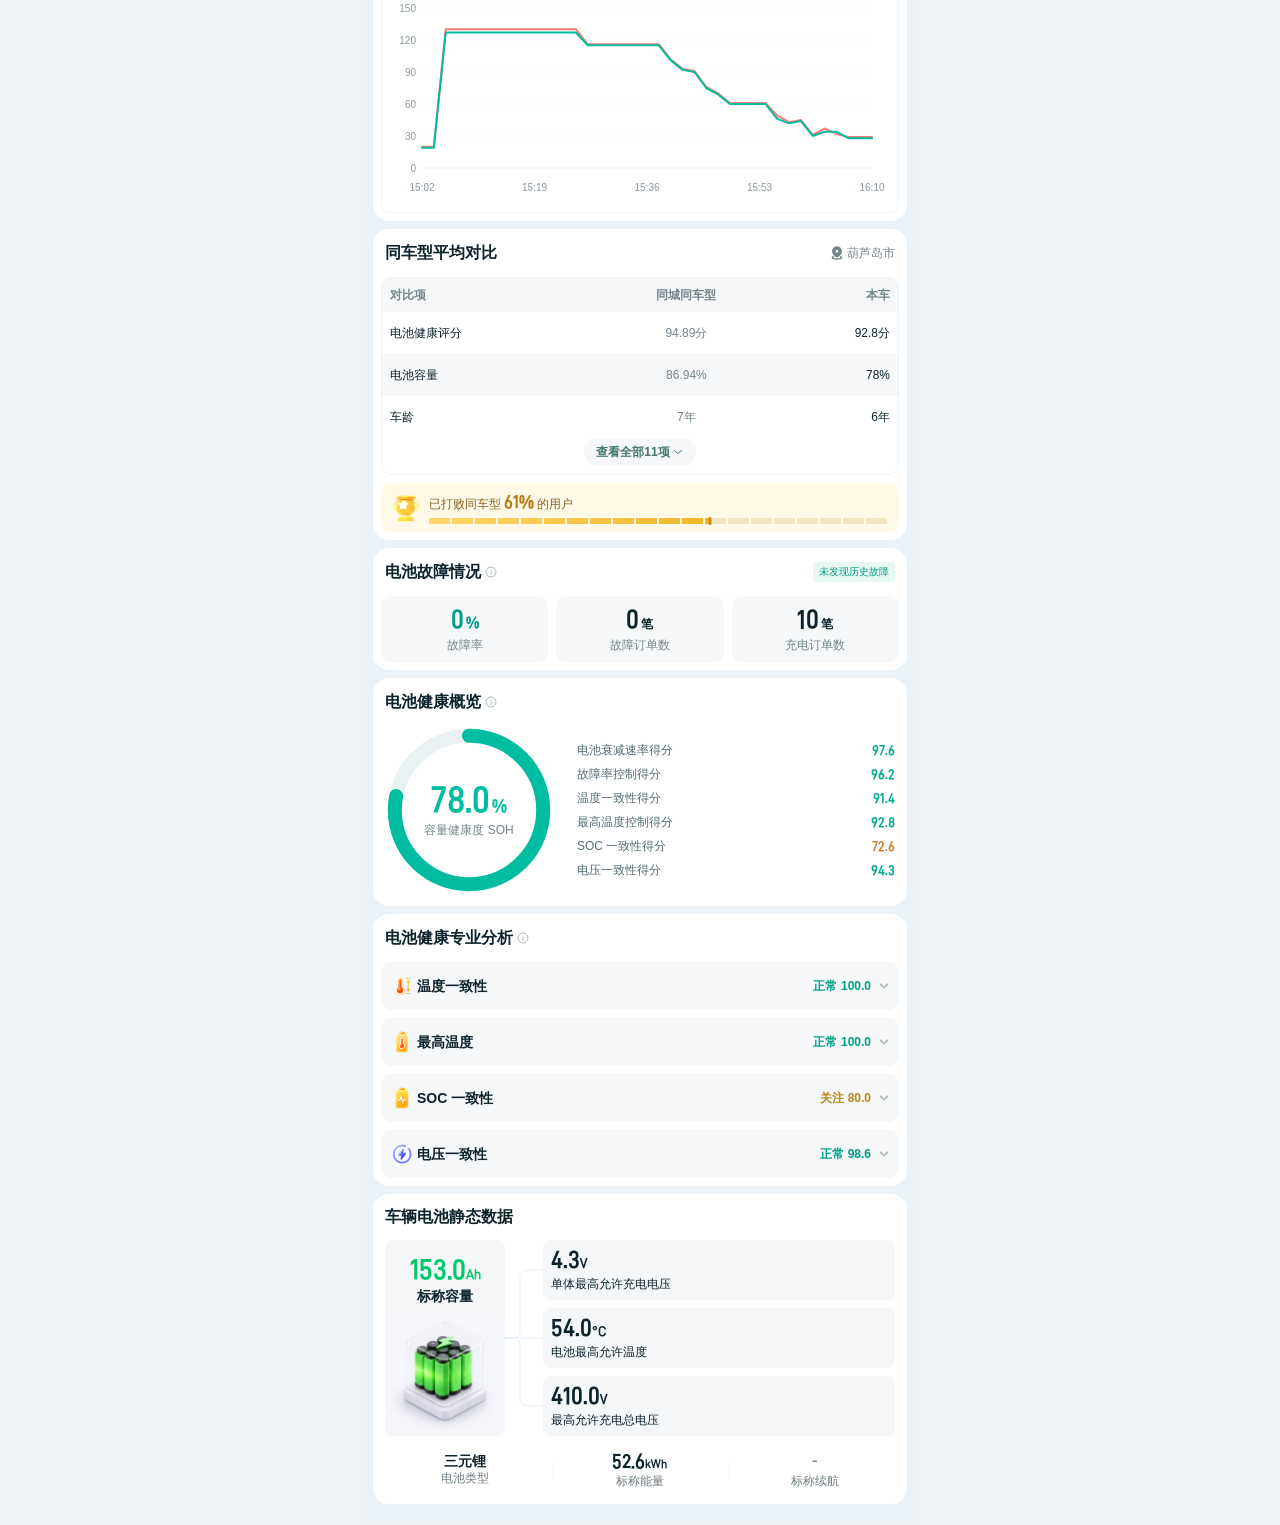
==== commit 855bd0fa: "电池检测报告页面入口与各模块结构" ====
--- a/index.html
+++ b/index.html
@@ -1,4 +1,5 @@
 <!doctype html>
+<!-- 电池检测报告入口：组织各模块结构，并加载独立样式、交互和演示数据。 -->
 <html lang="zh-CN">
   <head>
     <meta charset="utf-8" />
@@ -143,12 +144,12 @@
               aria-describedby="sohReading"
             >
               <span class="metric-heading"
-                ><img
+                ><span id="sohTitle">容量健康度 SOH</span><img
                   class="icon"
                   src="assets/battery-charge.svg"
                   alt=""
                   aria-hidden="true"
-                /><span id="sohTitle">容量健康度 SOH</span></span
+                /></span
               >
               <span class="metric-reading" id="sohReading"
                 ><span class="metric-number" id="soh">78.0</span
@@ -165,12 +166,12 @@
               aria-describedby="rangeReading"
             >
               <span class="metric-heading"
-                ><img
+                ><span id="rangeTitle">预计续航</span><img
                   class="icon"
                   src="assets/routing-2.svg"
                   alt=""
                   aria-hidden="true"
-                /><span id="rangeTitle">预计续航</span></span
+                /></span
               >
               <span class="metric-reading" id="rangeReading"
                 ><span class="metric-number" id="range">312</span
--- a/css/styles.css
+++ b/css/styles.css
@@ -529,16 +529,6 @@
     padding-left: 0;
   }
 }
-@media (prefers-reduced-motion: reduce) {
-  :where([data-battery-report]),
-:where([data-battery-report]) *,
-:where([data-battery-report]) *:before,
-:where([data-battery-report]) *:after {
-    transition: none !important;
-    scroll-behavior: auto !important;
-  }
-}
-
 /* 抽屉统一动效：打开时从底部滑入，关闭结束后再退出原生模态层。 */
 :where([data-battery-report]) .sheet[open] {
   animation: bg-sheet-enter var(--bg-sheet-enter-duration) var(--bg-sheet-enter-easing) both;
@@ -601,13 +591,6 @@
     opacity: 0;
   }
 }
-@media (prefers-reduced-motion: reduce) {
-  :where([data-battery-report]) .sheet[open],
-:where([data-battery-report]) .sheet[open]::backdrop {
-    animation: none !important;
-  }
-}
-
 /* Figma 292:1135：标题 (18,33)，三行间距 6px，更新时间容器圆角 38px；车辆图片区 66×40，内容区左右 8px。 */
 :where([data-battery-report]) .brand-copy {
   position: absolute;
--- a/css/professional-analysis.css
+++ b/css/professional-analysis.css
@@ -226,9 +226,3 @@
     font-size: 10px;
   }
 }
-@media (prefers-reduced-motion: reduce) {
-  :where([data-battery-report]) .professional-panel,
-:where([data-battery-report]) .professional-chevron {
-    transition: none;
-  }
-}
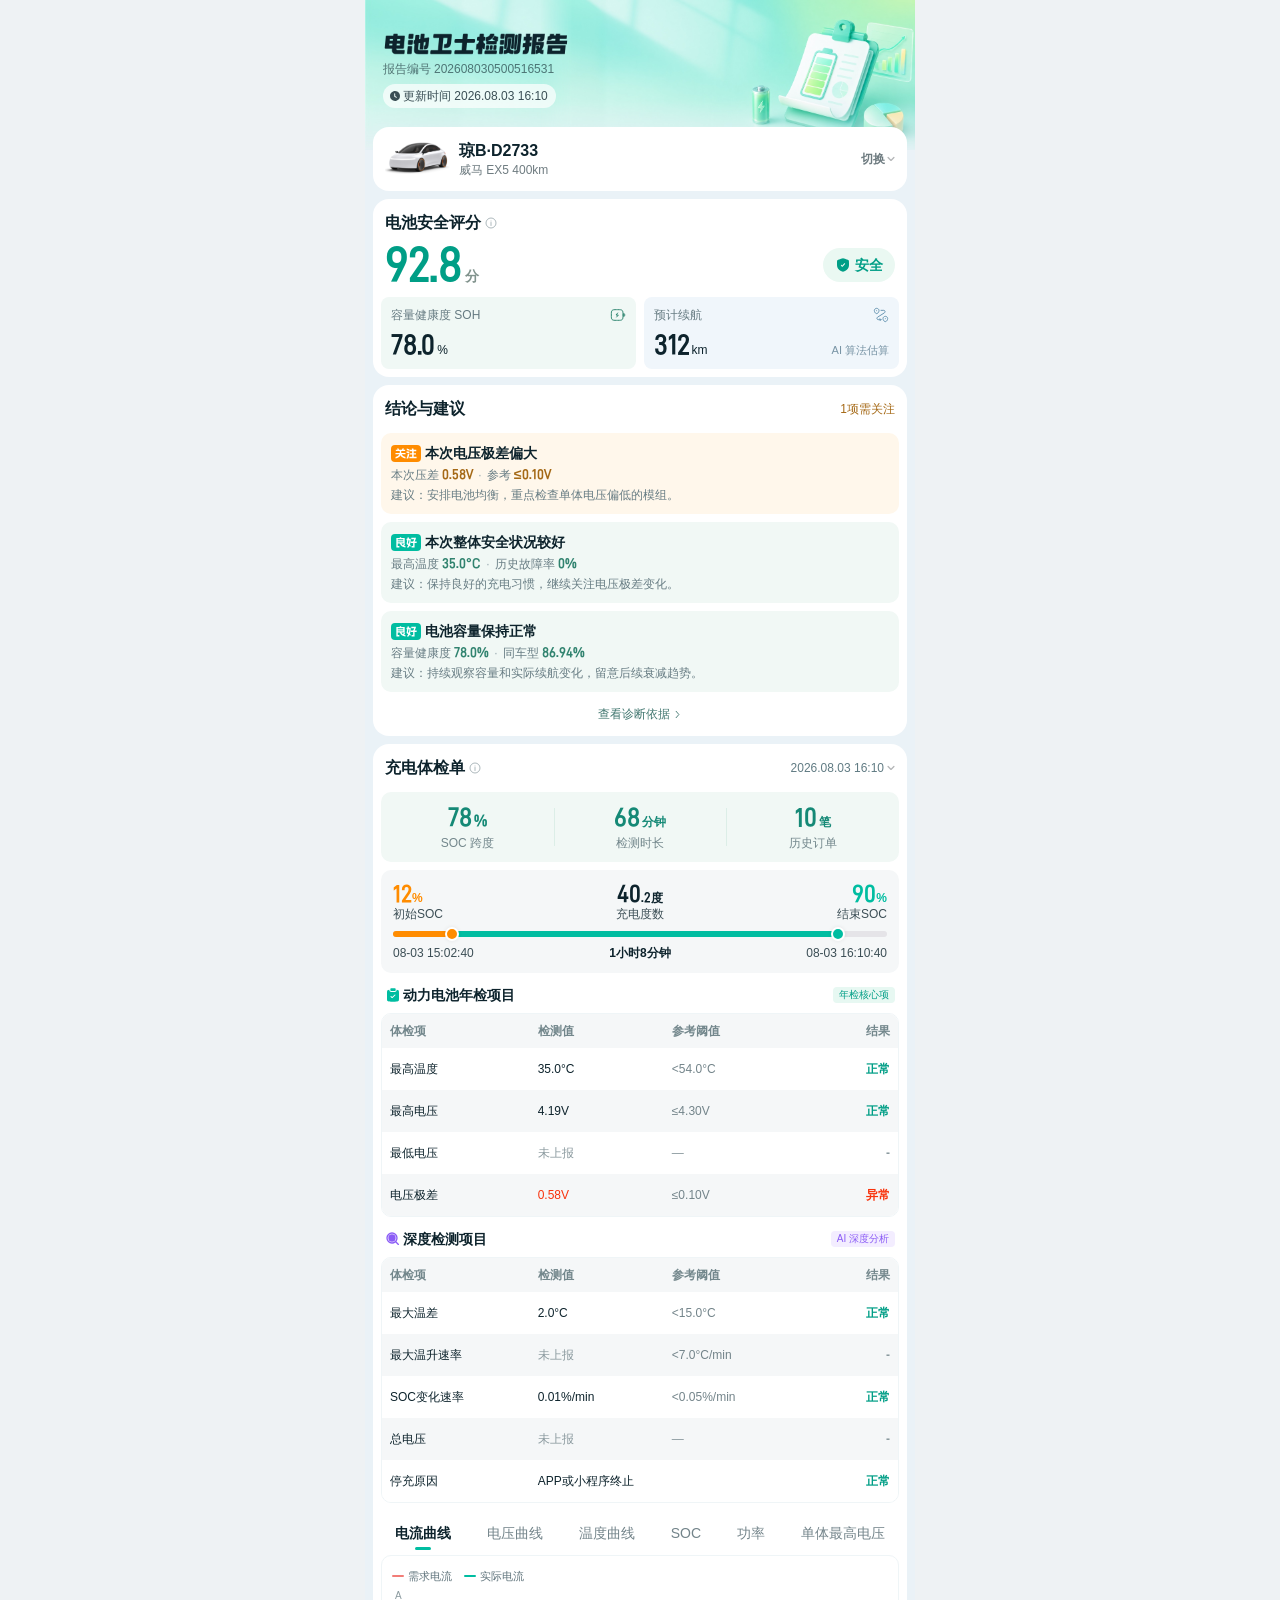
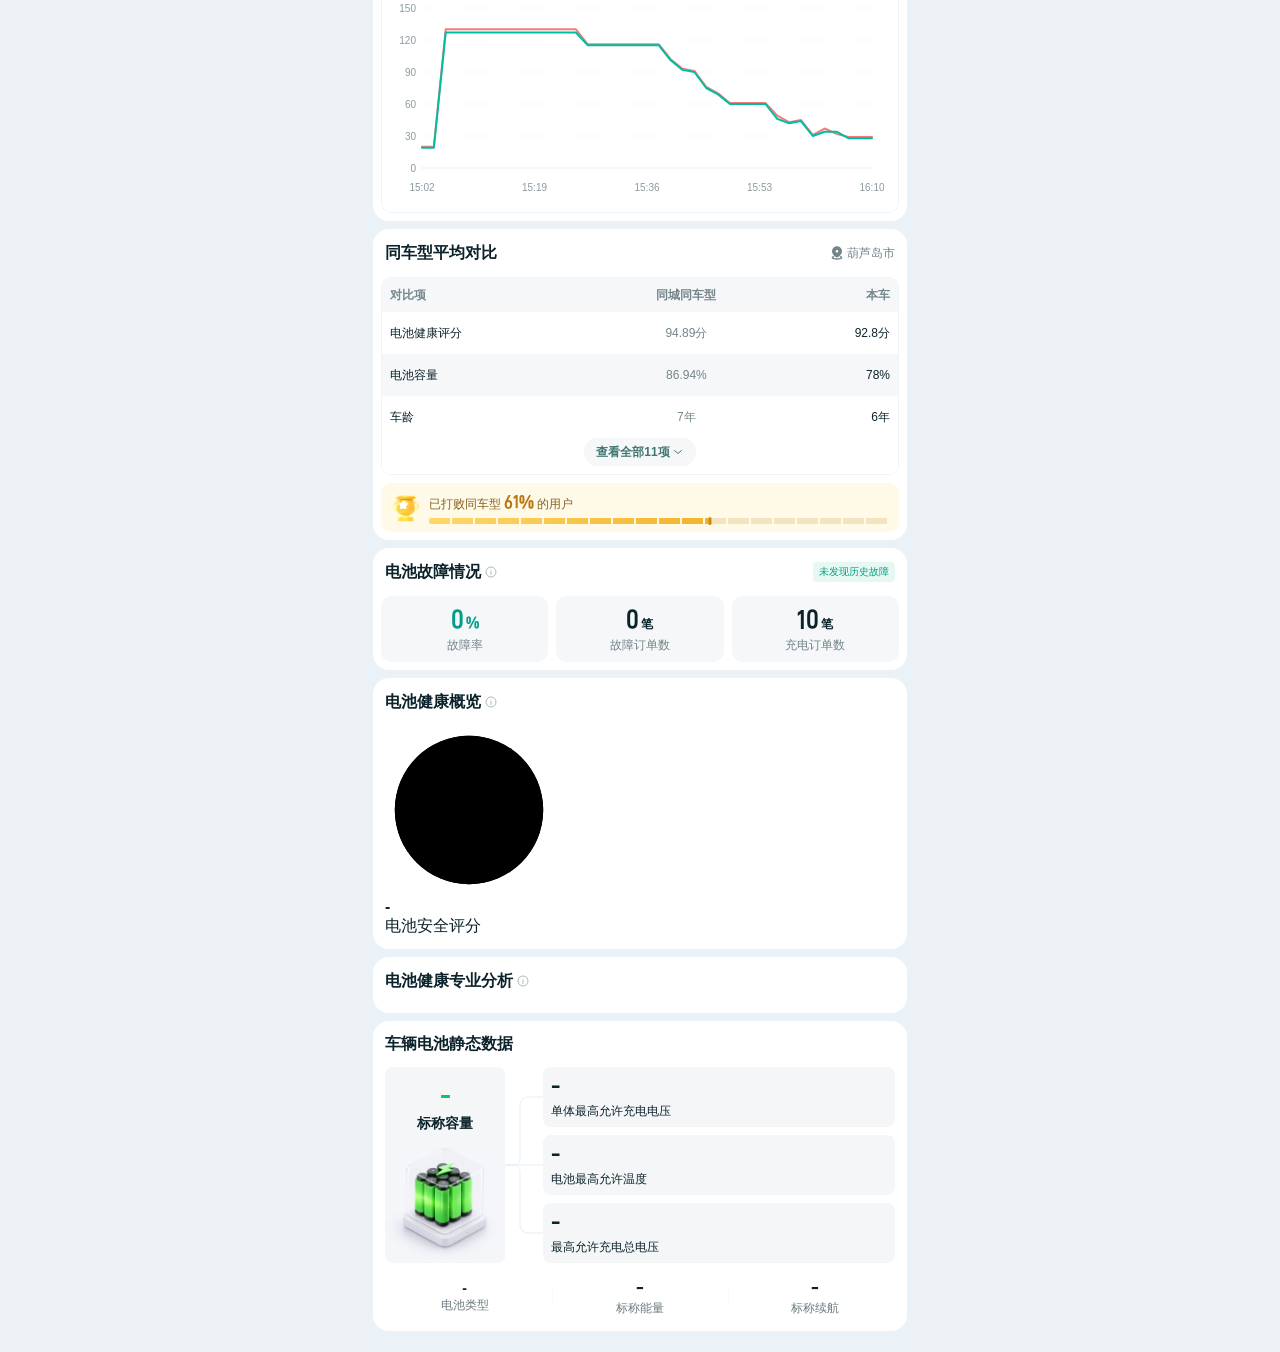
==== commit f2e8eb3d: "电池检测报告页面入口与各模块结构" ====
--- a/index.html
+++ b/index.html
@@ -598,14 +598,14 @@
             ><img class="icon" src="assets/info-circle.svg" alt="" aria-hidden="true" /></button>
           </header>
           <div class="battery-health-content">
-            <div class="health-capacity" id="healthCapacityGauge" role="img" aria-label="容量健康度 SOH，暂无数据">
-              <svg class="health-capacity-ring" viewBox="0 0 120 120" aria-hidden="true">
-                <circle class="health-capacity-track" cx="60" cy="60" r="53" />
-                <circle class="health-capacity-progress" id="healthCapacityProgress" cx="60" cy="60" r="53" pathLength="100" stroke-dasharray="0 100" transform="rotate(-90 60 60)" />
+            <div class="health-safety" id="healthSafetyGauge" role="img" aria-label="电池安全评分，暂无数据">
+              <svg class="health-safety-ring" viewBox="0 0 120 120" aria-hidden="true">
+                <circle class="health-safety-track" cx="60" cy="60" r="53" />
+                <circle class="health-safety-progress" id="healthSafetyProgress" cx="60" cy="60" r="53" pathLength="100" stroke-dasharray="0 100" transform="rotate(-90 60 60)" />
               </svg>
-              <div class="health-capacity-reading" aria-hidden="true">
-                <div class="health-capacity-value"><strong id="healthCapacityValue">-</strong><span class="health-capacity-unit" id="healthCapacityUnit"></span></div>
-                <span>容量健康度 SOH</span>
+              <div class="health-safety-reading" aria-hidden="true">
+                <div class="health-safety-value"><strong id="healthSafetyValue">-</strong><span class="health-safety-unit" id="healthSafetyUnit"></span></div>
+                <span>电池安全评分</span>
               </div>
             </div>
             <dl class="health-dimensions-list" id="healthDimensionsList" aria-label="分项评分，满分100分"></dl>
--- a/css/styles.css
+++ b/css/styles.css
@@ -296,8 +296,10 @@
   white-space: nowrap;
 }
 :where([data-battery-report]) .metric-heading > .icon {
+  flex: none;
   width: 16px;
   height: 16px;
+  margin-left: auto;
 }
 :where([data-battery-report]) .soh .metric-heading > .icon {
   color: #328873;
@@ -668,11 +670,16 @@
 :where([data-battery-report]) .conclusions-summary {
   font-size: 12px;
   line-height: 20px;
-  color: #a46a18;
-  white-space: nowrap;
-}
-:where([data-battery-report]) .conclusions-summary[data-level="severe"] {
-  color: #d9425c;
+  white-space: nowrap;
+}
+:where([data-battery-report]) .conclusions-summary-item[data-level="attention"] {
+  color: #a56916;
+}
+:where([data-battery-report]) .conclusions-summary-item[data-level="severe"] {
+  color: #d4425b;
+}
+:where([data-battery-report]) .conclusions-summary-separator {
+  color: var(--muted);
 }
 :where([data-battery-report]) .conclusions-summary[hidden],
 :where([data-battery-report]) .conclusions-demo[hidden] {
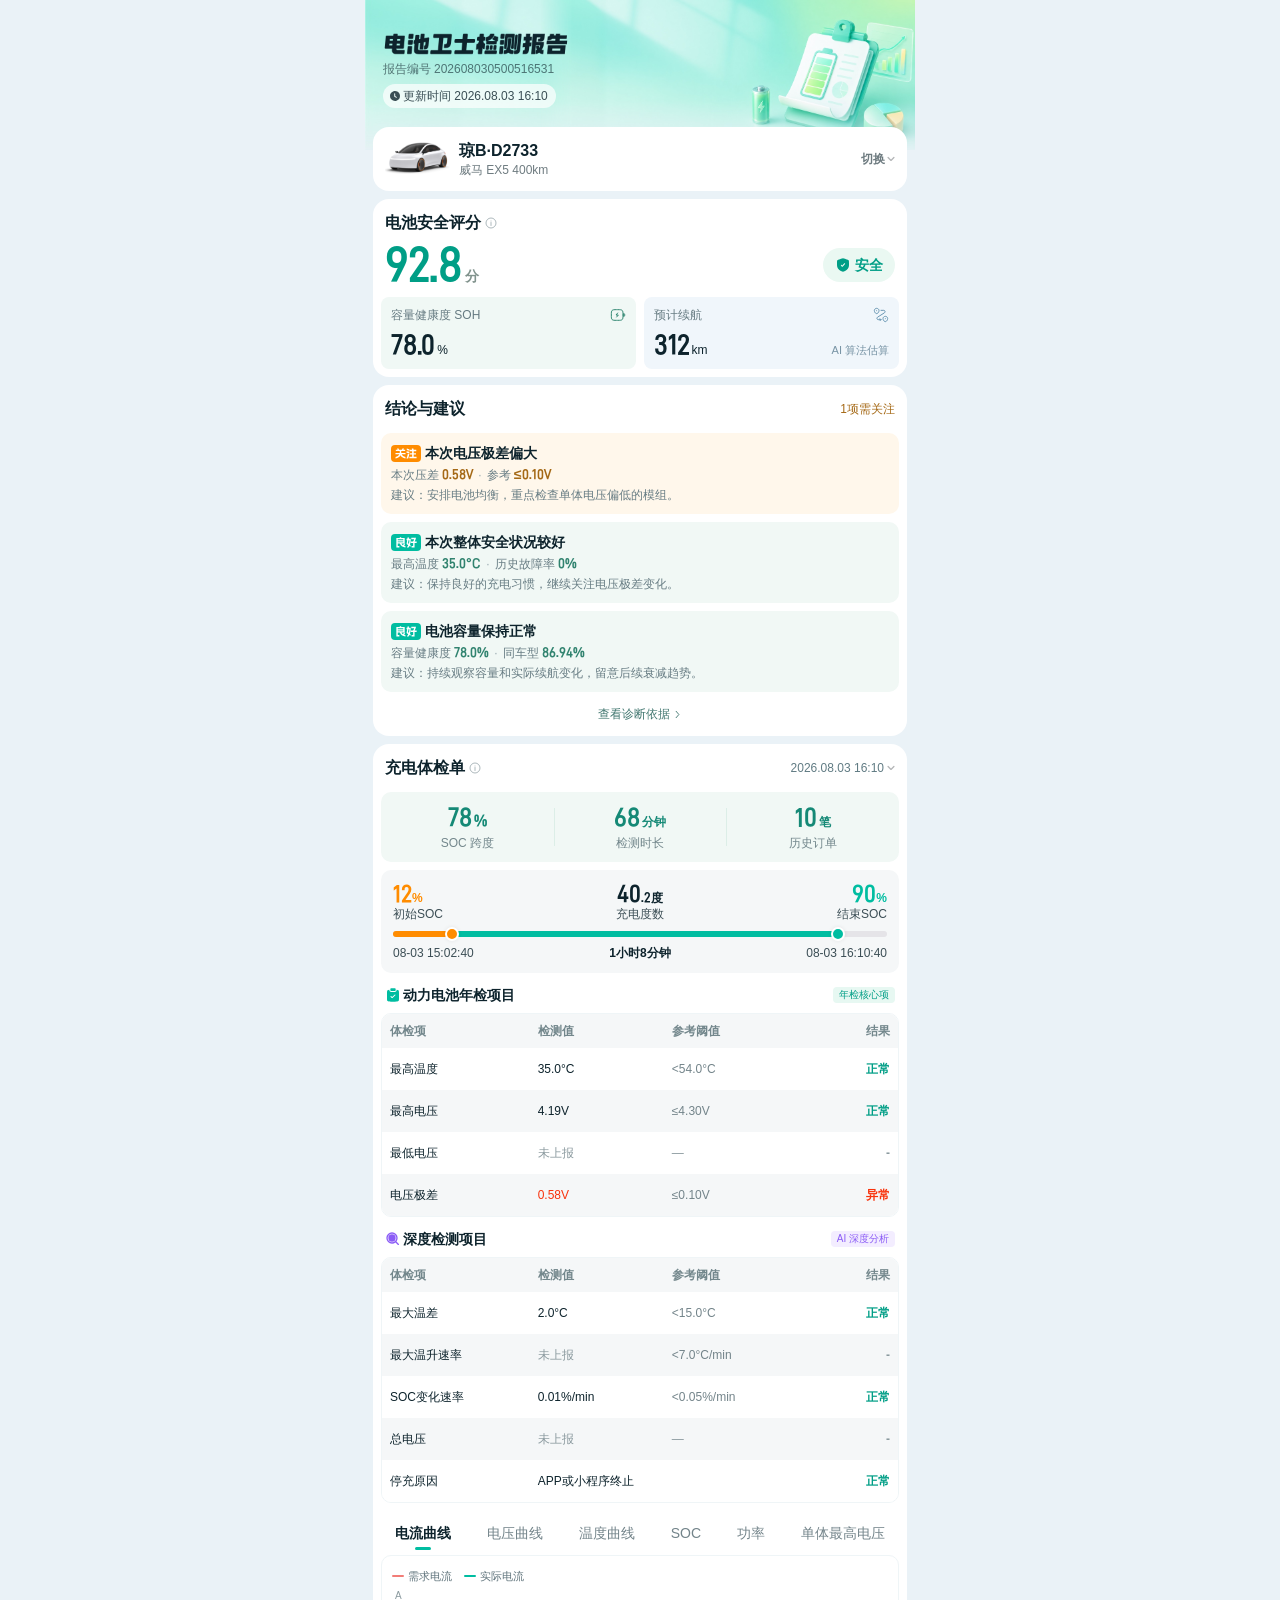
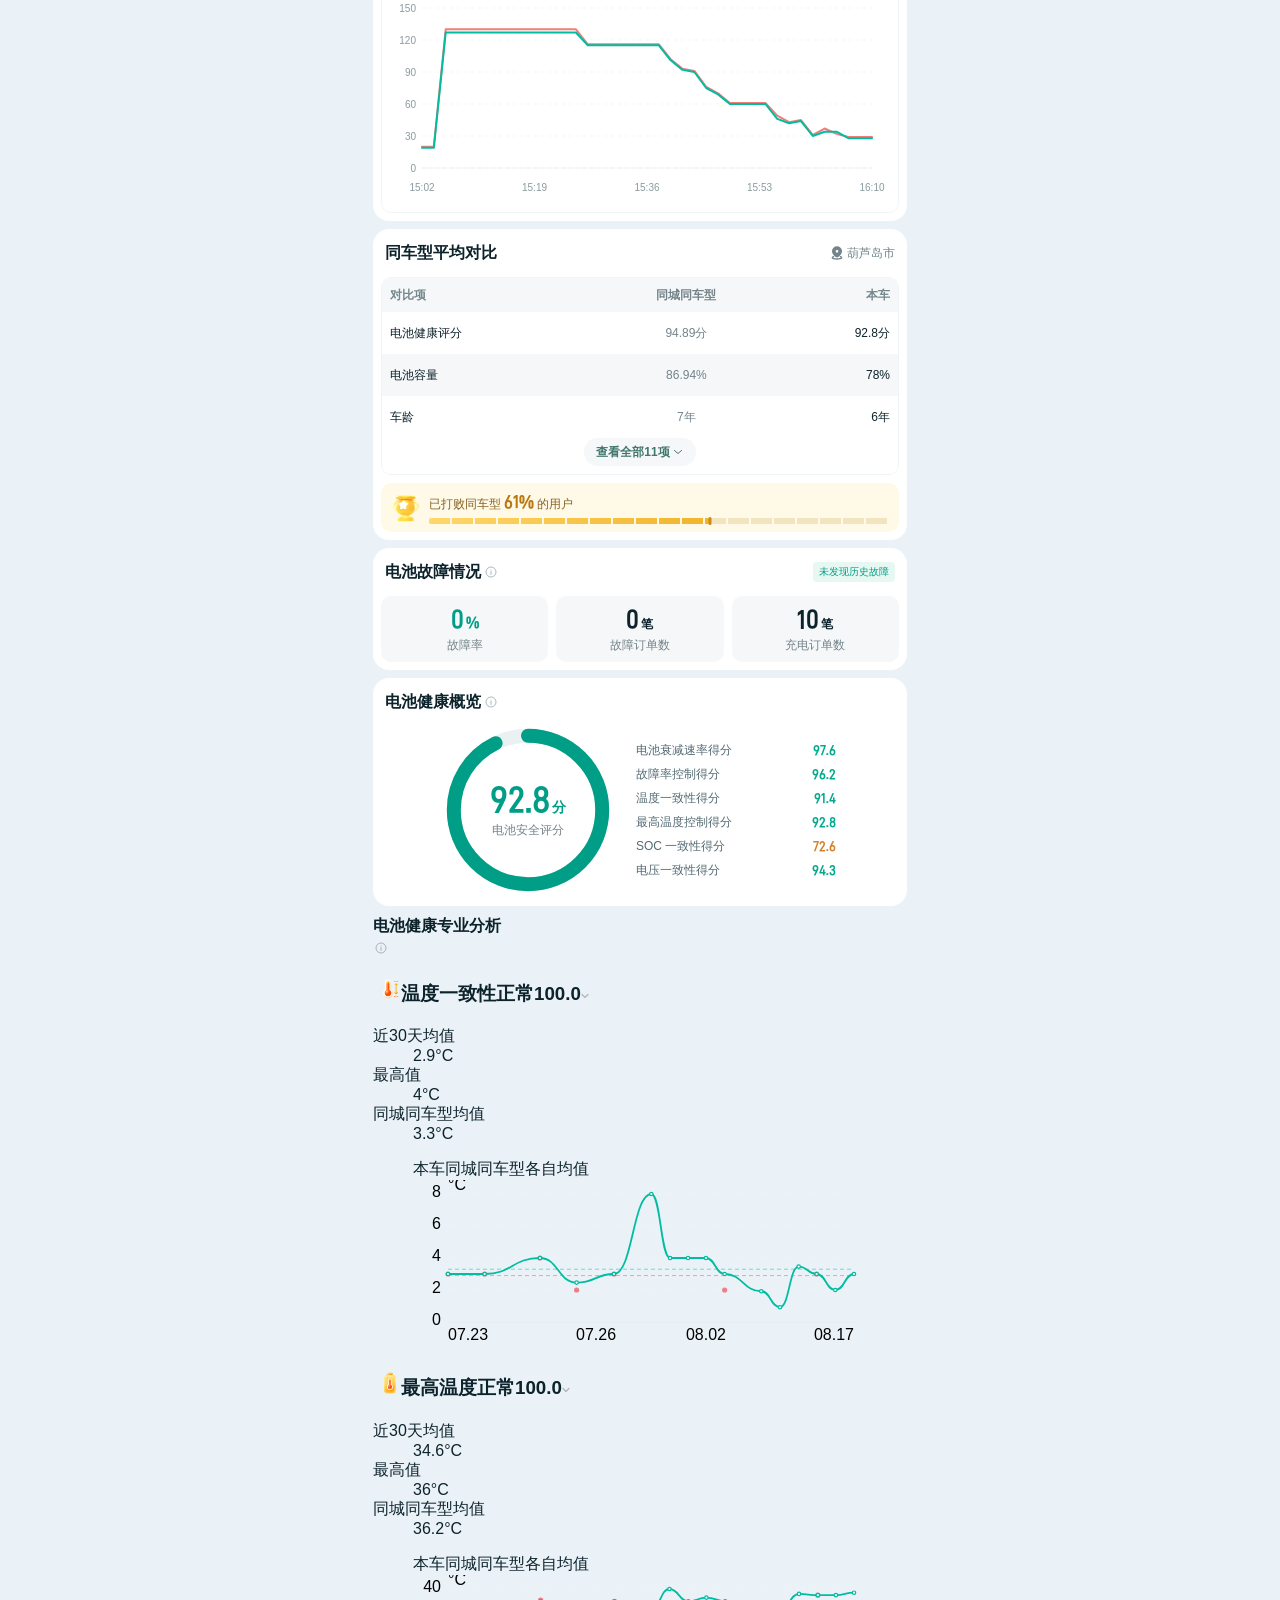
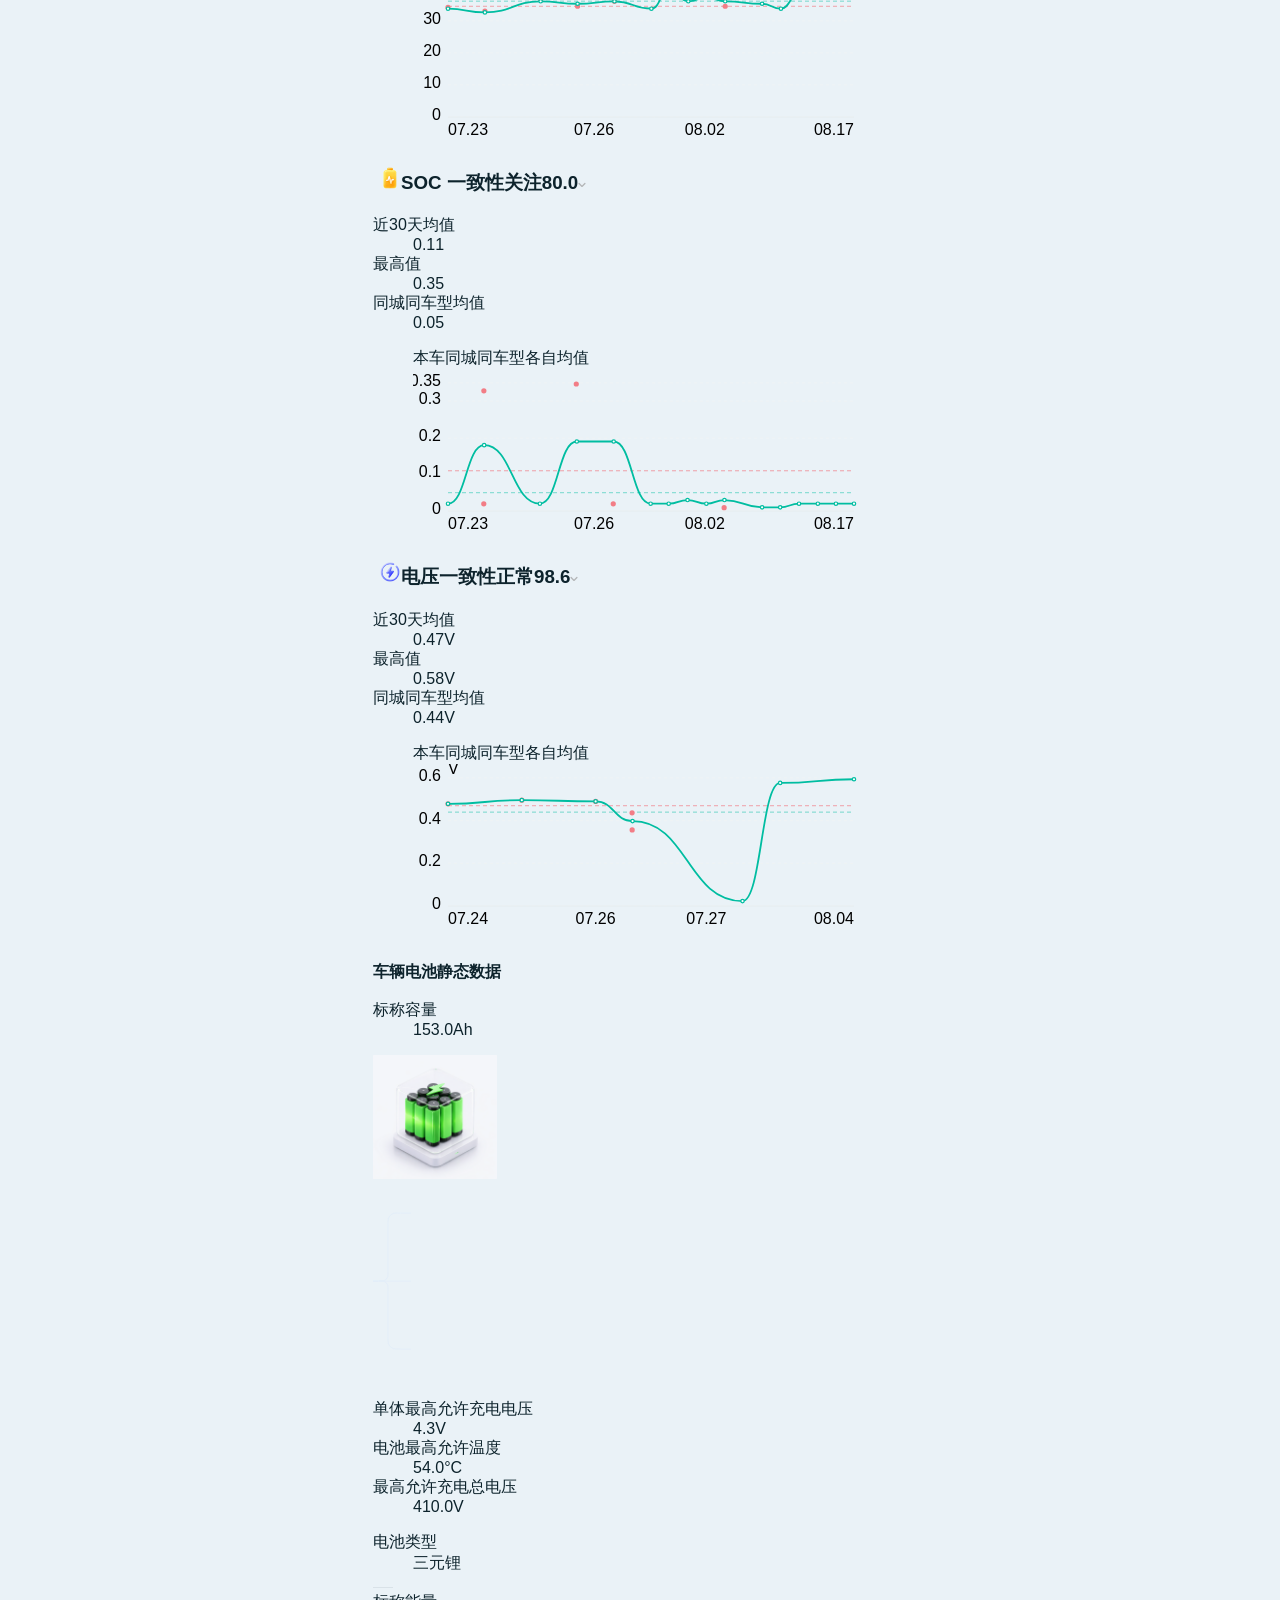
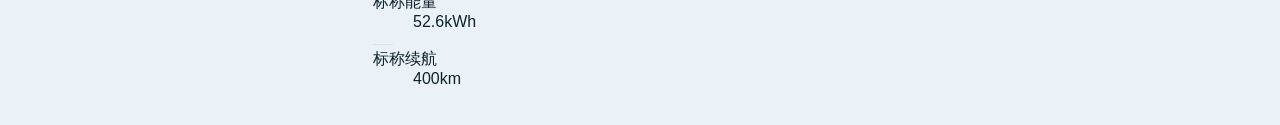
==== commit b9a40e33: "电池检测报告页面入口与各模块结构" ====
--- a/index.html
+++ b/index.html
@@ -11,8 +11,6 @@
     <title>电池卫士 · 电池报告</title>
     <link rel="stylesheet" href="demo/page.css" />
     <link rel="stylesheet" href="css/styles.css" />
-    <link rel="stylesheet" href="css/professional-analysis.css" />
-    <link rel="stylesheet" href="css/battery-basics.css" />
     <script src="js/ui.js" defer></script>
     <script src="js/chart-theme.js" defer></script>
     <script src="demo/data.js" defer></script>
--- a/demo/page.css
+++ b/demo/page.css
@@ -1,3 +1,3 @@
 /* 独立演示页的宿主样式，嵌入已有项目时不要引入。 */
-body { margin: 0; background: #eef2f4; }
-@media (max-width: 480px) { body { background: #eaf2f7; } }
+html, body { background: #eaf2f7; }
+body { margin: 0; }
--- a/css/styles.css
+++ b/css/styles.css
@@ -32,7 +32,7 @@
 :where([data-battery-report]) {
   margin: 0;
   color: var(--ink);
-  background: #eef2f4;
+  background: var(--bg);
   font-family:
     -apple-system, BlinkMacSystemFont, "PingFang SC", "Microsoft YaHei",
     sans-serif;
@@ -1534,7 +1534,7 @@
   font-weight: 400;
 }
 
-/* 健康概览：左侧容量圆环，右侧六项评分；图形均由代码绘制。 */
+/* 健康概览：左侧安全评分圆环，右侧六项评分；整组限制宽度，保持名称与分数邻近。 */
 :where([data-battery-report]) .battery-health {
   min-width: 0;
   border-radius: 16px;
@@ -1549,35 +1549,44 @@
 }
 :where([data-battery-report]) .battery-health-content {
   display: grid;
-  grid-template-columns: clamp(128px, 38vw, 168px) minmax(0, 1fr);
+  grid-template-columns: minmax(0, 168fr) minmax(136px, 200fr);
   align-items: center;
   gap: 24px;
+  width: 100%;
+  max-width: 416px;
+  margin: 0 auto;
   padding: 0 var(--content-inset) var(--content-inset);
 }
-:where([data-battery-report]) .health-capacity {
+:where([data-battery-report]) .health-safety {
   position: relative;
   width: 100%;
   aspect-ratio: 1;
-  color: #00bda1;
-}
-:where([data-battery-report]) .health-capacity-ring {
+  color: var(--green);
+}
+:where([data-battery-report]) .health-safety[data-state="watch"] {
+  color: #ce8917;
+}
+:where([data-battery-report]) .health-safety[data-state="risk"] {
+  color: var(--red);
+}
+:where([data-battery-report]) .health-safety-ring {
   display: block;
   width: 100%;
   height: 100%;
   fill: none;
   stroke-width: 10;
 }
-:where([data-battery-report]) .health-capacity-track {
+:where([data-battery-report]) .health-safety-track {
   stroke: #eaf1f3;
 }
-:where([data-battery-report]) .health-capacity-progress {
+:where([data-battery-report]) .health-safety-progress {
   stroke: currentColor;
   stroke-linecap: round;
 }
-:where([data-battery-report]) .health-capacity-progress[stroke-dasharray="0 100"] {
+:where([data-battery-report]) .health-safety-progress[stroke-dasharray="0 100"] {
   visibility: hidden;
 }
-:where([data-battery-report]) .health-capacity-reading {
+:where([data-battery-report]) .health-safety-reading {
   position: absolute;
   inset: 0;
   display: flex;
@@ -1586,24 +1595,27 @@
   justify-content: center;
   gap: 2px;
 }
-:where([data-battery-report]) .health-capacity-reading strong {
+:where([data-battery-report]) .health-safety-reading strong {
   font: 600 36px/38px BatteryGuardianDIN, sans-serif;
 }
-:where([data-battery-report]) .health-capacity-value {
+:where([data-battery-report]) .health-safety-value {
   display: flex;
   align-items: baseline;
   gap: 2px;
 }
-:where([data-battery-report]) .health-capacity-unit {
-  font: 600 18px/20px BatteryGuardianDIN, sans-serif;
-}
-:where([data-battery-report]) .health-capacity-reading > span {
+:where([data-battery-report]) .health-safety-unit {
+  font-family: inherit;
+  font-size: 14px;
+  line-height: 20px;
+  font-weight: 600;
+}
+:where([data-battery-report]) .health-safety-reading > span {
   font-size: 12px;
   line-height: 18px;
   color: #73848a;
   white-space: nowrap;
 }
-:where([data-battery-report]) .health-capacity[data-missing="true"] strong {
+:where([data-battery-report]) .health-safety[data-missing="true"] strong {
   font-family: inherit;
   font-size: 28px;
   font-weight: 400;
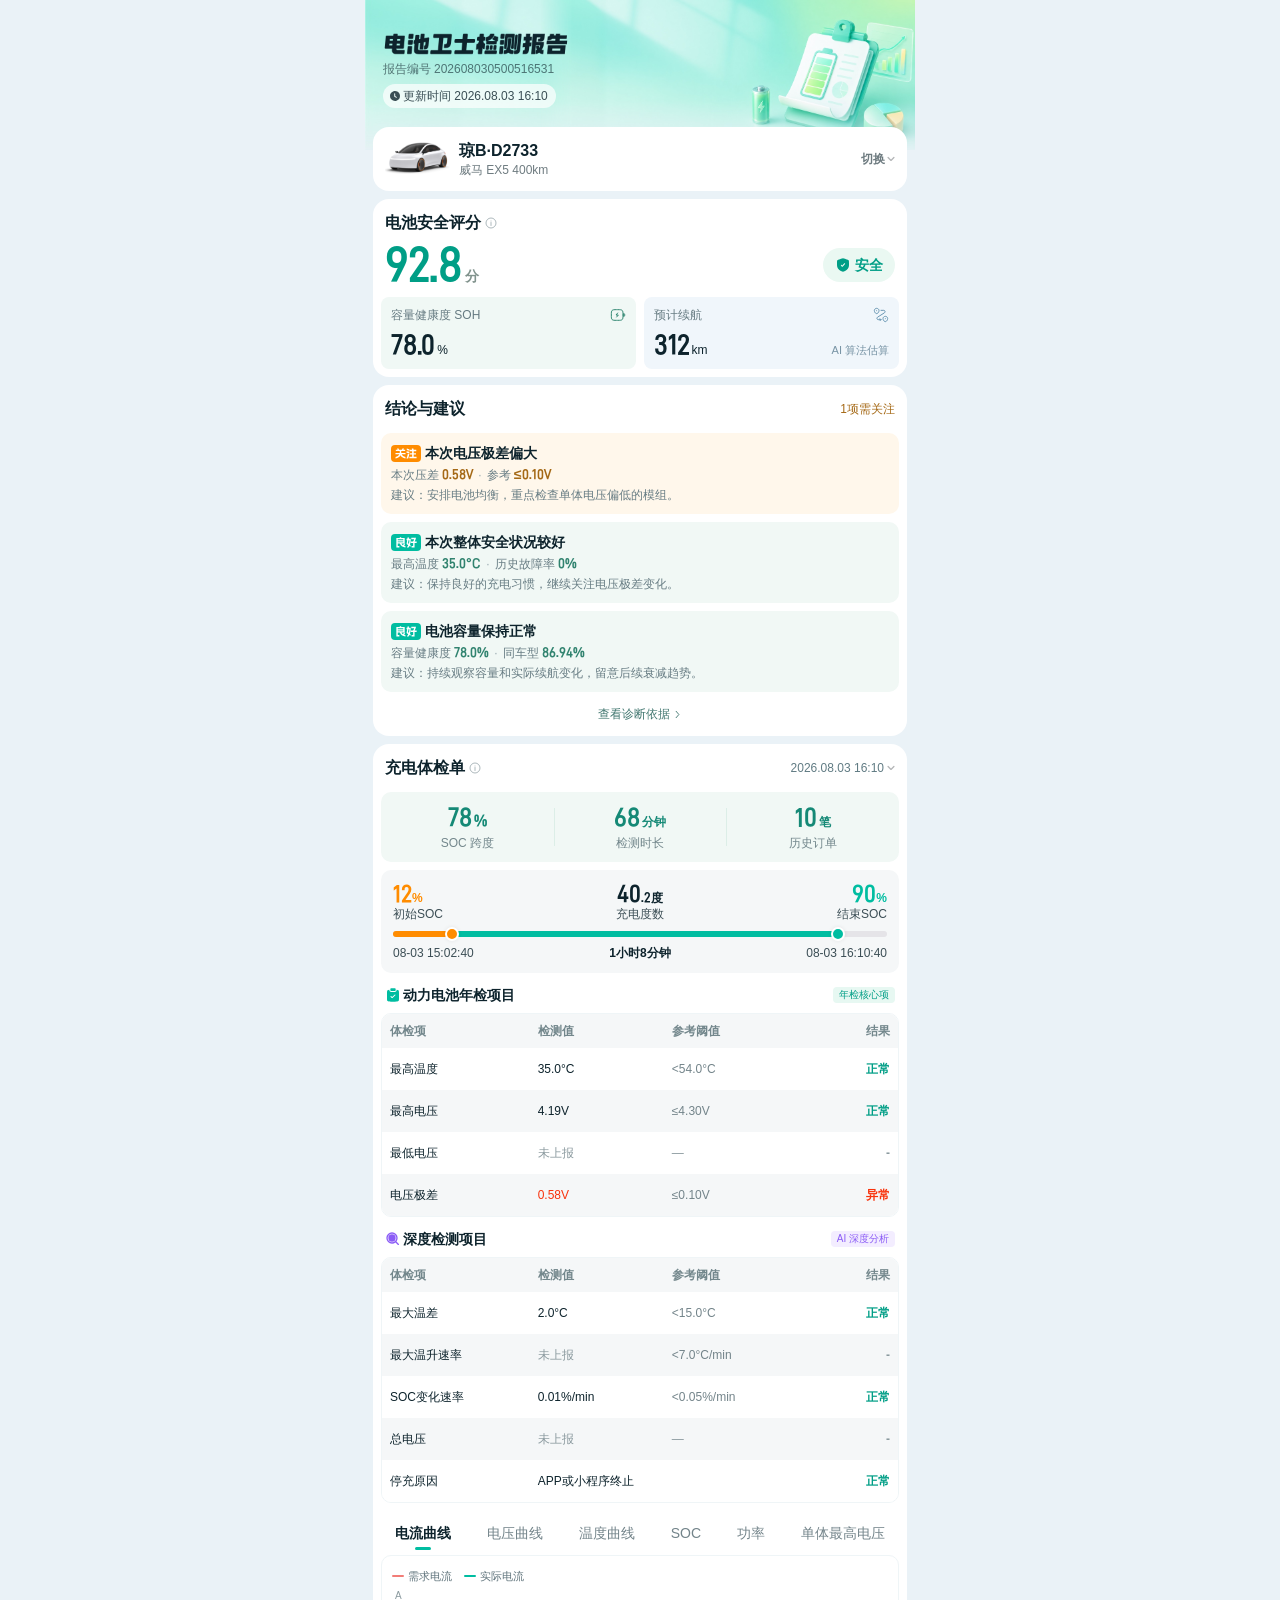
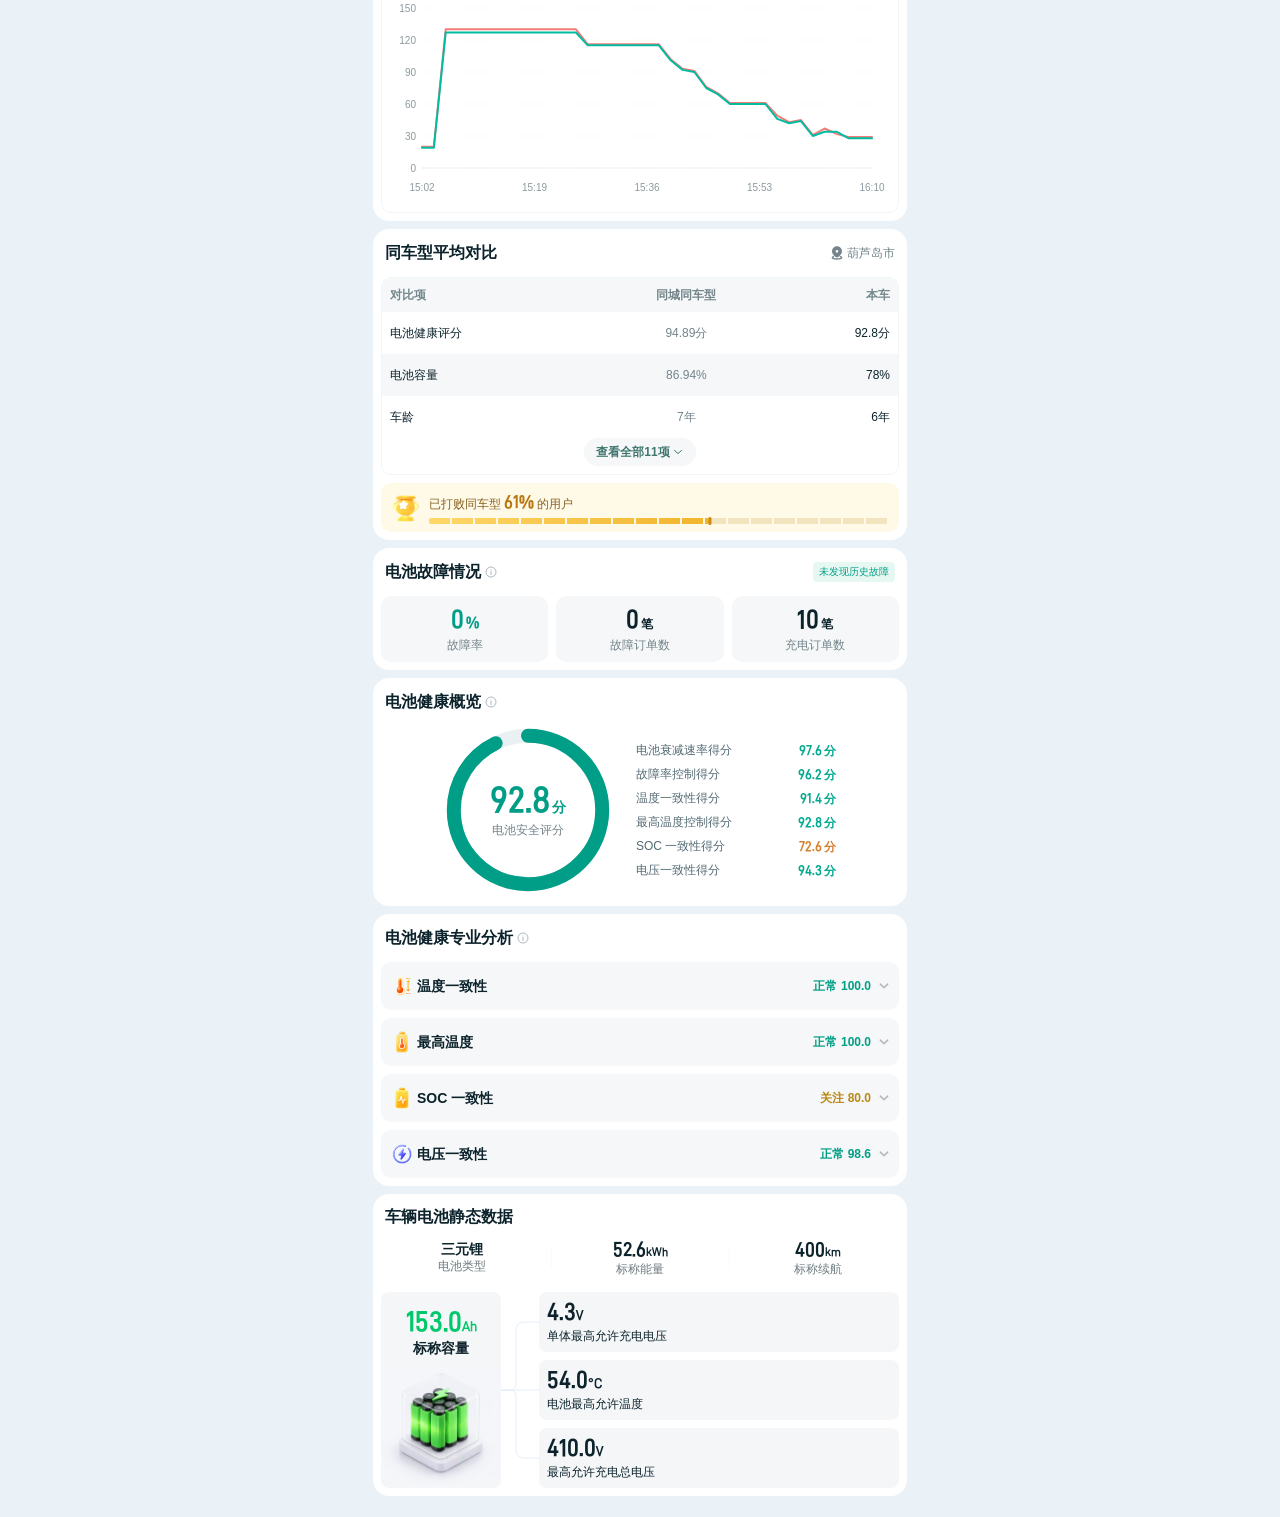
==== commit 036dfbc1: "完整报告页面入口与各模块结构参考" ====
--- a/index.html
+++ b/index.html
@@ -621,6 +621,11 @@
             <h2 class="section-heading" id="batteryBasicsTitle">车辆电池静态数据</h2>
           </header>
           <div class="battery-basics-content">
+            <dl class="battery-basics-specs">
+              <div class="battery-basics-spec"><dt>电池类型</dt><dd class="battery-basics-type" id="basicBatteryType">-</dd><img class="battery-basics-divider" src="assets/battery-spec-divider.svg" width="20" height="1" alt="" aria-hidden="true" /></div>
+              <div class="battery-basics-spec"><dt>标称能量</dt><dd><span id="basicNominalEnergy">-</span><span class="battery-basics-spec-unit" id="basicNominalEnergyUnit"></span></dd><img class="battery-basics-divider" src="assets/battery-spec-divider.svg" width="20" height="1" alt="" aria-hidden="true" /></div>
+              <div class="battery-basics-spec"><dt>标称续航</dt><dd><span id="basicNominalRange">-</span><span class="battery-basics-spec-unit" id="basicNominalRangeUnit"></span></dd></div>
+            </dl>
             <div class="battery-basics-main">
               <div class="battery-basics-capacity">
                 <dl class="battery-basics-capacity-reading">
@@ -636,11 +641,6 @@
                 <div class="battery-basics-limit"><dt>最高允许充电总电压</dt><dd><span id="basicTotalVoltage">-</span><span class="battery-basics-limit-unit" id="basicTotalVoltageUnit"></span></dd></div>
               </dl>
             </div>
-            <dl class="battery-basics-specs">
-              <div class="battery-basics-spec"><dt>电池类型</dt><dd class="battery-basics-type" id="basicBatteryType">-</dd><img class="battery-basics-divider" src="assets/battery-spec-divider.svg" width="20" height="1" alt="" aria-hidden="true" /></div>
-              <div class="battery-basics-spec"><dt>标称能量</dt><dd><span id="basicNominalEnergy">-</span><span class="battery-basics-spec-unit" id="basicNominalEnergyUnit"></span></dd><img class="battery-basics-divider" src="assets/battery-spec-divider.svg" width="20" height="1" alt="" aria-hidden="true" /></div>
-              <div class="battery-basics-spec"><dt>标称续航</dt><dd><span id="basicNominalRange">-</span><span class="battery-basics-spec-unit" id="basicNominalRangeUnit"></span></dd></div>
-            </dl>
           </div>
         </section>
       </main>
--- a/css/styles.css
+++ b/css/styles.css
@@ -1,3 +1,4 @@
+/* 通用样式与报告主要板块 */
 @font-face {
   font-family: BatteryGuardianDIN;
   src: url("../assets/din-semibold.woff2?v=b89597077004") format("woff2");
@@ -1549,7 +1550,7 @@
 }
 :where([data-battery-report]) .battery-health-content {
   display: grid;
-  grid-template-columns: minmax(0, 168fr) minmax(136px, 200fr);
+  grid-template-columns: minmax(0, 168fr) minmax(154px, 200fr);
   align-items: center;
   gap: 24px;
   width: 100%;
@@ -1645,12 +1646,19 @@
   display: flex;
   align-items: baseline;
   justify-content: flex-end;
+  gap: 2px;
   margin: 0;
   color: var(--health-level-color);
   white-space: nowrap;
 }
 :where([data-battery-report]) .health-score-reading strong {
   font: 600 14px/20px BatteryGuardianDIN, sans-serif;
+}
+:where([data-battery-report]) .health-score-unit {
+  font-family: inherit;
+  font-size: 12px;
+  font-weight: 600;
+  line-height: 18px;
 }
 :where([data-battery-report]) .health-dimension[data-level="attention"] {
   --health-level-color: #b98816;
@@ -1668,6 +1676,21 @@
   font-family: inherit;
   font-size: 14px;
   font-weight: 400;
+}
+
+/* 窄屏为右侧分数单位留出空间，圆环文字同步缩小以保持在环内。 */
+@media (max-width: 359px) {
+  :where([data-battery-report]) .health-safety-reading strong {
+    font-size: 28px;
+    line-height: 32px;
+  }
+  :where([data-battery-report]) .health-safety-reading > span {
+    font-size: 10px;
+    line-height: 16px;
+  }
+  :where([data-battery-report]) .health-safety-unit {
+    font-size: 12px;
+  }
 }
 
 /* 充电曲线：Tab 始终单行，宽度不足时横滑；坐标轴使用系统字体。 */
@@ -1836,3 +1859,405 @@
 :where([data-battery-report]) .conclusions-list {
   display: contents;
 }
+
+/* 电池健康专业分析 */
+/* 独立专业分析卡片：默认折叠，标题及数据遵循报告的字号与间距规范。 */
+:where([data-battery-report]) .professional-analysis {
+  min-width: 0;
+  border-radius: 16px;
+  background: #fff;
+  overflow: hidden;
+}
+:where([data-battery-report]) .professional-analysis-head {
+  display: flex;
+  align-items: center;
+  gap: 2px;
+  padding: var(--content-inset);
+}
+:where([data-battery-report]) .professional-analysis-list {
+  display: grid;
+  gap: 8px;
+  padding: 0 var(--nested-inset) var(--nested-inset);
+}
+:where([data-battery-report]) .professional-item {
+  --professional-status: #009e86;
+  min-width: 0;
+  border-radius: 10px;
+  background: #f5f7f8;
+  overflow: hidden;
+}
+:where([data-battery-report]) .professional-item-heading {
+  margin: 0;
+  font-size: 14px;
+  line-height: 20px;
+}
+:where([data-battery-report]) .professional-toggle {
+  display: flex;
+  align-items: center;
+  gap: 8px;
+  width: 100%;
+  min-height: 48px;
+  padding: 10px;
+  text-align: left;
+}
+:where([data-battery-report]) .professional-item-name {
+  display: flex;
+  align-items: center;
+  gap: 4px;
+  flex: 1;
+  min-width: 0;
+  font-weight: 600;
+  white-space: nowrap;
+}
+:where([data-battery-report]) .professional-item-icon {
+  display: block;
+  flex: none;
+  width: 22px;
+  height: 22px;
+  object-fit: contain;
+}
+:where([data-battery-report]) .professional-score {
+  display: flex;
+  align-items: center;
+  gap: 4px;
+  color: var(--professional-status);
+  font-size: 12px;
+  line-height: 18px;
+  font-weight: 600;
+  white-space: nowrap;
+}
+:where([data-battery-report]) .professional-score strong {
+  font: inherit;
+}
+:where([data-battery-report]) .professional-chevron {
+  display: block;
+  flex: none;
+  width: 10px;
+  height: 10px;
+  transition: transform 220ms ease;
+}
+:where([data-battery-report]) .professional-toggle[aria-expanded="true"] .professional-chevron {
+  transform: rotate(180deg);
+}
+:where([data-battery-report]) .professional-item[data-level="attention"] {
+  --professional-status: #b98816;
+}
+:where([data-battery-report]) .professional-item[data-level="mild"] {
+  --professional-status: #d5802e;
+}
+:where([data-battery-report]) .professional-item[data-level="severe"] {
+  --professional-status: #e95649;
+}
+:where([data-battery-report]) .professional-item[data-level="missing"] {
+  --professional-status: #94a1a6;
+}
+:where([data-battery-report]) .professional-panel {
+  display: grid;
+  grid-template-rows: 0fr;
+  visibility: hidden;
+  transition: grid-template-rows 240ms ease, visibility 240ms;
+}
+:where([data-battery-report]) .professional-item[data-open="true"] .professional-panel {
+  grid-template-rows: 1fr;
+  visibility: visible;
+}
+:where([data-battery-report]) .professional-panel-content {
+  min-height: 0;
+  overflow: hidden;
+}
+:where([data-battery-report]) .professional-panel-body {
+  padding: 0 8px 8px;
+}
+:where([data-battery-report]) .professional-statistics {
+  display: grid;
+  grid-template-columns: repeat(3, minmax(0, 1fr));
+  gap: 8px;
+  margin: 0 0 8px;
+}
+:where([data-battery-report]) .professional-statistics > div {
+  min-width: 0;
+  padding: 8px 10px;
+  border-radius: 8px;
+  background: #fff;
+}
+:where([data-battery-report]) .professional-statistics dt {
+  color: var(--muted);
+  font-size: 11px;
+  line-height: 18px;
+  white-space: nowrap;
+}
+:where([data-battery-report]) .professional-statistics dd {
+  display: flex;
+  align-items: baseline;
+  gap: 2px;
+  margin: 2px 0 0;
+  font: 600 20px/24px BatteryGuardianDIN, sans-serif;
+  color: var(--ink);
+}
+:where([data-battery-report]) .professional-statistics dd span {
+  font: 600 14px/18px BatteryGuardianDIN, sans-serif;
+}
+:where([data-battery-report]) .professional-statistics > div:last-child dd {
+  color: #009e86;
+}
+:where([data-battery-report]) .professional-chart {
+  margin: 0;
+  border-radius: 8px;
+  background: #fff;
+  overflow: hidden;
+}
+:where([data-battery-report]) .professional-legend {
+  display: flex;
+  align-items: center;
+  justify-content: flex-end;
+  gap: 12px;
+  padding: 8px 10px 0;
+  color: var(--muted);
+  font-size: 11px;
+  line-height: 16px;
+}
+:where([data-battery-report]) .professional-legend > span {
+  display: inline-flex;
+  align-items: center;
+  gap: 4px;
+  white-space: nowrap;
+}
+:where([data-battery-report]) .professional-legend-own {
+  width: 5px;
+  height: 5px;
+  border-radius: 50%;
+  background: #f27d86;
+}
+:where([data-battery-report]) .professional-legend-peer {
+  position: relative;
+  width: 14px;
+  height: 2px;
+  background: #00bda1;
+}
+:where([data-battery-report]) .professional-legend-peer::after {
+  content: "";
+  position: absolute;
+  top: 50%;
+  left: 50%;
+  width: 5px;
+  height: 5px;
+  border: 1.5px solid #00bda1;
+  border-radius: 50%;
+  background: #fff;
+  transform: translate(-50%, -50%);
+}
+:where([data-battery-report]) .professional-legend-mean {
+  display: flex;
+  flex: none;
+  width: 24px;
+  height: 2px;
+}
+:where([data-battery-report]) .professional-legend-mean::before,
+:where([data-battery-report]) .professional-legend-mean::after {
+  content: "";
+  flex: 1;
+  height: 100%;
+  background: repeating-linear-gradient(90deg, #f27d86 0 3px, transparent 3px 6px);
+}
+:where([data-battery-report]) .professional-legend-mean::after {
+  background: repeating-linear-gradient(90deg, #00bda1 0 3px, transparent 3px 6px);
+}
+:where([data-battery-report]) .professional-chart svg {
+  display: block;
+  width: 100%;
+  height: 168px;
+}
+:where([data-battery-report]) .professional-chart svg text {
+  font-family: -apple-system, BlinkMacSystemFont, "PingFang SC", "Microsoft YaHei", sans-serif;
+  font-size: 10px;
+  font-weight: 400;
+  fill: #94a1a6;
+}
+:where([data-battery-report]) .professional-empty {
+  margin: 0;
+  padding: 18px 0 24px;
+  color: var(--muted);
+  text-align: center;
+  font-size: 12px;
+  line-height: 18px;
+}
+@media (max-width: 360px) {
+  :where([data-battery-report]) .professional-statistics > div {
+    padding: 8px 6px;
+  }
+  :where([data-battery-report]) .professional-statistics dt {
+    font-size: 10px;
+  }
+}
+
+/* 车辆电池静态数据 */
+/* Figma 334:533：静态参数独立于估价、故障率和 AI 预计续航。 */
+:where([data-battery-report]) .battery-basics {
+  min-width: 0;
+  border-radius: 16px;
+  background: #fff;
+  overflow: hidden;
+}
+:where([data-battery-report]) .battery-basics-head {
+  display: flex;
+  align-items: center;
+  padding: var(--content-inset) var(--content-inset) 0;
+}
+:where([data-battery-report]) .battery-basics-head .section-heading {
+  line-height: 22px;
+}
+:where([data-battery-report]) .battery-basics-content {
+  display: flex;
+  flex-direction: column;
+  gap: 12px;
+  padding: 8px;
+}
+:where([data-battery-report]) .battery-basics-main {
+  display: grid;
+  /* 351px 白卡时为 120 / 38 / 177；更窄时左卡可收缩，保留说明文字宽度。 */
+  grid-template-columns: minmax(0, 120px) 38px minmax(136px, 1fr);
+  align-items: center;
+}
+:where([data-battery-report]) .battery-basics-capacity {
+  position: relative;
+  height: 196px;
+  min-width: 0;
+  border-radius: 8px;
+  background: #f4f6f8;
+  overflow: hidden;
+}
+:where([data-battery-report]) .battery-basics-capacity-reading {
+  display: flex;
+  flex-direction: column;
+  align-items: center;
+  gap: 2px;
+  margin: 16px 0 0;
+}
+:where([data-battery-report]) .battery-basics-capacity-reading dt {
+  order: 1;
+  font-size: 14px;
+  font-weight: 600;
+  line-height: 20px;
+}
+:where([data-battery-report]) .battery-basics-capacity-reading dd {
+  display: flex;
+  align-items: baseline;
+  margin: 0;
+  color: #00c86b;
+  font: 600 28px/28px BatteryGuardianDIN, sans-serif;
+  white-space: nowrap;
+}
+:where([data-battery-report]) .battery-basics-capacity-unit {
+  font-size: 14px;
+  line-height: 14px;
+}
+:where([data-battery-report]) .battery-basics-art {
+  position: absolute;
+  bottom: 0;
+  left: 50%;
+  width: 120px;
+  height: 120px;
+  transform: translateX(-50%);
+  overflow: hidden;
+}
+:where([data-battery-report]) .battery-basics-art img {
+  position: absolute;
+  top: -7.705px;
+  left: -2.025px;
+  display: block;
+  width: 123.411px;
+  height: 123.411px;
+  object-fit: cover;
+  mix-blend-mode: darken;
+}
+:where([data-battery-report]) .battery-basics-connector {
+  display: block;
+  width: 38px;
+  height: 196px;
+}
+:where([data-battery-report]) .battery-basics-limits {
+  display: grid;
+  gap: 8px;
+  min-width: 0;
+  margin: 0;
+}
+:where([data-battery-report]) .battery-basics-limit {
+  display: flex;
+  flex-direction: column;
+  gap: 4px;
+  min-width: 0;
+  height: 60px;
+  padding: 8px;
+  border-radius: 8px;
+  background: #f4f6f8;
+}
+:where([data-battery-report]) .battery-basics-limit dt {
+  order: 1;
+  font-size: 12px;
+  line-height: 16px;
+  white-space: nowrap;
+}
+:where([data-battery-report]) .battery-basics-limit dd {
+  display: flex;
+  align-items: baseline;
+  margin: 0;
+  font: 600 24px/24px BatteryGuardianDIN, sans-serif;
+  white-space: nowrap;
+}
+:where([data-battery-report]) .battery-basics-limit-unit {
+  font-size: 14px;
+  line-height: 14px;
+}
+:where([data-battery-report]) .battery-basics-specs {
+  display: grid;
+  grid-template-columns: repeat(3, minmax(0, 1fr));
+  gap: 16px;
+  margin: 0;
+}
+:where([data-battery-report]) .battery-basics-spec {
+  position: relative;
+  display: flex;
+  flex-direction: column;
+  align-items: center;
+  justify-content: center;
+  gap: 2px;
+  min-width: 0;
+  height: 44px;
+}
+:where([data-battery-report]) .battery-basics-spec dt {
+  order: 1;
+  color: rgba(13, 35, 44, .6);
+  font-size: 12px;
+  line-height: 17px;
+  white-space: nowrap;
+}
+:where([data-battery-report]) .battery-basics-spec dd {
+  display: flex;
+  align-items: baseline;
+  margin: 0;
+  font: 600 20px/20px BatteryGuardianDIN, sans-serif;
+  white-space: nowrap;
+}
+:where([data-battery-report]) .battery-basics-spec-unit {
+  font-size: 12px;
+  line-height: 12px;
+}
+:where([data-battery-report]) .battery-basics-spec .battery-basics-type {
+  font-family: inherit;
+  font-size: 14px;
+  line-height: 14px;
+}
+:where([data-battery-report]) .battery-basics-divider {
+  position: absolute;
+  top: 50%;
+  left: calc(100% + 8px);
+  width: 20px;
+  height: 1px;
+  transform: translate(-50%, -50%) rotate(90deg);
+}
+:where([data-battery-report]) .battery-basics [data-missing="true"] {
+  color: var(--muted);
+  font-family: inherit;
+  font-size: 14px;
+  font-weight: 400;
+}
